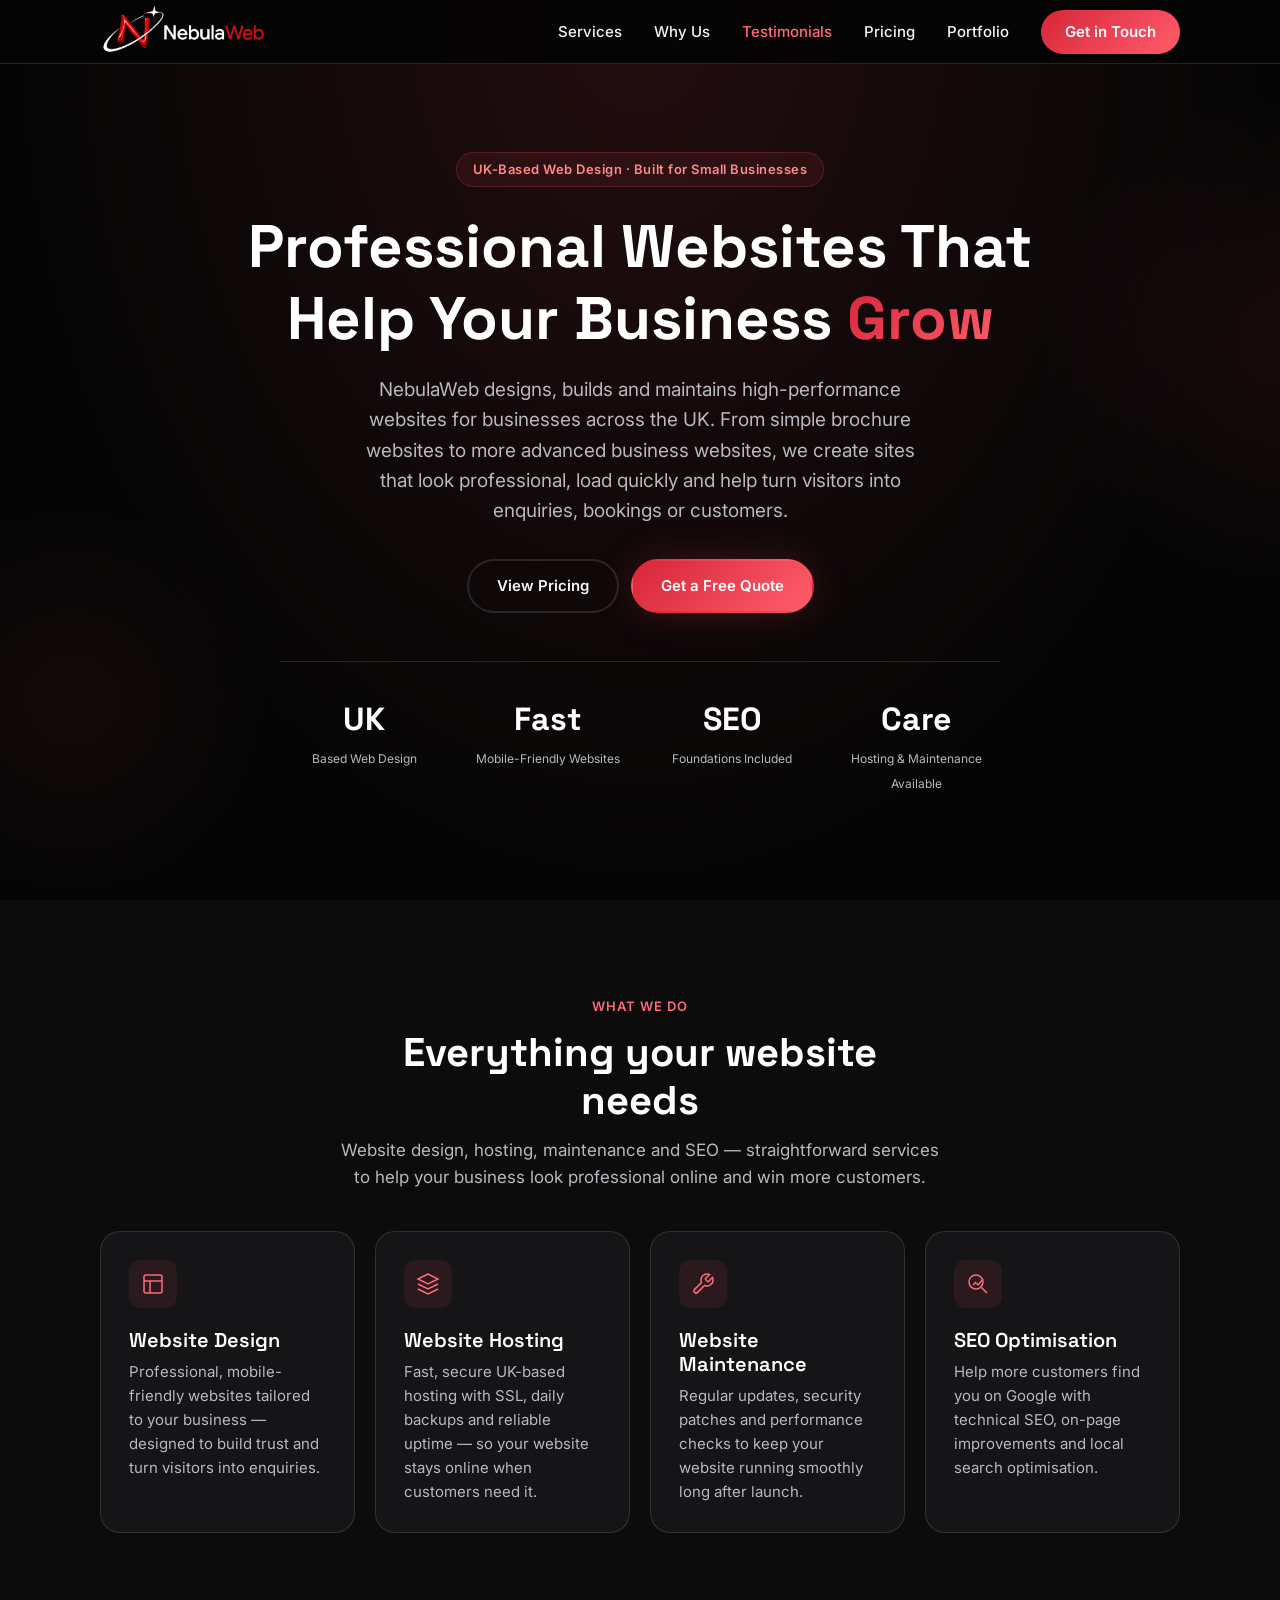
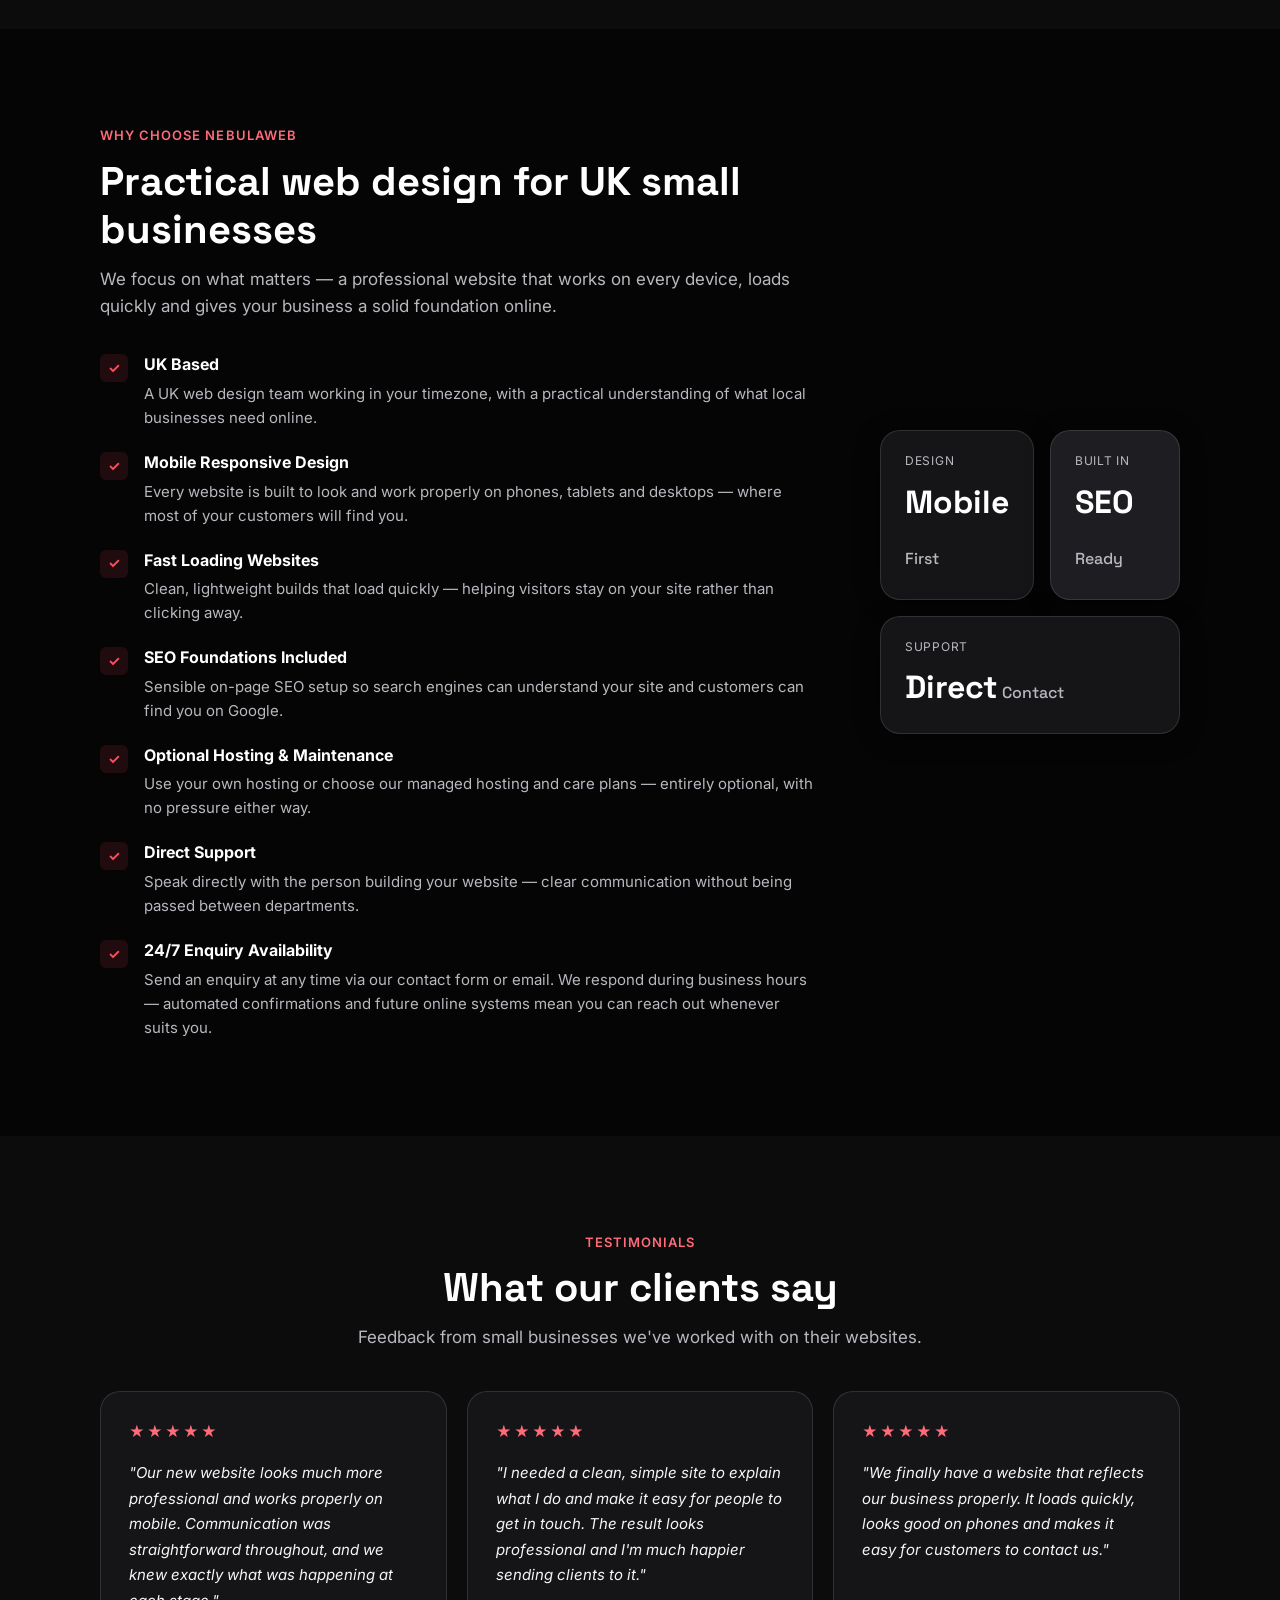
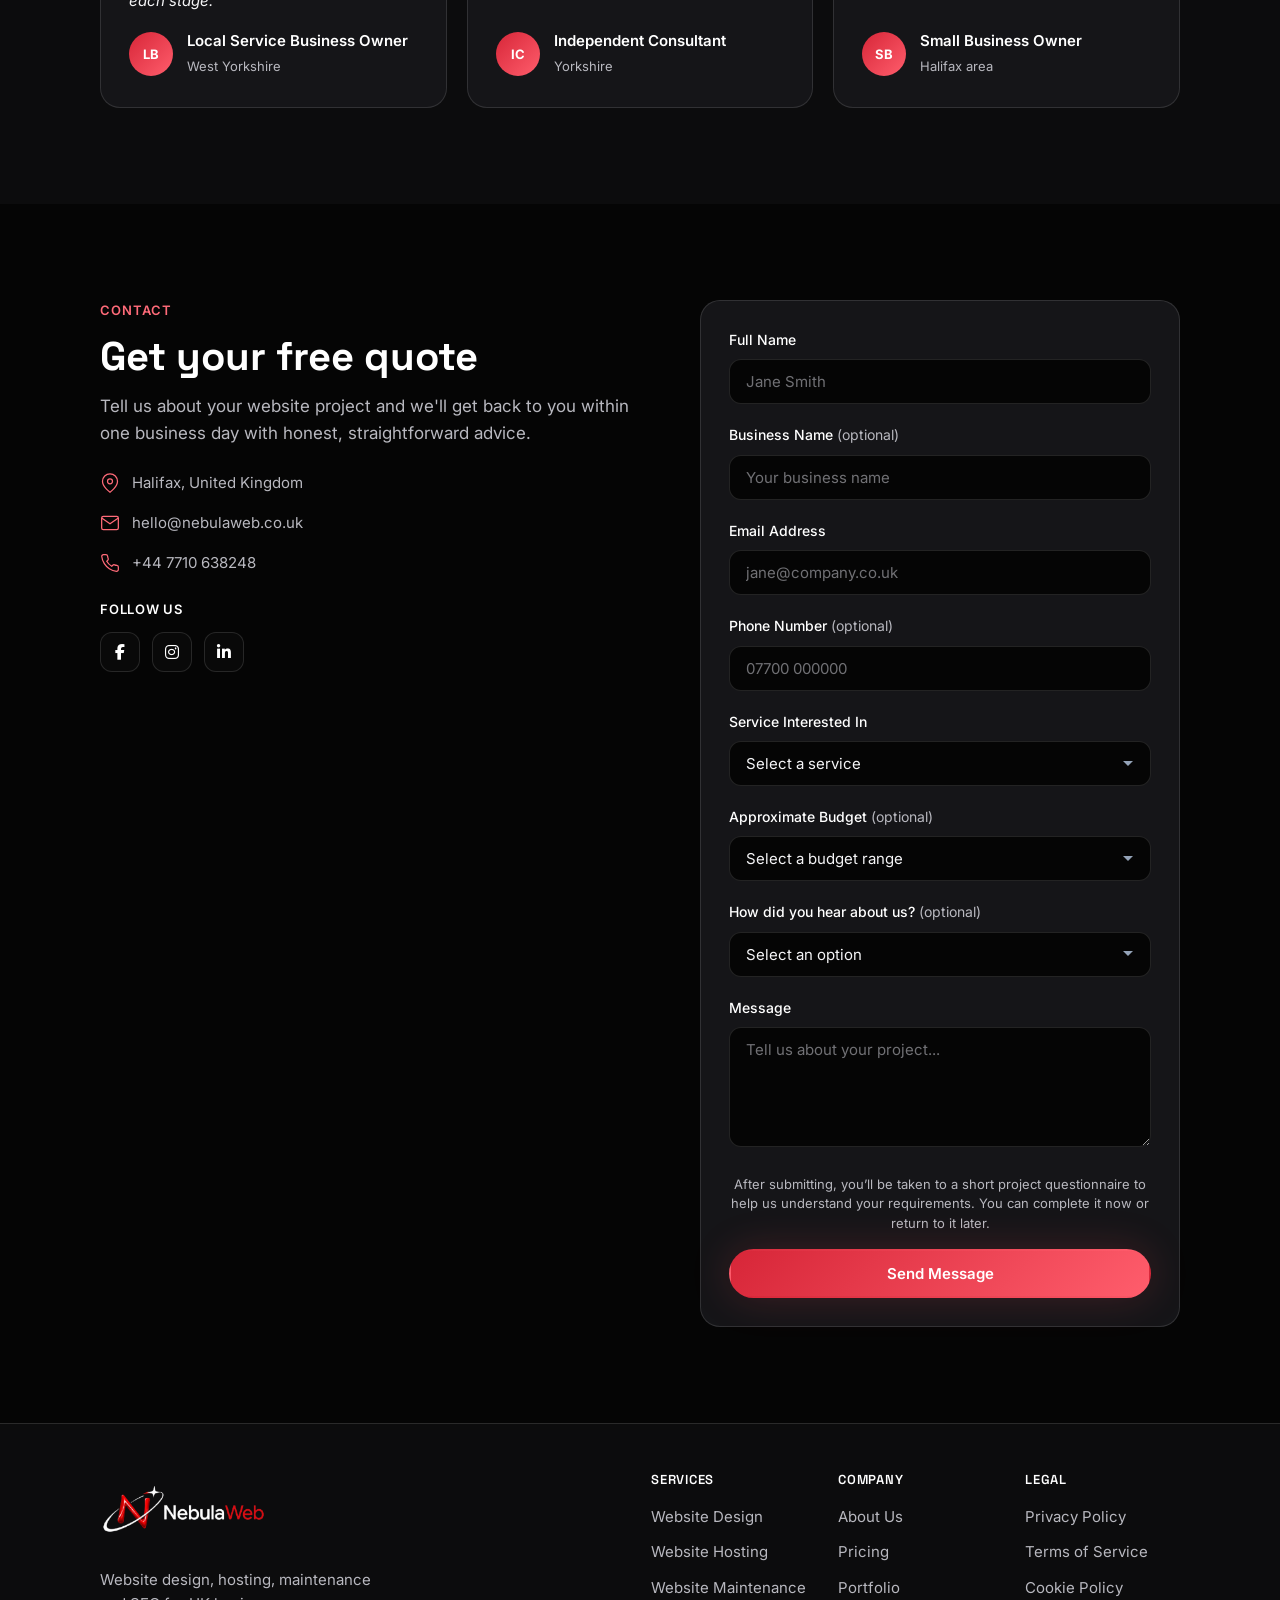
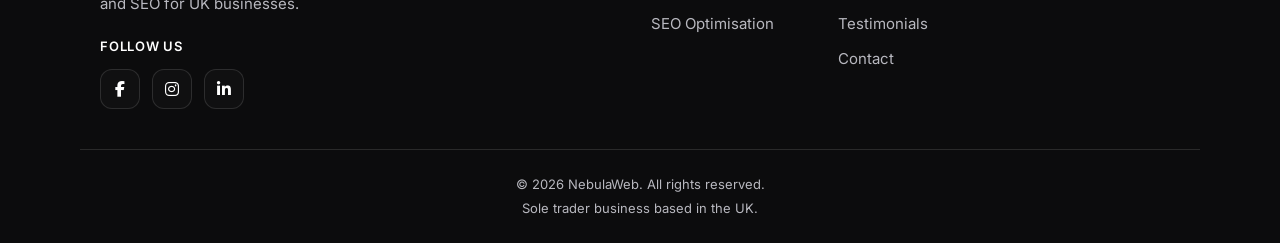
==== index.html @ 8d075ed1 "Added Socials" ====
<!DOCTYPE html>
<html lang="en-GB">
<head>
  <meta charset="UTF-8">
  <meta name="viewport" content="width=device-width, initial-scale=1.0">
  <meta name="description" content="NebulaWeb designs, builds and maintains professional websites for UK businesses, including hosting, maintenance and SEO optimisation.">
  <title>NebulaWeb | Web Design, Hosting & SEO for UK Businesses</title>
  <link rel="icon" type="image/png" sizes="32x32" href="images/favicon-32x32.png">
  <link rel="icon" type="image/png" sizes="16x16" href="images/favicon-16x16.png">
  <link rel="icon" type="image/png" sizes="512x512" href="images/favicon-512x512.png">
  <link rel="icon" type="image/png" href="images/favicon.png">
  <link rel="preconnect" href="https://fonts.googleapis.com">
  <link rel="preconnect" href="https://fonts.gstatic.com" crossorigin>
  <link href="https://fonts.googleapis.com/css2?family=Inter:wght@400;500;600;700&family=Space+Grotesk:wght@500;600;700&display=swap" rel="stylesheet">
  <link rel="stylesheet" href="style.css">
  <link rel="stylesheet" href="https://cdnjs.cloudflare.com/ajax/libs/font-awesome/6.7.2/css/all.min.css" crossorigin="anonymous" referrerpolicy="no-referrer">

  <!-- Google tag (gtag.js) -->
  <script async src="https://www.googletagmanager.com/gtag/js?id=G-Z7PY0EXVFC"></script>
  <script>
    window.dataLayer = window.dataLayer || [];
    function gtag(){dataLayer.push(arguments);}
    gtag('js', new Date());

    gtag('config', 'G-Z7PY0EXVFC');
  </script>
  <meta name="google-site-verification" content="tG1JjbxoIbm_YB-1inh_eYr94Ke8U_bTeLJ-6Kw5o_8" />
</head>
<body>

  <!-- Navigation -->
  <header class="header" id="header">
    <nav class="nav container" aria-label="Main navigation">
      <a href="index.html" class="nav__logo">
        <img src="images/logo.png" alt="NebulaWeb" class="nav__logo-img" height="40">
      </a>

      <button class="nav__toggle" id="nav-toggle" aria-label="Open menu" aria-expanded="false" aria-controls="nav-menu">
        <span class="nav__toggle-bar"></span>
        <span class="nav__toggle-bar"></span>
        <span class="nav__toggle-bar"></span>
      </button>

      <ul class="nav__menu" id="nav-menu">
        <li><a href="#services" class="nav__link">Services</a></li>
        <li><a href="#why-us" class="nav__link">Why Us</a></li>
        <li><a href="#testimonials" class="nav__link">Testimonials</a></li>
        <li><a href="pricing.html" class="nav__link">Pricing</a></li>
        <li><a href="portfolio.html" class="nav__link">Portfolio</a></li>
        <li><a href="#contact" class="nav__link nav__link--cta">Get in Touch</a></li>
      </ul>
    </nav>
  </header>

  <main>

    <!-- Hero -->
    <section class="hero" id="hero">
      <div class="hero__bg" aria-hidden="true"></div>
      <div class="container hero__content">
        <p class="hero__badge">UK-Based Web Design · Built for Small Businesses</p>
        <h1 class="hero__title">
          Professional Websites That Help Your Business <span class="text-gradient">Grow</span>
        </h1>
        <p class="hero__subtitle">
          NebulaWeb designs, builds and maintains high-performance websites for businesses across the UK. From simple brochure websites to more advanced business websites, we create sites that look professional, load quickly and help turn visitors into enquiries, bookings or customers.
        </p>
        <div class="hero__actions">
          <a href="pricing.html" class="btn btn--ghost">View Pricing</a>
          <a href="#contact" class="btn btn--primary">Get a Free Quote</a>
        </div>
        <div class="hero__stats">
          <div class="hero__stat">
            <span class="hero__stat-value">UK</span>
            <span class="hero__stat-label">Based Web Design</span>
          </div>
          <div class="hero__stat">
            <span class="hero__stat-value">Fast</span>
            <span class="hero__stat-label">Mobile-Friendly Websites</span>
          </div>
          <div class="hero__stat">
            <span class="hero__stat-value">SEO</span>
            <span class="hero__stat-label">Foundations Included</span>
          </div>
          <div class="hero__stat">
            <span class="hero__stat-value">Care</span>
            <span class="hero__stat-label">Hosting &amp; Maintenance Available</span>
          </div>
        </div>
      </div>
    </section>

    <!-- Services -->
    <section class="section services" id="services">
      <div class="container">
        <div class="section__header">
          <p class="section__eyebrow">What We Do</p>
          <h2 class="section__title">Everything your website needs</h2>
          <p class="section__desc">Website design, hosting, maintenance and SEO — straightforward services to help your business look professional online and win more customers.</p>
        </div>

        <div class="services__grid">
          <article class="service-card">
            <div class="service-card__icon" aria-hidden="true">
              <svg viewBox="0 0 24 24" fill="none" stroke="currentColor" stroke-width="1.5"><rect x="3" y="3" width="18" height="18" rx="2"/><path d="M3 9h18M9 21V9"/></svg>
            </div>
            <h3 class="service-card__title">Website Design</h3>
            <p class="service-card__text">Professional, mobile-friendly websites tailored to your business — designed to build trust and turn visitors into enquiries.</p>
          </article>

          <article class="service-card">
            <div class="service-card__icon" aria-hidden="true">
              <svg viewBox="0 0 24 24" fill="none" stroke="currentColor" stroke-width="1.5"><path d="M12 2L2 7l10 5 10-5-10-5z"/><path d="M2 17l10 5 10-5M2 12l10 5 10-5"/></svg>
            </div>
            <h3 class="service-card__title">Website Hosting</h3>
            <p class="service-card__text">Fast, secure UK-based hosting with SSL, daily backups and reliable uptime — so your website stays online when customers need it.</p>
          </article>

          <article class="service-card">
            <div class="service-card__icon" aria-hidden="true">
              <svg viewBox="0 0 24 24" fill="none" stroke="currentColor" stroke-width="1.5"><path d="M14.7 6.3a1 1 0 000 1.4l1.6 1.6a1 1 0 001.4 0l3.77-3.77a6 6 0 01-7.94 7.94l-6.91 6.91a2.12 2.12 0 01-3-3l6.91-6.91a6 6 0 017.94-7.94l-3.76 3.76z"/></svg>
            </div>
            <h3 class="service-card__title">Website Maintenance</h3>
            <p class="service-card__text">Regular updates, security patches and performance checks to keep your website running smoothly long after launch.</p>
          </article>

          <article class="service-card">
            <div class="service-card__icon" aria-hidden="true">
              <svg viewBox="0 0 24 24" fill="none" stroke="currentColor" stroke-width="1.5"><circle cx="10" cy="10" r="7"/><path d="M21 21l-5.65-5.65"/><path d="M7 13l2.5-2.5L12 13l5-6"/></svg>
            </div>
            <h3 class="service-card__title">SEO Optimisation</h3>
            <p class="service-card__text">Help more customers find you on Google with technical SEO, on-page improvements and local search optimisation.</p>
          </article>
        </div>
      </div>
    </section>

    <!-- Why Choose Us -->
    <section class="section why-us" id="why-us">
      <div class="container why-us__inner">
        <div class="why-us__content">
          <p class="section__eyebrow">Why Choose NebulaWeb</p>
          <h2 class="section__title">Practical web design for UK small businesses</h2>
          <p class="section__desc">We focus on what matters — a professional website that works on every device, loads quickly and gives your business a solid foundation online.</p>

          <ul class="why-us__list">
            <li class="why-us__item">
              <span class="why-us__check" aria-hidden="true">✓</span>
              <div>
                <strong>UK Based</strong>
                <p>A UK web design team working in your timezone, with a practical understanding of what local businesses need online.</p>
              </div>
            </li>
            <li class="why-us__item">
              <span class="why-us__check" aria-hidden="true">✓</span>
              <div>
                <strong>Mobile Responsive Design</strong>
                <p>Every website is built to look and work properly on phones, tablets and desktops — where most of your customers will find you.</p>
              </div>
            </li>
            <li class="why-us__item">
              <span class="why-us__check" aria-hidden="true">✓</span>
              <div>
                <strong>Fast Loading Websites</strong>
                <p>Clean, lightweight builds that load quickly — helping visitors stay on your site rather than clicking away.</p>
              </div>
            </li>
            <li class="why-us__item">
              <span class="why-us__check" aria-hidden="true">✓</span>
              <div>
                <strong>SEO Foundations Included</strong>
                <p>Sensible on-page SEO setup so search engines can understand your site and customers can find you on Google.</p>
              </div>
            </li>
            <li class="why-us__item">
              <span class="why-us__check" aria-hidden="true">✓</span>
              <div>
                <strong>Optional Hosting &amp; Maintenance</strong>
                <p>Use your own hosting or choose our managed hosting and care plans — entirely optional, with no pressure either way.</p>
              </div>
            </li>
            <li class="why-us__item">
              <span class="why-us__check" aria-hidden="true">✓</span>
              <div>
                <strong>Direct Support</strong>
                <p>Speak directly with the person building your website — clear communication without being passed between departments.</p>
              </div>
            </li>
            <li class="why-us__item">
              <span class="why-us__check" aria-hidden="true">✓</span>
              <div>
                <strong>24/7 Enquiry Availability</strong>
                <p>Send an enquiry at any time via our contact form or email. We respond during business hours — automated confirmations and future online systems mean you can reach out whenever suits you.</p>
              </div>
            </li>
          </ul>
        </div>

        <div class="why-us__visual" aria-hidden="true">
          <div class="why-us__card why-us__card--1">
            <span class="why-us__card-label">Design</span>
            <span class="why-us__card-value">Mobile<span> First</span></span>
          </div>
          <div class="why-us__card why-us__card--2">
            <span class="why-us__card-label">Built In</span>
            <span class="why-us__card-value">SEO<span> Ready</span></span>
          </div>
          <div class="why-us__card why-us__card--3">
            <span class="why-us__card-label">Support</span>
            <span class="why-us__card-value">Direct<span> Contact</span></span>
          </div>
        </div>
      </div>
    </section>

    <!-- Testimonials -->
    <section class="section testimonials" id="testimonials">
      <div class="container">
        <div class="section__header">
          <p class="section__eyebrow">Testimonials</p>
          <h2 class="section__title">What our clients say</h2>
          <p class="section__desc">Feedback from small businesses we've worked with on their websites.</p>
        </div>

        <div class="testimonials__grid">
          <blockquote class="testimonial-card">
            <div class="testimonial-card__stars" aria-label="5 out of 5 stars">★★★★★</div>
            <p class="testimonial-card__text">"Our new website looks much more professional and works properly on mobile. Communication was straightforward throughout, and we knew exactly what was happening at each stage."</p>
            <footer class="testimonial-card__author">
              <div class="testimonial-card__avatar">LB</div>
              <div>
                <cite class="testimonial-card__name">Local Service Business Owner</cite>
                <span class="testimonial-card__role">West Yorkshire</span>
              </div>
            </footer>
          </blockquote>

          <blockquote class="testimonial-card">
            <div class="testimonial-card__stars" aria-label="5 out of 5 stars">★★★★★</div>
            <p class="testimonial-card__text">"I needed a clean, simple site to explain what I do and make it easy for people to get in touch. The result looks professional and I'm much happier sending clients to it."</p>
            <footer class="testimonial-card__author">
              <div class="testimonial-card__avatar">IC</div>
              <div>
                <cite class="testimonial-card__name">Independent Consultant</cite>
                <span class="testimonial-card__role">Yorkshire</span>
              </div>
            </footer>
          </blockquote>

          <blockquote class="testimonial-card">
            <div class="testimonial-card__stars" aria-label="5 out of 5 stars">★★★★★</div>
            <p class="testimonial-card__text">"We finally have a website that reflects our business properly. It loads quickly, looks good on phones and makes it easy for customers to contact us."</p>
            <footer class="testimonial-card__author">
              <div class="testimonial-card__avatar">SB</div>
              <div>
                <cite class="testimonial-card__name">Small Business Owner</cite>
                <span class="testimonial-card__role">Halifax area</span>
              </div>
            </footer>
          </blockquote>
        </div>
      </div>
    </section>

    <!-- Contact -->
    <section class="section contact" id="contact">
      <div class="container contact__inner">
        <div class="contact__info">
          <p class="section__eyebrow">Contact</p>
          <h2 class="section__title">Get your free quote</h2>
          <p class="section__desc">Tell us about your website project and we'll get back to you within one business day with honest, straightforward advice.</p>

          <ul class="contact__details">
            <li>
              <svg viewBox="0 0 24 24" fill="none" stroke="currentColor" stroke-width="1.5" aria-hidden="true"><path d="M21 10c0 7-9 13-9 13s-9-6-9-13a9 9 0 0118 0z"/><circle cx="12" cy="10" r="3"/></svg>
              <span>Halifax, United Kingdom</span>
            </li>
            <li>
              <svg viewBox="0 0 24 24" fill="none" stroke="currentColor" stroke-width="1.5" aria-hidden="true"><path d="M4 4h16c1.1 0 2 .9 2 2v12c0 1.1-.9 2-2 2H4c-1.1 0-2-.9-2-2V6c0-1.1.9-2 2-2z"/><polyline points="22,6 12,13 2,6"/></svg>
              <a href="mailto:hello@nebulaweb.co.uk">hello@nebulaweb.co.uk</a>
            </li>
            <li>
              <svg viewBox="0 0 24 24" fill="none" stroke="currentColor" stroke-width="1.5" aria-hidden="true"><path d="M22 16.92v3a2 2 0 01-2.18 2 19.79 19.79 0 01-8.63-3.07 19.5 19.5 0 01-6-6 19.79 19.79 0 01-3.07-8.67A2 2 0 014.11 2h3a2 2 0 012 1.72c.127.96.361 1.903.7 2.81a2 2 0 01-.45 2.11L8.09 9.91a16 16 0 006 6l1.27-1.27a2 2 0 012.11-.45c.907.339 1.85.573 2.81.7A2 2 0 0122 16.92z"/></svg>
              <a href="tel:+447710638248">+44 7710 638248</a>
            </li>
          </ul>

          <div class="social-links social-links--contact">
            <p class="social-links__label">Follow Us</p>
            <ul class="social-links__list">
              <li>
                <a href="https://www.facebook.com/NebulaWeb" class="social-links__link" target="_blank" rel="noopener noreferrer" aria-label="Follow NebulaWeb on Facebook">
                  <i class="fa-brands fa-facebook-f" aria-hidden="true"></i>
                </a>
              </li>
              <li>
                <a href="https://www.instagram.com/nebulawebuk/" class="social-links__link" target="_blank" rel="noopener noreferrer" aria-label="Follow NebulaWeb on Instagram">
                  <i class="fa-brands fa-instagram" aria-hidden="true"></i>
                </a>
              </li>
              <li>
                <!-- TODO: Replace placeholder with NebulaWeb LinkedIn company page URL once created. -->
                <a href="#" class="social-links__link" aria-label="Follow NebulaWeb on LinkedIn">
                  <i class="fa-brands fa-linkedin-in" aria-hidden="true"></i>
                </a>
              </li>
            </ul>
          </div>
        </div>

        <form
          class="contact__form"
          id="contact-form"
          name="contact"
          method="POST"
          data-netlify="true"
          data-netlify-honeypot="bot-field"
          action="/start-project.html"
        >
          <!--
            Automation (future):
            - Contact form submissions can trigger an email with the questionnaire link
              if the user chooses "Complete This Later" on start-project.html.
            - Connect via Make, Zapier, n8n or similar to Netlify form notifications.
          -->
          <input type="hidden" name="form-name" value="contact">

          <p class="form-group form-group--honeypot" hidden>
            <label for="bot-field">Don't fill this out if you're human</label>
            <input type="text" name="bot-field" id="bot-field" tabindex="-1" autocomplete="off">
          </p>

          <div class="form-group">
            <label for="name">Full Name</label>
            <input type="text" id="name" name="name" placeholder="Jane Smith" required autocomplete="name">
          </div>
          <div class="form-group">
            <label for="business-name">Business Name <span class="form-group__optional">(optional)</span></label>
            <input type="text" id="business-name" name="business-name" placeholder="Your business name" autocomplete="organization">
          </div>
          <div class="form-group">
            <label for="email">Email Address</label>
            <input type="email" id="email" name="email" placeholder="jane@company.co.uk" required autocomplete="email">
          </div>
          <div class="form-group">
            <label for="phone">Phone Number <span class="form-group__optional">(optional)</span></label>
            <input type="tel" id="phone" name="phone" placeholder="07700 000000" autocomplete="tel">
          </div>
          <div class="form-group">
            <label for="service">Service Interested In</label>
            <select id="service" name="service" required>
              <option value="" disabled selected>Select a service</option>
              <option value="Website Design">Website Design</option>
              <option value="Website Hosting">Website Hosting</option>
              <option value="Website Maintenance">Website Maintenance</option>
              <option value="SEO Optimisation">SEO Optimisation</option>
              <option value="Multiple Services">Multiple Services</option>
              <option value="Not Sure">Not Sure</option>
            </select>
          </div>
          <div class="form-group">
            <label for="budget">Approximate Budget <span class="form-group__optional">(optional)</span></label>
            <select id="budget" name="budget">
              <option value="" selected>Select a budget range</option>
              <option value="Under £500">Under £500</option>
              <option value="£500 - £1,000">£500 - £1,000</option>
              <option value="£1,000 - £2,500">£1,000 - £2,500</option>
              <option value="£2,500+">£2,500+</option>
            </select>
          </div>
          <div class="form-group">
            <label for="source">How did you hear about us? <span class="form-group__optional">(optional)</span></label>
            <select id="source" name="source">
              <option value="" selected>Select an option</option>
              <option value="Google Search">Google Search</option>
              <option value="Google Business Profile">Google Business Profile</option>
              <option value="LinkedIn">LinkedIn</option>
              <option value="Facebook">Facebook</option>
              <option value="Recommendation">Recommendation</option>
              <option value="Word of Mouth">Word of Mouth</option>
              <option value="Existing Client">Existing Client</option>
              <option value="Other">Other</option>
            </select>
          </div>
          <div class="form-group">
            <label for="message">Message</label>
            <textarea id="message" name="message" rows="4" placeholder="Tell us about your project..." required></textarea>
          </div>
          <p class="form-follow-up-note">After submitting, you&rsquo;ll be taken to a short project questionnaire to help us understand your requirements. You can complete it now or return to it later.</p>
          <button type="submit" class="btn btn--primary btn--full">Send Message</button>
        </form>
      </div>
    </section>

  </main>

  <!-- Footer -->
  <footer class="footer">
    <div class="container footer__inner">
      <div class="footer__brand">
        <a href="index.html" class="footer__logo">
          <img src="images/logo.png" alt="NebulaWeb" class="footer__logo-img">
        </a>
        <p class="footer__tagline">Website design, hosting, maintenance and SEO for UK businesses.</p>

        <div class="social-links social-links--footer">
          <p class="social-links__label">Follow Us</p>
          <ul class="social-links__list">
            <li>
              <a href="https://www.facebook.com/NebulaWeb" class="social-links__link" target="_blank" rel="noopener noreferrer" aria-label="Follow NebulaWeb on Facebook">
                <i class="fa-brands fa-facebook-f" aria-hidden="true"></i>
              </a>
            </li>
            <li>
              <a href="https://www.instagram.com/nebulawebuk/" class="social-links__link" target="_blank" rel="noopener noreferrer" aria-label="Follow NebulaWeb on Instagram">
                <i class="fa-brands fa-instagram" aria-hidden="true"></i>
              </a>
            </li>
            <li>
              <!-- TODO: Replace placeholder with NebulaWeb LinkedIn company page URL once created. -->
              <a href="#" class="social-links__link" aria-label="Follow NebulaWeb on LinkedIn">
                <i class="fa-brands fa-linkedin-in" aria-hidden="true"></i>
              </a>
            </li>
          </ul>
        </div>
      </div>

      <nav class="footer__nav" aria-label="Footer navigation">
        <div class="footer__col">
          <h3>Services</h3>
          <ul>
            <li><a href="#services">Website Design</a></li>
            <li><a href="#services">Website Hosting</a></li>
            <li><a href="#services">Website Maintenance</a></li>
            <li><a href="#services">SEO Optimisation</a></li>
          </ul>
        </div>
        <div class="footer__col">
          <h3>Company</h3>
          <ul>
            <li><a href="#why-us">About Us</a></li>
            <li><a href="pricing.html">Pricing</a></li>
            <li><a href="portfolio.html">Portfolio</a></li>
            <li><a href="#testimonials">Testimonials</a></li>
            <li><a href="#contact">Contact</a></li>
          </ul>
        </div>
        <div class="footer__col">
          <h3>Legal</h3>
          <ul>
            <li><a href="privacy-policy.html">Privacy Policy</a></li>
            <li><a href="terms-of-service.html">Terms of Service</a></li>
            <li><a href="cookie-policy.html">Cookie Policy</a></li>
          </ul>
        </div>
      </nav>
    </div>

    <div class="footer__bottom container">
      <p>&copy; 2026 NebulaWeb. All rights reserved.</p>
      <p>Sole trader business based in the UK.</p>
    </div>
  </footer>

  <script src="script.js"></script>
</body>
</html>
---- style.css ----
/* ============================================
   NebulaWeb — Mobile-First Stylesheet
   ============================================ */

/* --- Custom Properties --- */
:root {
  --color-bg:        #050505;
  --color-bg-alt:    #0c0c0d;
  --color-surface:   #151518;
  --color-surface-2: #1d1d22;
  --color-border:    rgba(255, 255, 255, 0.12);

  --color-text:      #f5f5f7;
  --color-text-muted:#b8b8bf;
  --color-heading:   #ffffff;

  --color-primary:   #d72638;
  --color-primary-l: #ff6b79;
  --color-accent:    #ff4d5a;
  --color-accent-l:  #ff8a8a;

  --gradient-brand:  linear-gradient(135deg, #d72638 0%, #ff5d6c 100%);
  --gradient-glow:   radial-gradient(ellipse at 50% 0%, rgba(255, 77, 90, 0.12) 0%, transparent 70%);

  --font-body:   'Inter', system-ui, -apple-system, sans-serif;
  --font-display:'Space Grotesk', system-ui, sans-serif;

  --radius-sm:  6px;
  --radius-md:  12px;
  --radius-lg:  20px;
  --radius-full:9999px;

  --shadow-sm:  0 1px 3px rgba(0, 0, 0, 0.35);
  --shadow-md:  0 4px 24px rgba(0, 0, 0, 0.45);
  --shadow-lg:  0 8px 40px rgba(0, 0, 0, 0.55);
  --shadow-glow:0 0 40px rgba(255, 77, 90, 0.18);

  --header-h:   64px;
  --transition: 0.25s ease;
  --container:  1120px;
}

/* --- Reset & Base --- */
*,
*::before,
*::after {
  box-sizing: border-box;
  margin: 0;
  padding: 0;
}

html {
  scroll-behavior: smooth;
  scroll-padding-top: var(--header-h);
}

body {
  font-family: var(--font-body);
  font-size: 1rem;
  line-height: 1.6;
  color: var(--color-text);
  background-color: var(--color-bg);
  -webkit-font-smoothing: antialiased;
  overflow-x: hidden;
}

img, svg {
  display: block;
  max-width: 100%;
}

a {
  color: var(--color-accent-l);
  text-decoration: none;
  transition: color var(--transition);
}

a:hover {
  color: var(--color-accent);
}

ul {
  list-style: none;
}

h1, h2, h3 {
  font-family: var(--font-display);
  color: var(--color-heading);
  line-height: 1.2;
}

/* --- Utilities --- */
.container {
  width: 100%;
  max-width: var(--container);
  margin-inline: auto;
  padding-inline: 1.25rem;
}

.text-gradient {
  background: var(--gradient-brand);
  -webkit-background-clip: text;
  -webkit-text-fill-color: transparent;
  background-clip: text;
}

.section {
  padding-block: 4.5rem;
}

.section__header {
  text-align: center;
  max-width: 600px;
  margin-inline: auto;
  margin-bottom: 2.5rem;
}

.section__eyebrow {
  font-size: 0.8125rem;
  font-weight: 600;
  letter-spacing: 0.08em;
  text-transform: uppercase;
  color: var(--color-primary-l);
  margin-bottom: 0.75rem;
}

.section__title {
  font-size: clamp(1.75rem, 5vw, 2.5rem);
  font-weight: 700;
  margin-bottom: 0.75rem;
}

.section__desc {
  color: var(--color-text-muted);
  font-size: 1.0625rem;
}

/* --- Buttons --- */
.btn {
  display: inline-flex;
  align-items: center;
  justify-content: center;
  gap: 0.5rem;
  padding: 0.8125rem 1.75rem;
  font-family: var(--font-body);
  font-size: 0.9375rem;
  font-weight: 600;
  border-radius: var(--radius-full);
  border: 2px solid transparent;
  cursor: pointer;
  transition: background var(--transition), color var(--transition),
              border-color var(--transition), transform var(--transition),
              box-shadow var(--transition);
  text-decoration: none;
  white-space: nowrap;
}

.btn--primary {
  background: var(--gradient-brand);
  color: #fff;
  box-shadow: var(--shadow-glow);
}

.btn--primary:hover {
  color: #fff;
  transform: translateY(-2px);
  box-shadow: 0 0 60px rgba(255, 77, 90, 0.28);
}

.btn--ghost {
  background: transparent;
  color: var(--color-text);
  border-color: var(--color-border);
}

.btn--ghost:hover {
  color: var(--color-heading);
  border-color: rgba(255, 255, 255, 0.2);
  background: rgba(255, 255, 255, 0.04);
}

.btn--full {
  width: 100%;
}

.btn--disabled,
.btn:disabled {
  opacity: 0.55;
  cursor: not-allowed;
  pointer-events: none;
  transform: none;
  box-shadow: none;
}

.questionnaire-section .btn--disabled {
  margin-top: 0.5rem;
}

/* --- Header / Nav --- */
.header {
  position: fixed;
  top: 0;
  left: 0;
  right: 0;
  z-index: 1000;
  height: var(--header-h);
  background: rgba(5, 5, 5, 0.92);
  backdrop-filter: blur(12px);
  -webkit-backdrop-filter: blur(12px);
  border-bottom: 1px solid var(--color-border);
  transition: background var(--transition), box-shadow var(--transition);
}

.header--scrolled,
.header--menu-open {
  background: rgba(5, 5, 5, 0.98);
  box-shadow: var(--shadow-md);
}

.nav {
  display: flex;
  align-items: center;
  justify-content: space-between;
  height: 100%;
}

.nav__logo {
  display: flex;
  align-items: center;
  gap: 0.5rem;
  font-family: var(--font-display);
  font-size: 1.25rem;
  font-weight: 700;
  color: var(--color-heading);
  text-decoration: none;
}

.nav__logo:hover {
  color: var(--color-heading);
}

.nav__logo-icon {
  color: var(--color-primary-l);
  font-size: 1.1rem;
}

.nav__logo-img {
  display: block;
  height: 80px;
  width: auto;
}

@media (max-width: 768px) {
  .nav__logo-img {
    height: 70px;
  }
}

.nav__toggle {
  display: flex;
  flex-direction: column;
  justify-content: center;
  gap: 5px;
  width: 40px;
  height: 40px;
  background: none;
  border: none;
  cursor: pointer;
  padding: 6px;
  z-index: 1001;
}

.nav__toggle-bar {
  display: block;
  width: 100%;
  height: 2px;
  background: var(--color-heading);
  border-radius: 2px;
  transition: transform var(--transition), opacity var(--transition);
}

.nav__toggle[aria-expanded="true"] .nav__toggle-bar:nth-child(1) {
  transform: translateY(7px) rotate(45deg);
}

.nav__toggle[aria-expanded="true"] .nav__toggle-bar:nth-child(2) {
  opacity: 0;
}

.nav__toggle[aria-expanded="true"] .nav__toggle-bar:nth-child(3) {
  transform: translateY(-7px) rotate(-45deg);
}

.nav__menu {
  position: fixed;
  top: var(--header-h);
  left: 0;
  right: 0;
  z-index: 999;
  display: flex;
  flex-direction: column;
  align-items: stretch;
  gap: 0;
  margin: 0;
  padding: 0;
  max-height: 0;
  opacity: 0;
  visibility: hidden;
  overflow: hidden;
  background: var(--color-bg-alt);
  border-bottom: 1px solid transparent;
  box-shadow: none;
  transition: max-height 0.35s ease, opacity 0.25s ease, visibility 0.35s ease, border-color 0.25s ease, box-shadow 0.25s ease;
}

.nav__menu--open {
  max-height: calc(100vh - var(--header-h));
  opacity: 1;
  visibility: visible;
  border-bottom-color: var(--color-border);
  box-shadow: var(--shadow-md);
}

.nav__menu li {
  width: 100%;
  border-bottom: 1px solid var(--color-border);
}

.nav__menu li:last-child {
  border-bottom: none;
  padding: 0.75rem 1.25rem 1rem;
}

.nav__link {
  display: block;
  width: 100%;
  padding: 0.875rem 1.25rem;
  font-size: 1rem;
  font-weight: 500;
  color: var(--color-text);
  text-decoration: none;
  transition: color var(--transition), background var(--transition);
}

.nav__link:hover {
  color: var(--color-heading);
  background: rgba(255, 255, 255, 0.04);
}

.nav__link--active {
  color: var(--color-primary-l);
}

.nav__link--cta {
  display: block;
  width: 100%;
  padding: 0.75rem 1.5rem;
  text-align: center;
  background: var(--gradient-brand);
  color: #fff !important;
  border-radius: var(--radius-full);
  font-weight: 600;
}

.nav__link--cta:hover {
  color: #fff !important;
  background: var(--gradient-brand);
  box-shadow: var(--shadow-glow);
}

/* --- Hero --- */
.hero {
  position: relative;
  min-height: 100svh;
  display: flex;
  align-items: center;
  padding-block: calc(var(--header-h) + 3rem) 4rem;
  overflow: hidden;
}

.hero__bg {
  position: absolute;
  inset: 0;
  background: var(--gradient-glow);
  pointer-events: none;
}

.hero__bg::before {
  content: '';
  position: absolute;
  top: 10%;
  right: -20%;
  width: 500px;
  height: 500px;
  border-radius: 50%;
  background: radial-gradient(circle, rgba(255, 77, 90, 0.08) 0%, transparent 70%);
}

.hero__bg::after {
  content: '';
  position: absolute;
  bottom: 0;
  left: -10%;
  width: 400px;
  height: 400px;
  border-radius: 50%;
  background: radial-gradient(circle, rgba(255, 77, 90, 0.06) 0%, transparent 70%);
}

.hero__content {
  position: relative;
  z-index: 1;
  text-align: center;
}

.hero__badge {
  display: inline-block;
  font-size: 0.8125rem;
  font-weight: 600;
  letter-spacing: 0.04em;
  color: var(--color-accent-l);
  background: rgba(255, 77, 90, 0.08);
  border: 1px solid rgba(255, 77, 90, 0.22);
  padding: 0.375rem 1rem;
  border-radius: var(--radius-full);
  margin-bottom: 1.5rem;
}

.hero__title {
  font-size: clamp(2.25rem, 7vw, 3.75rem);
  font-weight: 700;
  max-width: 800px;
  margin-inline: auto;
  margin-bottom: 1.25rem;
}

.hero__subtitle {
  font-size: clamp(1rem, 2.5vw, 1.1875rem);
  color: var(--color-text-muted);
  max-width: 580px;
  margin-inline: auto;
  margin-bottom: 2rem;
}

.hero__actions {
  display: flex;
  flex-direction: column;
  align-items: center;
  gap: 0.75rem;
  margin-bottom: 3rem;
}

.hero__stats {
  display: grid;
  grid-template-columns: repeat(2, 1fr);
  gap: 1rem;
  max-width: 560px;
  margin-inline: auto;
  padding-top: 2rem;
  border-top: 1px solid var(--color-border);
}

.hero__stat-value {
  display: block;
  font-family: var(--font-display);
  font-size: clamp(1.5rem, 4vw, 2rem);
  font-weight: 700;
  color: var(--color-heading);
}

.hero__stat-label {
  font-size: 0.75rem;
  color: var(--color-text-muted);
}

/* --- Services --- */
.services {
  background: var(--color-bg-alt);
}

.services__grid {
  display: grid;
  gap: 1.25rem;
}

.service-card {
  background: var(--color-surface);
  border: 1px solid var(--color-border);
  border-radius: var(--radius-lg);
  padding: 1.75rem;
  transition: transform var(--transition), border-color var(--transition),
              box-shadow var(--transition);
}

.service-card:hover {
  transform: translateY(-4px);
  border-color: rgba(255, 77, 90, 0.28);
  box-shadow: var(--shadow-glow);
}

.service-card__icon {
  width: 48px;
  height: 48px;
  display: flex;
  align-items: center;
  justify-content: center;
  background: rgba(255, 77, 90, 0.09);
  border-radius: var(--radius-md);
  color: var(--color-primary-l);
  margin-bottom: 1.25rem;
}

.service-card__icon svg {
  width: 24px;
  height: 24px;
}

.service-card__title {
  font-size: 1.25rem;
  font-weight: 600;
  margin-bottom: 0.5rem;
}

.service-card__text {
  color: var(--color-text-muted);
  font-size: 0.9375rem;
}

/* --- Why Us --- */
.why-us {
  background: var(--color-bg);
}

.why-us__inner {
  display: flex;
  flex-direction: column;
  gap: 3rem;
}

.why-us__list {
  display: flex;
  flex-direction: column;
  gap: 1.25rem;
  margin-top: 2rem;
}

.why-us__item {
  display: flex;
  gap: 1rem;
  align-items: flex-start;
}

.why-us__check {
  flex-shrink: 0;
  width: 28px;
  height: 28px;
  display: flex;
  align-items: center;
  justify-content: center;
  background: rgba(255, 77, 90, 0.11);
  color: var(--color-accent);
  border-radius: var(--radius-sm);
  font-size: 0.875rem;
  font-weight: 700;
  margin-top: 2px;
}

.why-us__item strong {
  display: block;
  color: var(--color-heading);
  font-size: 1rem;
  margin-bottom: 0.25rem;
}

.why-us__item p {
  color: var(--color-text-muted);
  font-size: 0.9375rem;
}

.why-us__visual {
  display: flex;
  flex-direction: column;
  gap: 1rem;
  width: 100%;
}

.why-us__card {
  background: var(--color-surface);
  border: 1px solid var(--color-border);
  border-radius: var(--radius-lg);
  padding: 1.25rem 1.5rem;
  box-shadow: var(--shadow-md);
  width: 100%;
}

.why-us__card--2 {
  background: var(--color-surface-2);
}

.why-us__card-label {
  display: block;
  font-size: 0.75rem;
  color: var(--color-text-muted);
  text-transform: uppercase;
  letter-spacing: 0.06em;
  margin-bottom: 0.375rem;
}

.why-us__card-value {
  font-family: var(--font-display);
  font-size: 2rem;
  font-weight: 700;
  color: var(--color-heading);
}

.why-us__card-value span {
  font-size: 1rem;
  color: var(--color-text-muted);
  font-weight: 500;
}

/* --- Testimonials --- */
.testimonials {
  background: var(--color-bg-alt);
}

.testimonials__grid {
  display: grid;
  gap: 1.25rem;
}

.testimonial-card {
  background: var(--color-surface);
  border: 1px solid var(--color-border);
  border-radius: var(--radius-lg);
  padding: 1.75rem;
  display: flex;
  flex-direction: column;
  gap: 1rem;
}

.testimonial-card__stars {
  color: #ff6b79;
  font-size: 0.9375rem;
  letter-spacing: 2px;
}

.testimonial-card__text {
  color: var(--color-text);
  font-size: 0.9375rem;
  font-style: italic;
  flex: 1;
  line-height: 1.7;
}

.testimonial-card__author {
  display: flex;
  align-items: center;
  gap: 0.875rem;
  margin-top: auto;
}

.testimonial-card__avatar {
  width: 44px;
  height: 44px;
  border-radius: 50%;
  background: var(--gradient-brand);
  display: flex;
  align-items: center;
  justify-content: center;
  font-size: 0.8125rem;
  font-weight: 700;
  color: #fff;
  flex-shrink: 0;
}

.testimonial-card__name {
  display: block;
  font-style: normal;
  font-weight: 600;
  color: var(--color-heading);
  font-size: 0.9375rem;
}

.testimonial-card__role {
  font-size: 0.8125rem;
  color: var(--color-text-muted);
}

/* --- Contact --- */
.contact {
  background: var(--color-bg);
}

.contact__inner {
  display: flex;
  flex-direction: column;
  gap: 2.5rem;
}

.contact__details {
  display: flex;
  flex-direction: column;
  gap: 1rem;
  margin-top: 1.5rem;
}

.contact__details li {
  display: flex;
  align-items: center;
  gap: 0.75rem;
  color: var(--color-text-muted);
  font-size: 0.9375rem;
}

.contact__details svg {
  width: 20px;
  height: 20px;
  flex-shrink: 0;
  color: var(--color-primary-l);
}

.contact__details a {
  color: var(--color-text-muted);
}

.contact__details a:hover {
  color: var(--color-accent-l);
}

.social-links {
  margin-top: 1.25rem;
}

.social-links__label {
  font-size: 0.8125rem;
  font-weight: 600;
  text-transform: uppercase;
  letter-spacing: 0.06em;
  color: var(--color-heading);
  margin-bottom: 0.75rem;
}

.social-links__list {
  display: flex;
  align-items: center;
  gap: 0.75rem;
}

.social-links__link {
  display: inline-flex;
  align-items: center;
  justify-content: center;
  width: 40px;
  height: 40px;
  border: 1px solid var(--color-border);
  border-radius: var(--radius-md);
  color: var(--color-heading);
  background: rgba(255, 255, 255, 0.02);
  text-decoration: none;
  transition: color var(--transition), border-color var(--transition),
              background-color var(--transition);
}

.social-links__link:hover {
  color: var(--color-primary);
  border-color: rgba(255, 77, 90, 0.35);
  background: rgba(255, 77, 90, 0.08);
}

.social-links__link i {
  font-size: 1rem;
  line-height: 1;
}

.social-links--contact {
  margin-top: 1.5rem;
}

.contact__form {
  background: var(--color-surface);
  border: 1px solid var(--color-border);
  border-radius: var(--radius-lg);
  padding: 1.75rem;
}

.form-group {
  margin-bottom: 1.25rem;
}

.form-group label {
  display: block;
  font-size: 0.875rem;
  font-weight: 500;
  color: var(--color-heading);
  margin-bottom: 0.5rem;
}

.form-group__optional {
  font-weight: 400;
  color: var(--color-text-muted);
}

.form-group input,
.form-group select,
.form-group textarea {
  width: 100%;
  padding: 0.75rem 1rem;
  font-family: var(--font-body);
  font-size: 0.9375rem;
  color: var(--color-text);
  background: var(--color-bg);
  border: 1px solid var(--color-border);
  border-radius: var(--radius-md);
  transition: border-color var(--transition), box-shadow var(--transition);
  outline: none;
}

.form-group input::placeholder,
.form-group textarea::placeholder {
  color: var(--color-text-muted);
  opacity: 0.6;
}

.form-group input:focus,
.form-group select:focus,
.form-group textarea:focus {
  border-color: var(--color-primary);
  box-shadow: 0 0 0 3px rgba(255, 77, 90, 0.18);
}

.form-group select {
  appearance: none;
  background-image: url("data:image/svg+xml,%3Csvg xmlns='http://www.w3.org/2000/svg' width='12' height='12' viewBox='0 0 12 12'%3E%3Cpath fill='%2394a3b8' d='M6 8L1 3h10z'/%3E%3C/svg%3E");
  background-repeat: no-repeat;
  background-position: right 1rem center;
  padding-right: 2.5rem;
  cursor: pointer;
}

.form-group textarea {
  resize: vertical;
  min-height: 120px;
}

.form-feedback {
  margin-top: 0.75rem;
  font-size: 0.875rem;
  text-align: center;
  min-height: 1.25rem;
}

.form-feedback--success {
  color: #34d399;
}

.form-feedback--error {
  color: #f87171;
}

.form-follow-up-note {
  font-size: 0.8125rem;
  color: var(--color-text-muted);
  line-height: 1.5;
  margin-bottom: 1rem;
  text-align: center;
}

/* --- Thank You Follow-up --- */
.thank-you-follow-up {
  background: var(--color-bg-alt);
  padding-top: 0;
}

.thank-you-card {
  max-width: 640px;
  margin-inline: auto;
  text-align: center;
  background: var(--color-surface);
  border: 1px solid var(--color-border);
  border-radius: var(--radius-lg);
  padding: 2rem 1.75rem;
  box-shadow: var(--shadow-md);
}

.thank-you-card__title {
  font-family: var(--font-display);
  font-size: clamp(1.375rem, 4vw, 1.75rem);
  font-weight: 700;
  color: var(--color-heading);
  margin-bottom: 0.75rem;
}

.thank-you-card__text {
  font-size: 0.9375rem;
  color: var(--color-text-muted);
  line-height: 1.7;
  margin-bottom: 1.5rem;
}

.thank-you-card__actions {
  display: flex;
  flex-direction: column;
  align-items: center;
  gap: 0.75rem;
}

@media (min-width: 640px) {
  .thank-you-card__actions {
    flex-direction: row;
    justify-content: center;
  }
}

/* --- Footer --- */
.footer {
  background: var(--color-bg-alt);
  border-top: 1px solid var(--color-border);
  padding-top: 3rem;
}

.footer__inner {
  display: flex;
  flex-direction: column;
  gap: 2.5rem;
  padding-bottom: 2.5rem;
}

.footer__logo {
  display: inline-block;
}
  .footer__logo img {
    display: block;
    height: 80px;
    width: auto;
}

.footer__logo:hover {
  color: var(--color-heading);
}

.footer__tagline {
  color: var(--color-text-muted);
  font-size: 0.9375rem;
  margin-top: 0.5rem;
  max-width: 280px;
}

.footer__nav {
  display: grid;
  grid-template-columns: repeat(2, 1fr);
  gap: 2rem;
}

.footer__col h3 {
  font-size: 0.8125rem;
  font-weight: 600;
  text-transform: uppercase;
  letter-spacing: 0.06em;
  color: var(--color-heading);
  margin-bottom: 1rem;
}

.footer__col ul {
  display: flex;
  flex-direction: column;
  gap: 0.625rem;
}

.footer__col a {
  color: var(--color-text-muted);
  font-size: 0.9375rem;
  text-decoration: none;
  transition: color var(--transition);
}

.footer__col a:hover {
  color: var(--color-heading);
}

.footer__bottom {
  border-top: 1px solid var(--color-border);
  padding-block: 1.5rem;
}

.footer__bottom p {
  font-size: 0.8125rem;
  color: var(--color-text-muted);
  text-align: center;
}

.footer__bottom p + p {
  margin-top: 0.25rem;
}

/* --- Scroll Reveal --- */
.reveal {
  opacity: 0;
  transform: translateY(24px);
  transition: opacity 0.6s ease, transform 0.6s ease;
}

.reveal--visible {
  opacity: 1;
  transform: translateY(0);
}

/* --- Page Hero (inner pages) --- */
.page-hero {
  position: relative;
  padding-block: calc(var(--header-h) + 3rem) 3rem;
  overflow: hidden;
}

.page-hero__bg {
  position: absolute;
  inset: 0;
  background: var(--gradient-glow);
  pointer-events: none;
}

.page-hero__content {
  position: relative;
  z-index: 1;
  text-align: center;
  max-width: 720px;
  margin-inline: auto;
}

.page-hero__title {
  font-size: clamp(2rem, 6vw, 3rem);
  font-weight: 700;
  margin-bottom: 1rem;
}

.page-hero__subtitle {
  font-size: clamp(1rem, 2.5vw, 1.125rem);
  color: var(--color-text-muted);
}

.page-hero__content .btn {
  margin-top: 1.5rem;
}

/* --- Legal Pages --- */
.legal-content__inner {
  max-width: 800px;
  margin-inline: auto;
}

.legal-content__meta {
  font-size: 0.9375rem;
  color: var(--color-text-muted);
  margin-bottom: 1.5rem;
}

.legal-content h2 {
  font-size: clamp(1.25rem, 3vw, 1.5rem);
  font-weight: 600;
  margin-top: 2.5rem;
  margin-bottom: 0.75rem;
}

.legal-content p {
  color: var(--color-text-muted);
  margin-bottom: 1rem;
  line-height: 1.7;
}

.legal-content ul {
  list-style: disc;
  padding-left: 1.5rem;
  margin-bottom: 1.25rem;
  color: var(--color-text-muted);
}

.legal-content li {
  margin-bottom: 0.5rem;
  line-height: 1.6;
}

.legal-content li:last-child {
  margin-bottom: 0;
}

.legal-content a {
  color: var(--color-accent-l);
}

.legal-content a:hover {
  color: var(--color-accent);
}

.legal-content strong {
  display: block;
  color: var(--color-heading);
  font-family: var(--font-display);
  margin-top: 1.25rem;
  margin-bottom: 0.5rem;
}

.questionnaire-reassurance {
  font-size: 0.9375rem;
  color: var(--color-text-muted);
  max-width: 520px;
  margin-inline: auto;
  margin-top: 1rem;
  line-height: 1.6;
}

.questionnaire-complete-later {
  display: inline-flex;
  margin-top: 1rem;
}

.questionnaire-complete-later--bottom {
  display: flex;
  justify-content: center;
  margin-top: 1rem;
  font-size: 0.9375rem;
  font-weight: 500;
  color: var(--color-text-muted);
  text-decoration: none;
  transition: color var(--transition);
}

.questionnaire-complete-later--bottom:hover {
  color: var(--color-heading);
}

/* --- Pricing --- */
.pricing-section {
  background: var(--color-bg);
}

.pricing-section--alt {
  background: var(--color-bg-alt);
}

.pricing-note {
  max-width: 640px;
  margin-inline: auto;
}

.pricing-grid {
  display: grid;
  gap: 1.25rem;
  align-items: start;
  padding-top: 0.75rem;
}

.pricing-card {
  position: relative;
  display: flex;
  flex-direction: column;
  background: var(--color-surface);
  border: 1px solid var(--color-border);
  border-radius: var(--radius-lg);
  padding: 1.75rem;
  height: 100%;
}

.pricing-card--featured {
  border-color: rgba(255, 77, 90, 0.45);
  box-shadow: var(--shadow-glow);
}

.pricing-card--compact {
  max-width: 420px;
  margin-inline: auto;
  width: 100%;
}

.pricing-card__badge {
  position: absolute;
  top: -0.75rem;
  left: 50%;
  transform: translateX(-50%);
  font-size: 0.75rem;
  font-weight: 600;
  text-transform: uppercase;
  letter-spacing: 0.06em;
  color: #fff;
  background: var(--gradient-brand);
  padding: 0.375rem 1rem;
  border-radius: var(--radius-full);
  white-space: nowrap;
}

.pricing-card__optional {
  display: inline-block;
  font-size: 0.75rem;
  font-weight: 600;
  text-transform: uppercase;
  letter-spacing: 0.06em;
  color: var(--color-accent-l);
  background: rgba(255, 77, 90, 0.1);
  border: 1px solid rgba(255, 77, 90, 0.25);
  padding: 0.25rem 0.75rem;
  border-radius: var(--radius-full);
  margin-bottom: 0.75rem;
  align-self: flex-start;
}

.pricing-card__name {
  font-size: 1.25rem;
  font-weight: 600;
  margin-bottom: 0.5rem;
}

.pricing-card__price {
  font-family: var(--font-display);
  font-size: 2.5rem;
  font-weight: 700;
  color: var(--color-heading);
  line-height: 1;
  margin-bottom: 0.75rem;
}

.pricing-card__price--monthly {
  font-size: 2.25rem;
}

.pricing-card__currency {
  font-size: 1.25rem;
  font-weight: 600;
  vertical-align: super;
}

.pricing-card__period {
  font-size: 1rem;
  font-weight: 500;
  color: var(--color-text-muted);
}

.pricing-card__tagline {
  font-size: 0.9375rem;
  color: var(--color-text-muted);
  margin-bottom: 1.25rem;
}

.pricing-card__includes-label {
  font-size: 0.875rem;
  font-weight: 600;
  color: var(--color-heading);
  margin-bottom: 0.75rem;
  display: flex;
  align-items: center;
  gap: 0.75rem;
}

.pricing-card__features {
  display: flex;
  flex-direction: column;
  gap: 0.625rem;
  margin-bottom: 1.25rem;
  flex: 1;
  min-height: 280px;
}

.pricing-card__features li {
  display: flex;
  align-items: flex-start;
  gap: 0.625rem;
  font-size: 0.875rem;
  color: var(--color-text);
  line-height: 1.5;
}

.pricing-card__check {
  flex-shrink: 0;
  width: 20px;
  height: 20px;
  display: flex;
  align-items: center;
  justify-content: center;
  background: rgba(255, 77, 90, 0.12);
  color: var(--color-accent);
  border-radius: var(--radius-sm);
  font-size: 0.6875rem;
  font-weight: 700;
  margin-top: 1px;
}

.pricing-card__note {
  font-size: 0.8125rem;
  color: var(--color-text-muted);
  background: var(--color-bg);
  border: 1px solid var(--color-border);
  border-radius: var(--radius-md);
  padding: 0.75rem 1rem;
  margin-bottom: 1.25rem;
  line-height: 1.5;
}

.pricing-card__note strong {
  color: var(--color-text);
  font-weight: 600;
  white-space: nowrap;
}

.pricing-card .btn {
  margin-top: auto;
}

.pricing-hosting {
  max-width: 480px;
  margin-inline: auto;
}

/* --- Care Plans --- */
.care-grid {
  display: grid;
  gap: 1.25rem;
}

.care-card {
  display: flex;
  flex-direction: column;
  background: var(--color-surface);
  border: 1px solid var(--color-border);
  border-radius: var(--radius-lg);
  padding: 1.75rem;
  height: 100%;
}

.care-card__name {
  font-size: 1.125rem;
  font-weight: 600;
  margin-bottom: 0.5rem;
}

.care-card__price {
  font-family: var(--font-display);
  font-size: 2rem;
  font-weight: 700;
  color: var(--color-heading);
  line-height: 1;
  margin-bottom: 1.25rem;
}

.care-card .pricing-card__features {
  flex: 1;
}

.care-card .btn {
  margin-top: auto;
}

/* --- Bundle --- */
.bundle-card {
  display: flex;
  flex-direction: column;
  gap: 1.5rem;
  align-items: flex-start;
  background: var(--color-surface);
  border: 1px solid rgba(255, 77, 90, 0.35);
  border-radius: var(--radius-lg);
  padding: 2rem;
  box-shadow: var(--shadow-glow);
}

.bundle-card__title {
  font-size: clamp(1.5rem, 4vw, 2rem);
  font-weight: 700;
  margin-bottom: 0.5rem;
}

.bundle-card__desc {
  color: var(--color-text-muted);
  font-size: 0.9375rem;
  margin-bottom: 1.25rem;
}

.bundle-card__offer {
  display: flex;
  flex-direction: column;
  gap: 0.375rem;
  margin-bottom: 0.75rem;
}

.bundle-card__package {
  font-weight: 600;
  color: var(--color-heading);
  font-size: 1rem;
}

.bundle-card__price {
  font-family: var(--font-display);
  font-size: 1.75rem;
  font-weight: 700;
  color: var(--color-heading);
}

.bundle-card__price span {
  font-size: 1rem;
  font-weight: 500;
  color: var(--color-text-muted);
}

.bundle-card__saving {
  font-size: 0.875rem;
  color: var(--color-accent-l);
}

/* --- Add-Ons --- */
.addons-grid {
  display: grid;
  gap: 0.625rem;
}

.addon-item {
  display: flex;
  justify-content: space-between;
  align-items: center;
  gap: 1rem;
  background: var(--color-surface);
  border: 1px solid var(--color-border);
  border-radius: var(--radius-md);
  padding: 0.875rem 1.125rem;
}

.addon-item__name {
  font-size: 0.875rem;
  color: var(--color-text);
}

.addon-item__price {
  font-family: var(--font-display);
  font-size: 0.9375rem;
  font-weight: 600;
  color: var(--color-heading);
  white-space: nowrap;
}

/* --- Pricing CTA --- */
.pricing-cta {
  background: var(--color-bg-alt);
  padding-block: 4rem;
}

.pricing-cta__inner {
  text-align: center;
  max-width: 560px;
  margin-inline: auto;
}

.pricing-cta__title {
  font-size: clamp(1.5rem, 4vw, 2rem);
  font-weight: 700;
  margin-bottom: 0.75rem;
}

.pricing-cta__text {
  color: var(--color-text-muted);
  font-size: 1.0625rem;
  margin-bottom: 1.5rem;
}

/* --- Portfolio --- */
.portfolio-section {
  background: var(--color-bg);
}

.portfolio-grid {
  display: grid;
  gap: 1.25rem;
}

.portfolio-card {
  display: flex;
  flex-direction: column;
  background: var(--color-surface);
  border: 1px solid var(--color-border);
  border-radius: var(--radius-lg);
  overflow: hidden;
  height: 100%;
  transition: transform var(--transition), border-color var(--transition),
              box-shadow var(--transition);
}

.portfolio-card__body {
  display: flex;
  flex-direction: column;
  flex: 1;
  padding: 1.75rem;
}

.portfolio-project__image {
  position: relative;
  width: 100%;
  aspect-ratio: 16 / 10;
  background: var(--color-bg);
  border-bottom: 1px solid var(--color-border);
  overflow: hidden;
}

.portfolio-project__image img {
  width: 100%;
  height: 100%;
  object-fit: cover;
  object-position: top center;
  display: block;
  transition: transform 0.45s ease, filter 0.45s ease;
}

.portfolio-project__image::after {
  content: "";
  position: absolute;
  inset: 0;
  background: linear-gradient(
    180deg,
    transparent 55%,
    rgba(5, 5, 5, 0.35) 100%
  );
  opacity: 0;
  transition: opacity var(--transition);
  pointer-events: none;
}

.portfolio-card:hover .portfolio-project__image img {
  transform: scale(1.04);
  filter: brightness(1.05);
}

.portfolio-card:hover .portfolio-project__image::after {
  opacity: 1;
}

.portfolio-project__placeholder {
  display: flex;
  flex-direction: column;
  align-items: center;
  justify-content: center;
  gap: 0.875rem;
  width: 100%;
  height: 100%;
  padding: 1.5rem;
  text-align: center;
  background:
    radial-gradient(ellipse at 50% 0%, rgba(255, 77, 90, 0.08) 0%, transparent 65%),
    var(--color-bg-alt);
  box-shadow: inset 0 0 0 1px rgba(255, 255, 255, 0.04);
}

.portfolio-project__placeholder-icon {
  display: flex;
  align-items: center;
  justify-content: center;
  width: 56px;
  height: 56px;
  background: rgba(255, 77, 90, 0.09);
  border: 1px solid rgba(255, 77, 90, 0.22);
  border-radius: var(--radius-md);
  color: var(--color-primary-l);
  box-shadow: var(--shadow-sm);
}

.portfolio-project__placeholder-icon svg {
  width: 28px;
  height: 28px;
}

.portfolio-project__placeholder-text {
  font-size: 0.875rem;
  font-weight: 600;
  color: var(--color-heading);
  max-width: 220px;
  line-height: 1.4;
}

.portfolio-project__placeholder-note {
  font-size: 0.75rem;
  color: var(--color-text-muted);
  max-width: 260px;
  line-height: 1.5;
}

.portfolio-project__placeholder--private {
  gap: 0.625rem;
}

.portfolio-card:hover {
  transform: translateY(-4px);
  border-color: rgba(255, 77, 90, 0.28);
  box-shadow: var(--shadow-glow);
}

.portfolio-card__header {
  margin-bottom: 1rem;
}

.portfolio-card__type {
  display: inline-block;
  font-size: 0.75rem;
  font-weight: 600;
  text-transform: uppercase;
  letter-spacing: 0.06em;
  color: var(--color-accent-l);
  background: rgba(255, 77, 90, 0.1);
  border: 1px solid rgba(255, 77, 90, 0.25);
  padding: 0.25rem 0.75rem;
  border-radius: var(--radius-full);
  margin-bottom: 0.75rem;
}

.portfolio-card__title {
  font-size: 1.375rem;
  font-weight: 600;
}

.portfolio-card__desc {
  color: var(--color-text-muted);
  font-size: 0.9375rem;
  margin-bottom: 1.25rem;
  line-height: 1.7;
}

.portfolio-card__features {
  display: flex;
  flex-direction: column;
  gap: 0.625rem;
  margin-bottom: 1.5rem;
  flex: 1;
}

.portfolio-card__features li {
  display: flex;
  align-items: flex-start;
  gap: 0.625rem;
  font-size: 0.875rem;
  color: var(--color-text);
  line-height: 1.5;
}

.portfolio-card__private {
  font-size: 0.875rem;
  font-weight: 500;
  color: var(--color-text-muted);
  text-align: center;
  background: var(--color-bg);
  border: 1px solid var(--color-border);
  border-radius: var(--radius-md);
  padding: 0.875rem 1rem;
  margin-top: auto;
}

.portfolio-card .btn {
  margin-top: auto;
}

/* --- Questionnaire --- */
.questionnaire-page {
  background: var(--color-bg-alt);
}

.questionnaire-intro {
  max-width: 640px;
  margin-inline: auto;
  margin-bottom: 2rem;
  text-align: center;
}

.questionnaire-note {
  font-size: 0.9375rem;
  color: var(--color-text-muted);
  background: var(--color-surface);
  border: 1px solid var(--color-border);
  border-radius: var(--radius-md);
  padding: 1rem 1.25rem;
  line-height: 1.6;
}

.questionnaire-guidance {
  max-width: 720px;
  margin-inline: auto;
  margin-bottom: 1.25rem;
  font-size: 0.9375rem;
  color: var(--color-accent-l);
  background: rgba(255, 77, 90, 0.08);
  border: 1px solid rgba(255, 77, 90, 0.22);
  border-radius: var(--radius-md);
  padding: 1rem 1.25rem;
  line-height: 1.6;
}

.questionnaire-form {
  max-width: 720px;
  margin-inline: auto;
}

.questionnaire-section {
  background: var(--color-surface);
  border: 1px solid var(--color-border);
  border-radius: var(--radius-lg);
  padding: 1.75rem;
  margin-bottom: 1.25rem;
}

.questionnaire-section__title {
  font-family: var(--font-display);
  font-size: 1.25rem;
  font-weight: 600;
  color: var(--color-heading);
  margin-bottom: 0.5rem;
}

.questionnaire-section__desc {
  font-size: 0.9375rem;
  color: var(--color-text-muted);
  margin-bottom: 1.25rem;
  line-height: 1.6;
}

.questionnaire-section__notice {
  font-size: 0.875rem;
  color: var(--color-text-muted);
  margin-top: 0.75rem;
  line-height: 1.5;
}

.form-fieldset {
  border: none;
  padding: 0;
  margin: 0 0 1.25rem;
}

.form-fieldset:last-child {
  margin-bottom: 0;
}

.form-fieldset > legend {
  display: block;
  font-size: 0.875rem;
  font-weight: 500;
  color: var(--color-heading);
  margin-bottom: 0.625rem;
  padding: 0;
}

.form-options {
  display: flex;
  flex-direction: column;
  gap: 0.5rem;
}

.form-option {
  display: flex;
  align-items: flex-start;
  gap: 0.625rem;
  font-size: 0.9375rem;
  color: var(--color-text);
  line-height: 1.4;
  cursor: pointer;
}

.form-option input {
  flex-shrink: 0;
  width: 1rem;
  height: 1rem;
  margin-top: 0.2rem;
  accent-color: var(--color-primary);
  cursor: pointer;
}

.visually-hidden {
  position: absolute;
  width: 1px;
  height: 1px;
  padding: 0;
  margin: -1px;
  overflow: hidden;
  clip: rect(0, 0, 0, 0);
  white-space: nowrap;
  border: 0;
}

.questionnaire-form .form-group:last-child {
  margin-bottom: 0;
}

.questionnaire-form .btn {
  margin-top: 0.5rem;
}

/* Hide irrelevant sections once JS is active and a single service is chosen */
.questionnaire-js .questionnaire-section[data-questionnaire-section][hidden] {
  display: none;
}

/* ============================================
   Tablet (≥ 640px)
   ============================================ */
@media (min-width: 640px) {
  .hero__actions {
    flex-direction: row;
    justify-content: center;
  }

  .hero__stats {
    grid-template-columns: repeat(2, 1fr);
    max-width: 560px;
  }

  .portfolio-grid {
    grid-template-columns: repeat(2, 1fr);
  }

  .services__grid {
    grid-template-columns: repeat(2, 1fr);
  }

  .testimonials__grid {
    grid-template-columns: repeat(2, 1fr);
  }

  .testimonials__grid .testimonial-card:last-child {
    grid-column: 1 / -1;
    max-width: 50%;
    margin-inline: auto;
    width: 100%;
  }

  .footer__nav {
    grid-template-columns: repeat(3, 1fr);
  }

  .pricing-grid {
    grid-template-columns: repeat(2, 1fr);
  }

  .pricing-grid .pricing-card--featured {
    grid-column: 1 / -1;
    max-width: 520px;
    margin-inline: auto;
    width: 100%;
  }

  .care-grid {
    grid-template-columns: repeat(2, 1fr);
  }

  .care-grid .care-card:last-child {
    grid-column: 1 / -1;
    max-width: 50%;
    margin-inline: auto;
    width: 100%;
  }

  .addons-grid {
    grid-template-columns: repeat(2, 1fr);
  }

  .bundle-card {
    flex-direction: row;
    align-items: center;
    justify-content: space-between;
  }
}

/* ============================================
   Desktop (≥ 768px)
   ============================================ */
@media (min-width: 768px) {
  .nav__toggle {
    display: none;
  }

  .hero__stats {
    grid-template-columns: repeat(4, 1fr);
    max-width: 720px;
  }

  .nav__menu {
    position: static;
    flex-direction: row;
    align-items: center;
    gap: 2rem;
    max-height: none;
    opacity: 1;
    visibility: visible;
    overflow: visible;
    background: none;
    border-bottom: none;
    box-shadow: none;
  }

  .nav__menu li {
    width: auto;
    border-bottom: none;
  }

  .nav__menu li:last-child {
    padding: 0;
  }

  .nav__link {
    display: inline;
    width: auto;
    padding: 0;
    font-size: 0.9375rem;
  }

  .nav__link:hover {
    color: var(--color-heading);
    background: none;
  }

  .nav__link--cta {
    display: inline-flex;
    width: auto;
    padding: 0.625rem 1.5rem;
    text-align: center;
  }

  .nav__link--cta:hover {
    background: var(--gradient-brand);
  }

  .why-us__inner {
    flex-direction: row;
    align-items: center;
    gap: 4rem;
  }

  .why-us__content {
    flex: 1;
  }

  .why-us__visual {
    flex: 0 0 300px;
    align-self: center;
    display: grid;
    grid-template-columns: 1fr 1fr;
    gap: 1rem;
  }

  .why-us__card--3 {
    grid-column: 1 / -1;
  }

  .contact__inner {
    flex-direction: row;
    align-items: flex-start;
    gap: 4rem;
  }

  .contact__info {
    flex: 1;
  }

  .contact__form {
    flex: 1;
    max-width: 480px;
  }

  .footer__inner {
    flex-direction: row;
    justify-content: space-between;
    align-items: flex-start;
  }
}

/* ============================================
   Large Desktop (≥ 1024px)
   ============================================ */
@media (min-width: 1024px) {
  .section {
    padding-block: 6rem;
  }

  .services__grid {
    grid-template-columns: repeat(4, 1fr);
  }

  .testimonials__grid {
    grid-template-columns: repeat(3, 1fr);
  }

  .testimonials__grid .testimonial-card:last-child {
    grid-column: auto;
    max-width: none;
    margin-inline: 0;
  }

  .pricing-grid {
    grid-template-columns: repeat(3, 1fr);
  }

  .pricing-grid .pricing-card--featured {
    grid-column: auto;
    max-width: none;
    margin-inline: 0;
    transform: none;
  }

  .care-grid {
    grid-template-columns: repeat(3, 1fr);
  }

  .care-grid .care-card:last-child {
    grid-column: auto;
    max-width: none;
    margin-inline: 0;
  }

  .addons-grid {
    grid-template-columns: repeat(3, 1fr);
  }
}
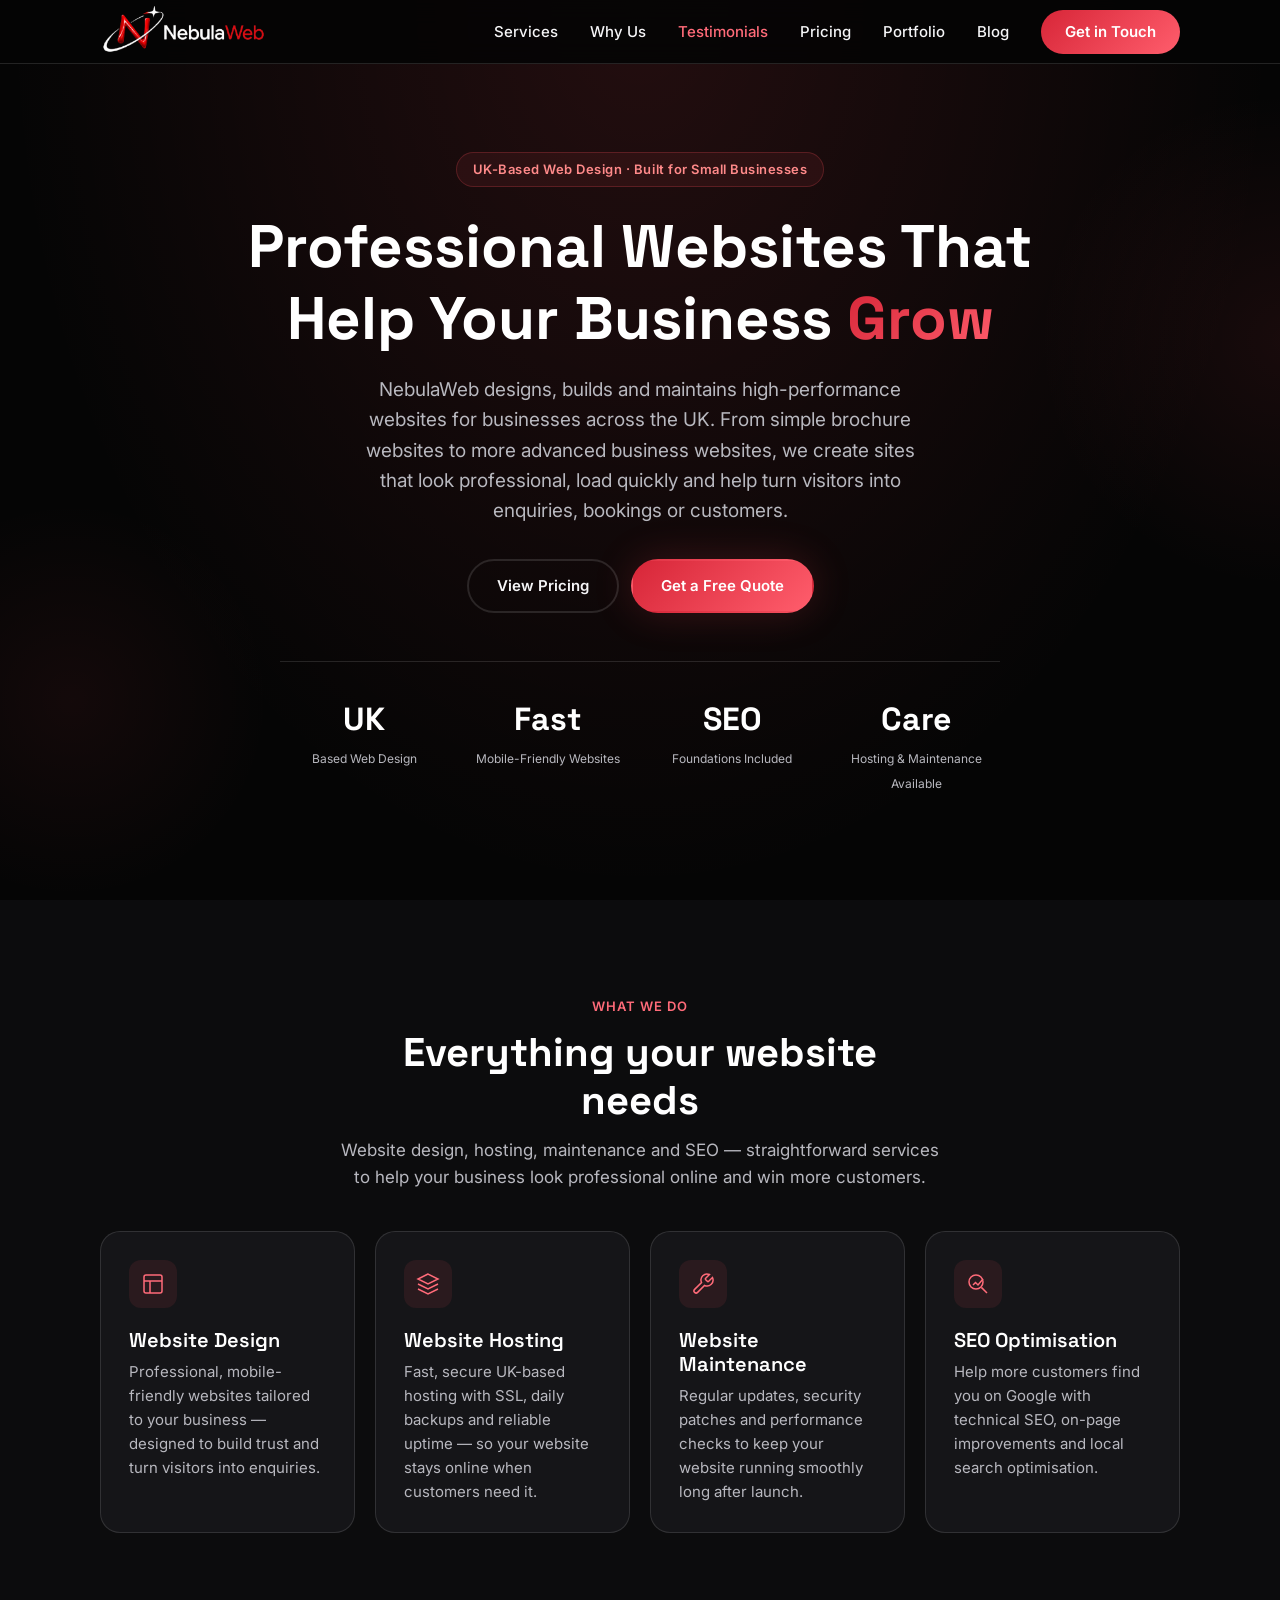
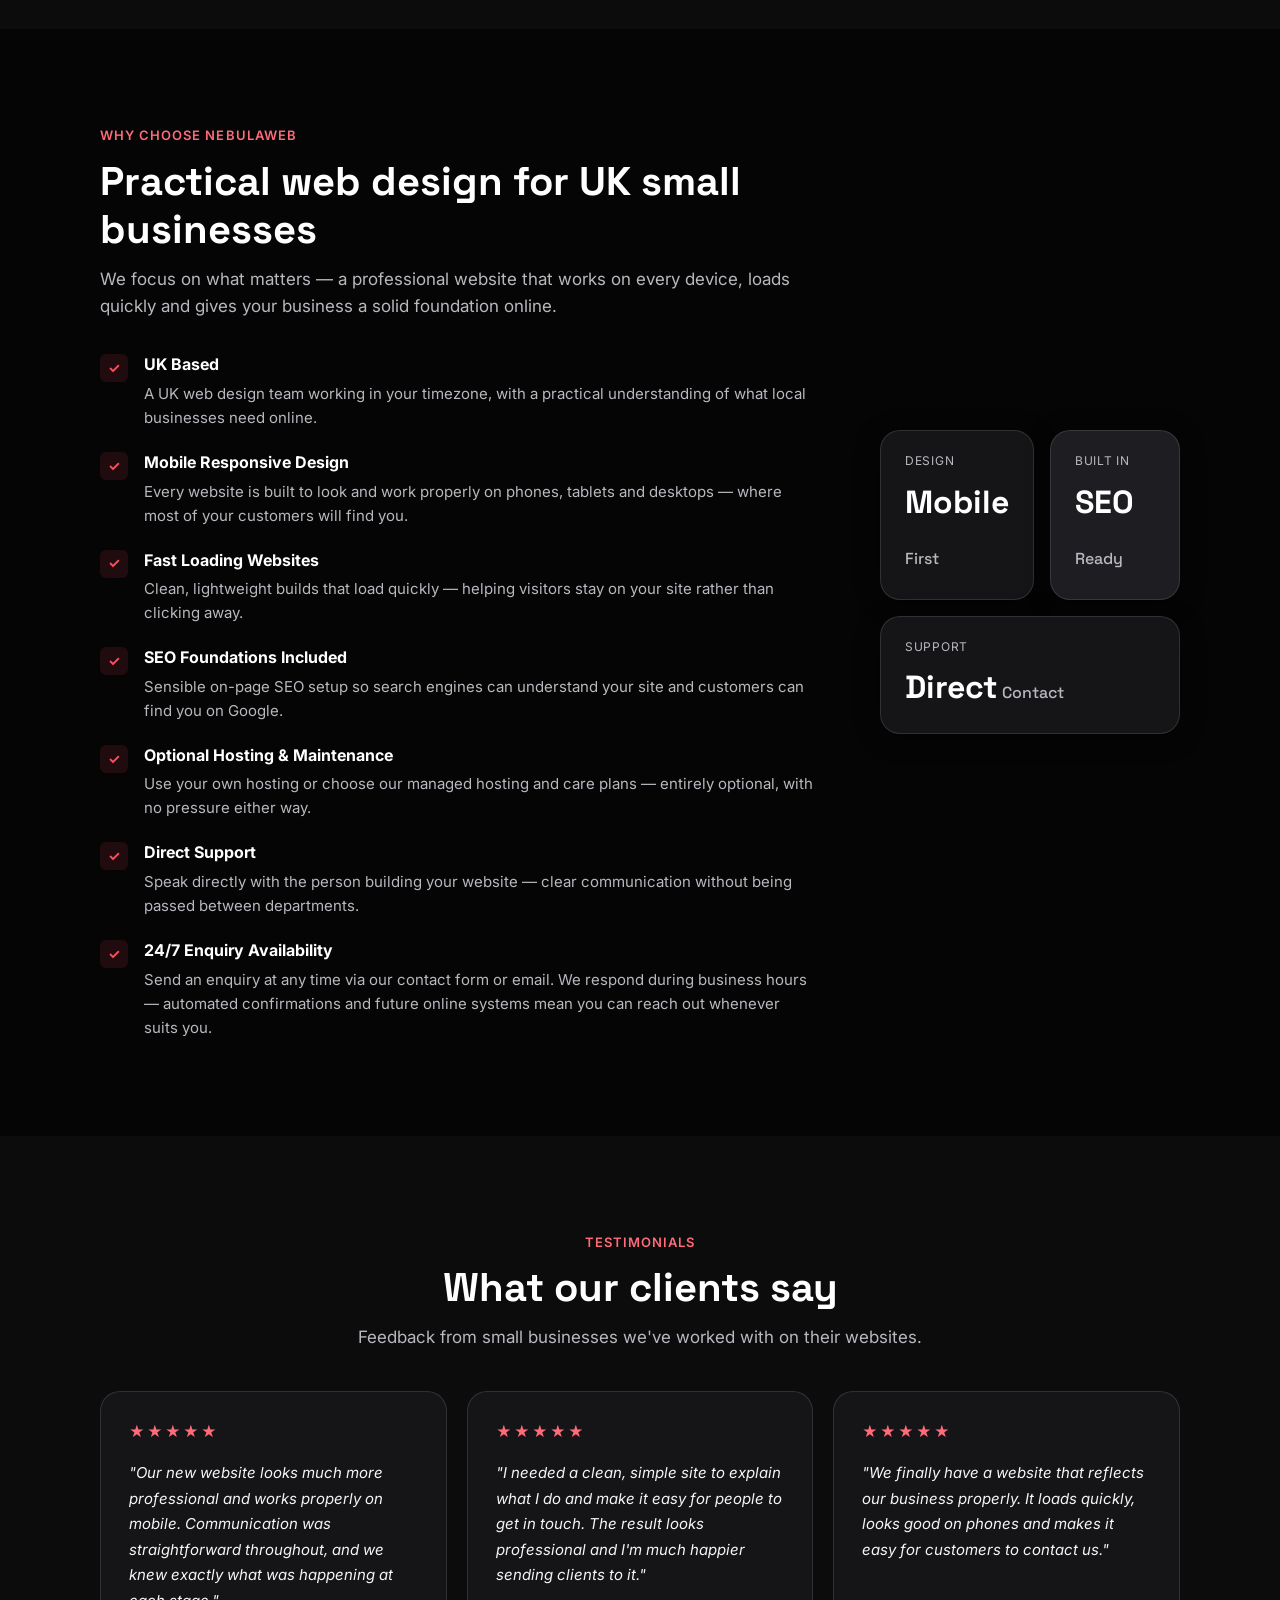
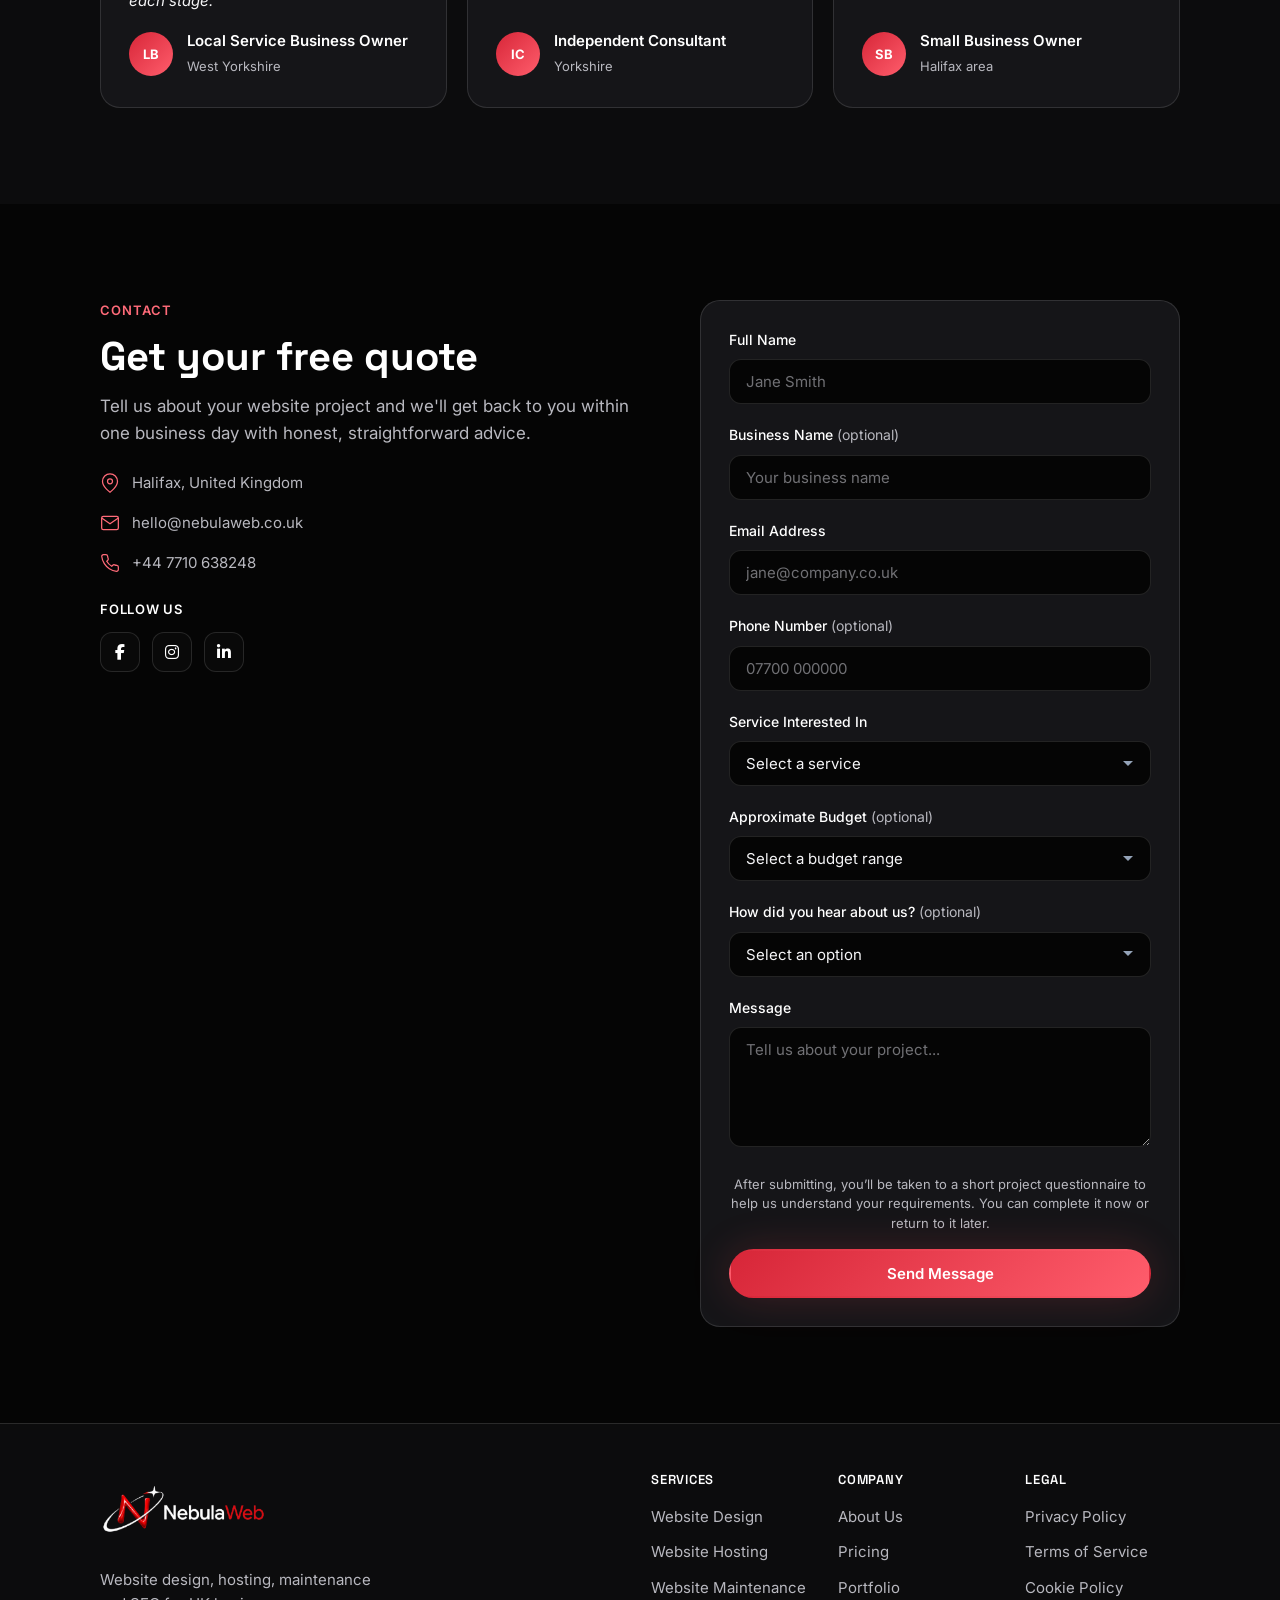
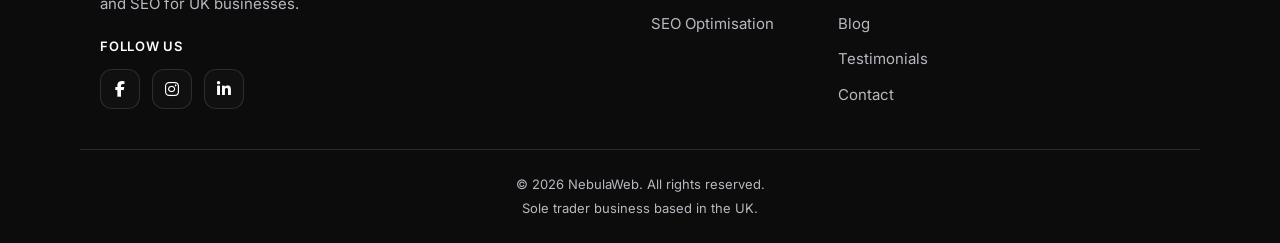
==== commit 162fa316: "Add Blog Page" ====
--- a/index.html
+++ b/index.html
@@ -3,8 +3,20 @@
 <head>
   <meta charset="UTF-8">
   <meta name="viewport" content="width=device-width, initial-scale=1.0">
-  <meta name="description" content="NebulaWeb designs, builds and maintains professional websites for UK businesses, including hosting, maintenance and SEO optimisation.">
+  <meta name="description" content="NebulaWeb designs, builds and maintains professional websites for UK businesses. Explore website design, hosting, maintenance and SEO services. Get your free quote today.">
   <title>NebulaWeb | Web Design, Hosting & SEO for UK Businesses</title>
+  <link rel="canonical" href="https://nebulaweb.co.uk/">
+  <meta property="og:type" content="website">
+  <meta property="og:site_name" content="NebulaWeb">
+  <meta property="og:title" content="NebulaWeb | Web Design, Hosting & SEO for UK Businesses">
+  <meta property="og:description" content="NebulaWeb designs, builds and maintains professional websites for UK businesses. Explore website design, hosting, maintenance and SEO services. Get your free quote today.">
+  <meta property="og:url" content="https://nebulaweb.co.uk/">
+  <meta property="og:image" content="https://nebulaweb.co.uk/images/favicon-512x512.png">
+  <meta property="og:locale" content="en_GB">
+  <meta name="twitter:card" content="summary">
+  <meta name="twitter:title" content="NebulaWeb | Web Design, Hosting & SEO for UK Businesses">
+  <meta name="twitter:description" content="NebulaWeb designs, builds and maintains professional websites for UK businesses. Explore website design, hosting, maintenance and SEO services. Get your free quote today.">
+  <meta name="twitter:image" content="https://nebulaweb.co.uk/images/favicon-512x512.png">
   <link rel="icon" type="image/png" sizes="32x32" href="images/favicon-32x32.png">
   <link rel="icon" type="image/png" sizes="16x16" href="images/favicon-16x16.png">
   <link rel="icon" type="image/png" sizes="512x512" href="images/favicon-512x512.png">
@@ -25,6 +37,85 @@
     gtag('config', 'G-Z7PY0EXVFC');
   </script>
   <meta name="google-site-verification" content="tG1JjbxoIbm_YB-1inh_eYr94Ke8U_bTeLJ-6Kw5o_8" />
+
+  <script type="application/ld+json">
+  {
+    "@context": "https://schema.org",
+    "@type": ["LocalBusiness", "ProfessionalService"],
+    "@id": "https://nebulaweb.co.uk/#localbusiness",
+    "name": "NebulaWeb",
+    "description": "NebulaWeb designs, builds and maintains professional websites for UK businesses, including website design, hosting, maintenance and SEO optimisation.",
+    "url": "https://nebulaweb.co.uk",
+    "email": "hello@nebulaweb.co.uk",
+    "telephone": "+447710638248",
+    "image": "https://nebulaweb.co.uk/images/logo.png",
+    "logo": "https://nebulaweb.co.uk/images/logo.png",
+    "address": {
+      "@type": "PostalAddress",
+      "addressLocality": "Halifax",
+      "addressRegion": "West Yorkshire",
+      "addressCountry": "GB"
+    },
+    "areaServed": {
+      "@type": "Country",
+      "name": "United Kingdom"
+    },
+    "sameAs": [
+      "https://www.facebook.com/NebulaWeb",
+      "https://www.instagram.com/nebulawebuk/",
+      "https://www.linkedin.com/company/nebulawebuk/"
+    ],
+    "contactPoint": {
+      "@type": "ContactPoint",
+      "telephone": "+447710638248",
+      "email": "hello@nebulaweb.co.uk",
+      "contactType": "customer service",
+      "areaServed": {
+        "@type": "Country",
+        "name": "United Kingdom"
+      },
+      "availableLanguage": "en-GB"
+    },
+    "hasOfferCatalog": {
+      "@type": "OfferCatalog",
+      "name": "NebulaWeb Services",
+      "itemListElement": [
+        {
+          "@type": "Offer",
+          "itemOffered": {
+            "@type": "Service",
+            "name": "Website Design",
+            "description": "Professional, mobile-friendly website design tailored to UK businesses."
+          }
+        },
+        {
+          "@type": "Offer",
+          "itemOffered": {
+            "@type": "Service",
+            "name": "Website Hosting",
+            "description": "Fast, secure UK-based website hosting with SSL and reliable uptime."
+          }
+        },
+        {
+          "@type": "Offer",
+          "itemOffered": {
+            "@type": "Service",
+            "name": "Website Maintenance",
+            "description": "Ongoing website updates, security patches and performance checks."
+          }
+        },
+        {
+          "@type": "Offer",
+          "itemOffered": {
+            "@type": "Service",
+            "name": "SEO Optimisation",
+            "description": "Technical SEO, on-page improvements and local search optimisation."
+          }
+        }
+      ]
+    }
+  }
+  </script>
 </head>
 <body>
 
@@ -47,6 +138,7 @@
         <li><a href="#testimonials" class="nav__link">Testimonials</a></li>
         <li><a href="pricing.html" class="nav__link">Pricing</a></li>
         <li><a href="portfolio.html" class="nav__link">Portfolio</a></li>
+        <li><a href="blog.html" class="nav__link">Blog</a></li>
         <li><a href="#contact" class="nav__link nav__link--cta">Get in Touch</a></li>
       </ul>
     </nav>
@@ -299,8 +391,7 @@
                 </a>
               </li>
               <li>
-                <!-- TODO: Replace placeholder with NebulaWeb LinkedIn company page URL once created. -->
-                <a href="#" class="social-links__link" aria-label="Follow NebulaWeb on LinkedIn">
+                <a href="https://www.linkedin.com/company/nebulawebuk/" class="social-links__link" target="_blank" rel="noopener noreferrer" aria-label="Follow NebulaWeb on LinkedIn">
                   <i class="fa-brands fa-linkedin-in" aria-hidden="true"></i>
                 </a>
               </li>
@@ -417,8 +508,7 @@
               </a>
             </li>
             <li>
-              <!-- TODO: Replace placeholder with NebulaWeb LinkedIn company page URL once created. -->
-              <a href="#" class="social-links__link" aria-label="Follow NebulaWeb on LinkedIn">
+              <a href="https://www.linkedin.com/company/nebulawebuk/" class="social-links__link" target="_blank" rel="noopener noreferrer" aria-label="Follow NebulaWeb on LinkedIn">
                 <i class="fa-brands fa-linkedin-in" aria-hidden="true"></i>
               </a>
             </li>
@@ -442,6 +532,7 @@
             <li><a href="#why-us">About Us</a></li>
             <li><a href="pricing.html">Pricing</a></li>
             <li><a href="portfolio.html">Portfolio</a></li>
+            <li><a href="blog.html">Blog</a></li>
             <li><a href="#testimonials">Testimonials</a></li>
             <li><a href="#contact">Contact</a></li>
           </ul>
--- a/style.css
+++ b/style.css
@@ -1649,6 +1649,136 @@
   margin-top: auto;
 }
 
+/* --- Blog --- */
+.blog-section {
+  background: var(--color-bg);
+}
+
+.blog-intro {
+  max-width: 720px;
+  margin-inline: auto;
+  margin-bottom: 2.5rem;
+  text-align: center;
+}
+
+.blog-intro p {
+  color: var(--color-text-muted);
+  font-size: 1.0625rem;
+  line-height: 1.7;
+}
+
+.blog-grid {
+  display: grid;
+  gap: 1.25rem;
+}
+
+.blog-card {
+  display: flex;
+  flex-direction: column;
+  background: var(--color-surface);
+  border: 1px solid var(--color-border);
+  border-radius: var(--radius-lg);
+  overflow: hidden;
+  height: 100%;
+  transition: transform var(--transition), border-color var(--transition),
+              box-shadow var(--transition);
+}
+
+.blog-card:hover {
+  transform: translateY(-4px);
+  border-color: rgba(255, 77, 90, 0.28);
+  box-shadow: var(--shadow-glow);
+}
+
+.blog-card__image {
+  position: relative;
+  width: 100%;
+  aspect-ratio: 16 / 10;
+  background: var(--color-bg);
+  border-bottom: 1px solid var(--color-border);
+  overflow: hidden;
+}
+
+.blog-card__image img {
+  width: 100%;
+  height: 100%;
+  object-fit: cover;
+  object-position: top center;
+  display: block;
+  transition: transform 0.45s ease, filter 0.45s ease;
+}
+
+.blog-card:hover .blog-card__image img {
+  transform: scale(1.04);
+  filter: brightness(1.05);
+}
+
+.blog-card__body {
+  display: flex;
+  flex-direction: column;
+  flex: 1;
+  padding: 1.75rem;
+}
+
+.blog-card__date {
+  font-size: 0.8125rem;
+  font-weight: 500;
+  color: var(--color-primary-l);
+  margin-bottom: 0.75rem;
+}
+
+.blog-card__title {
+  font-size: 1.375rem;
+  font-weight: 600;
+  margin-bottom: 0.75rem;
+  line-height: 1.3;
+}
+
+.blog-card__title a {
+  color: var(--color-heading);
+  text-decoration: none;
+  transition: color var(--transition);
+}
+
+.blog-card__title a:hover {
+  color: var(--color-accent-l);
+}
+
+.blog-card__excerpt {
+  color: var(--color-text-muted);
+  font-size: 0.9375rem;
+  line-height: 1.7;
+  margin-bottom: 1.5rem;
+  flex: 1;
+}
+
+.blog-card .btn {
+  margin-top: auto;
+  align-self: flex-start;
+}
+
+.blog-article__meta {
+  font-size: 0.9375rem;
+  color: var(--color-primary-l);
+  margin-bottom: 1rem;
+}
+
+.blog-article__back {
+  display: inline-flex;
+  align-items: center;
+  gap: 0.5rem;
+  font-size: 0.875rem;
+  font-weight: 500;
+  color: var(--color-text-muted);
+  text-decoration: none;
+  margin-bottom: 1.5rem;
+  transition: color var(--transition);
+}
+
+.blog-article__back:hover {
+  color: var(--color-accent-l);
+}
+
 /* --- Questionnaire --- */
 .questionnaire-page {
   background: var(--color-bg-alt);
@@ -1803,6 +1933,10 @@
   }
 
   .portfolio-grid {
+    grid-template-columns: repeat(2, 1fr);
+  }
+
+  .blog-grid {
     grid-template-columns: repeat(2, 1fr);
   }
 
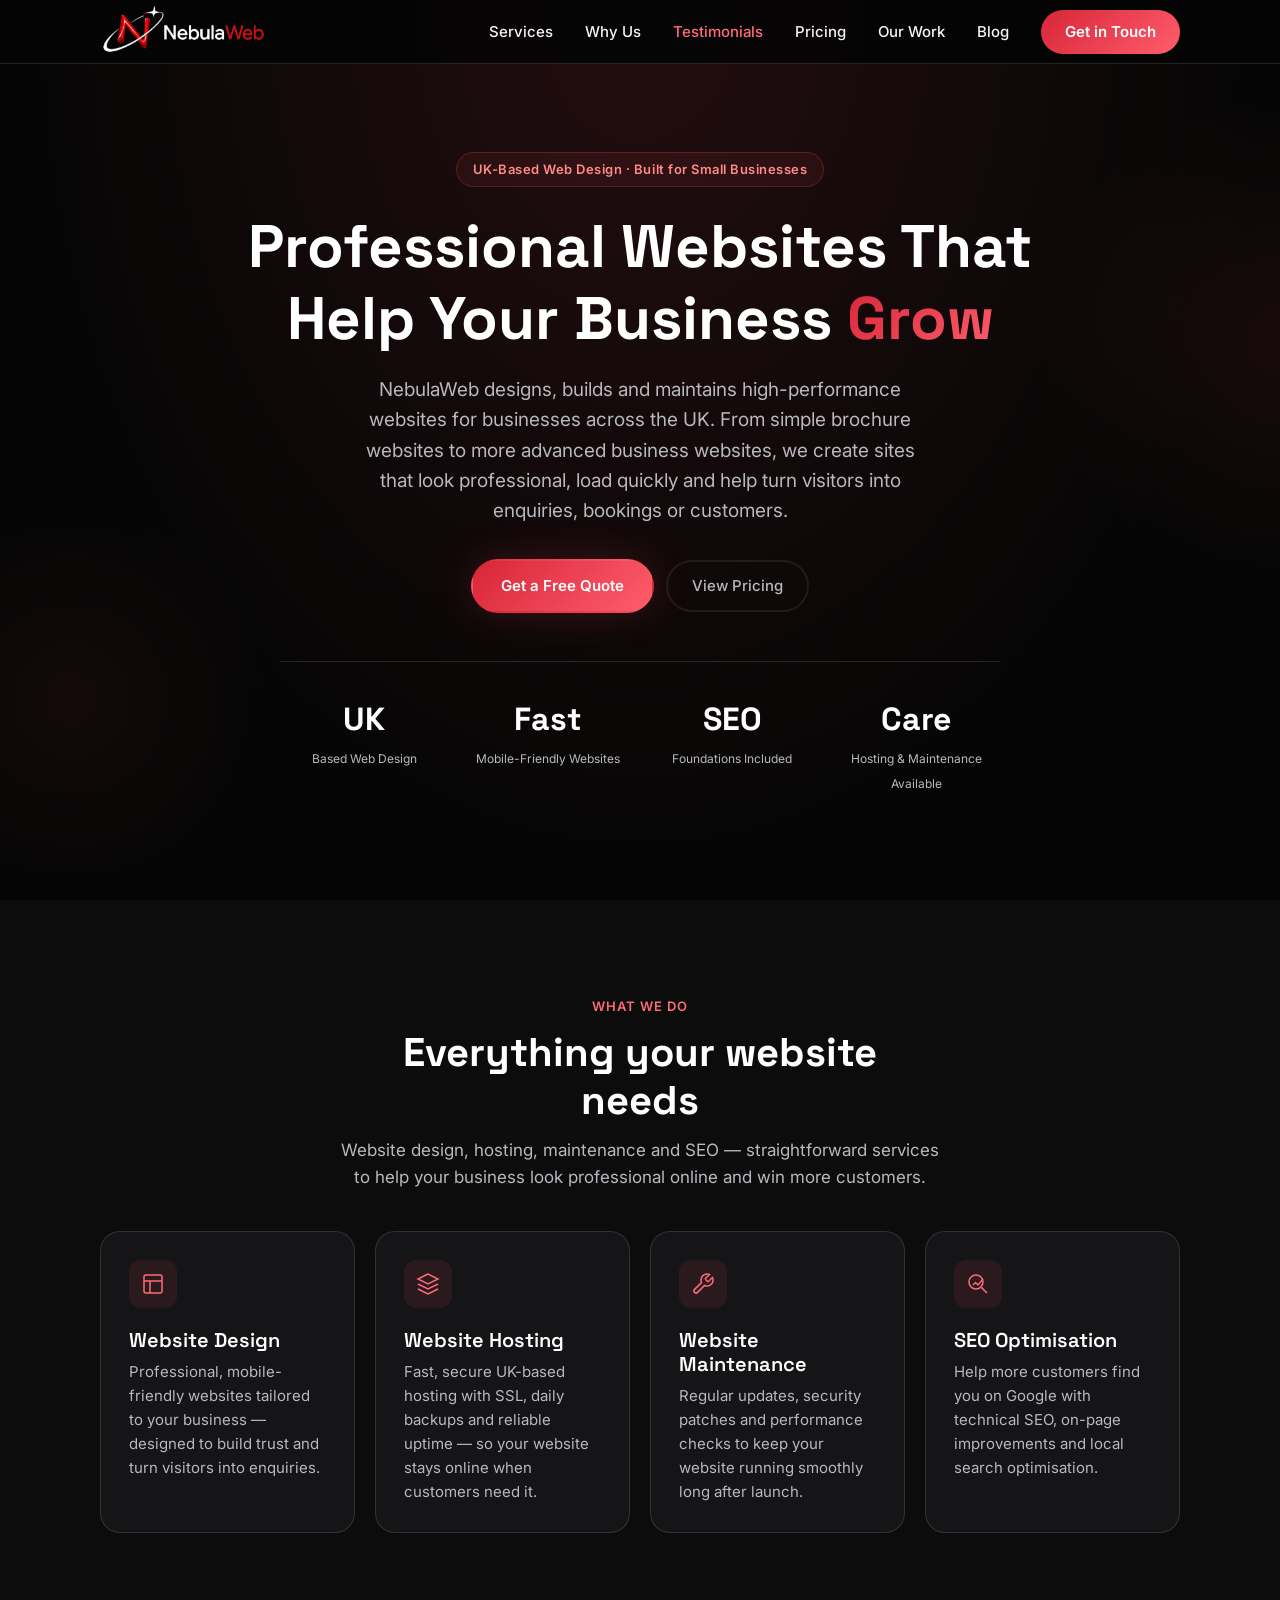
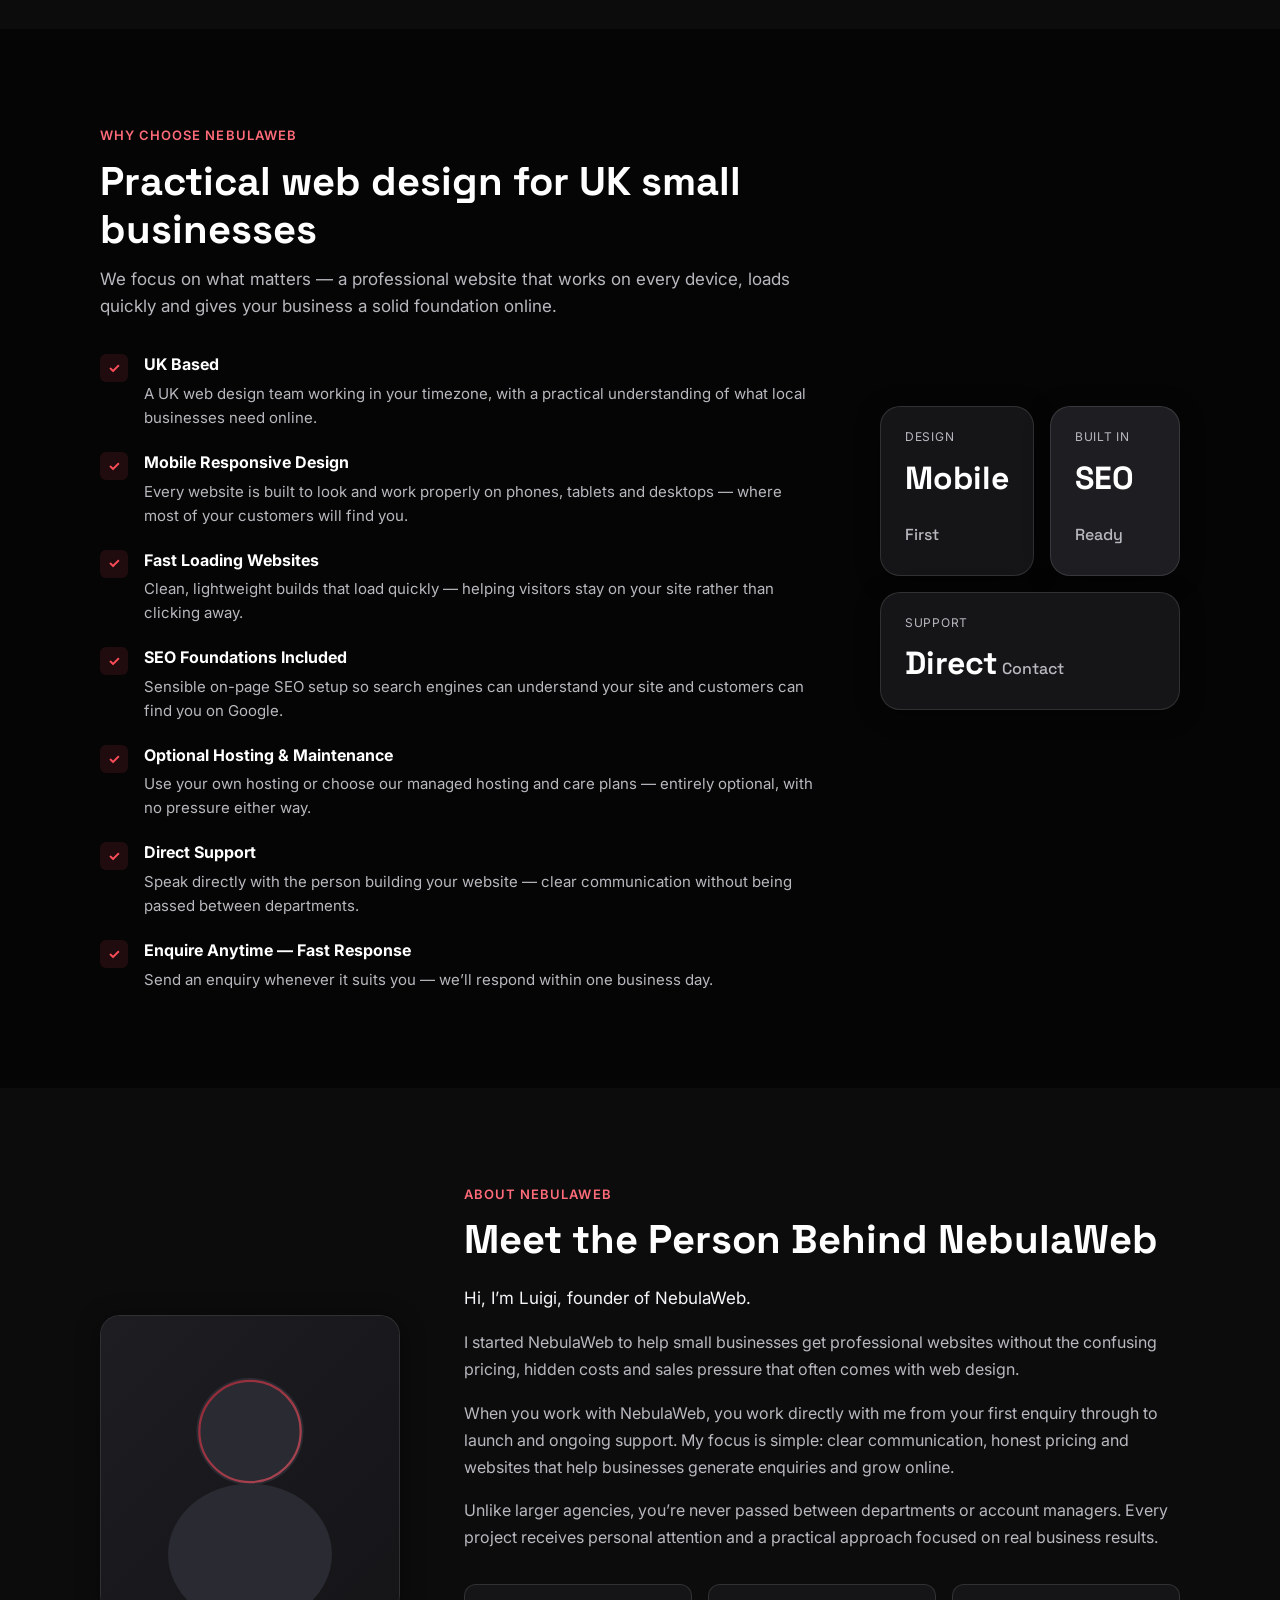
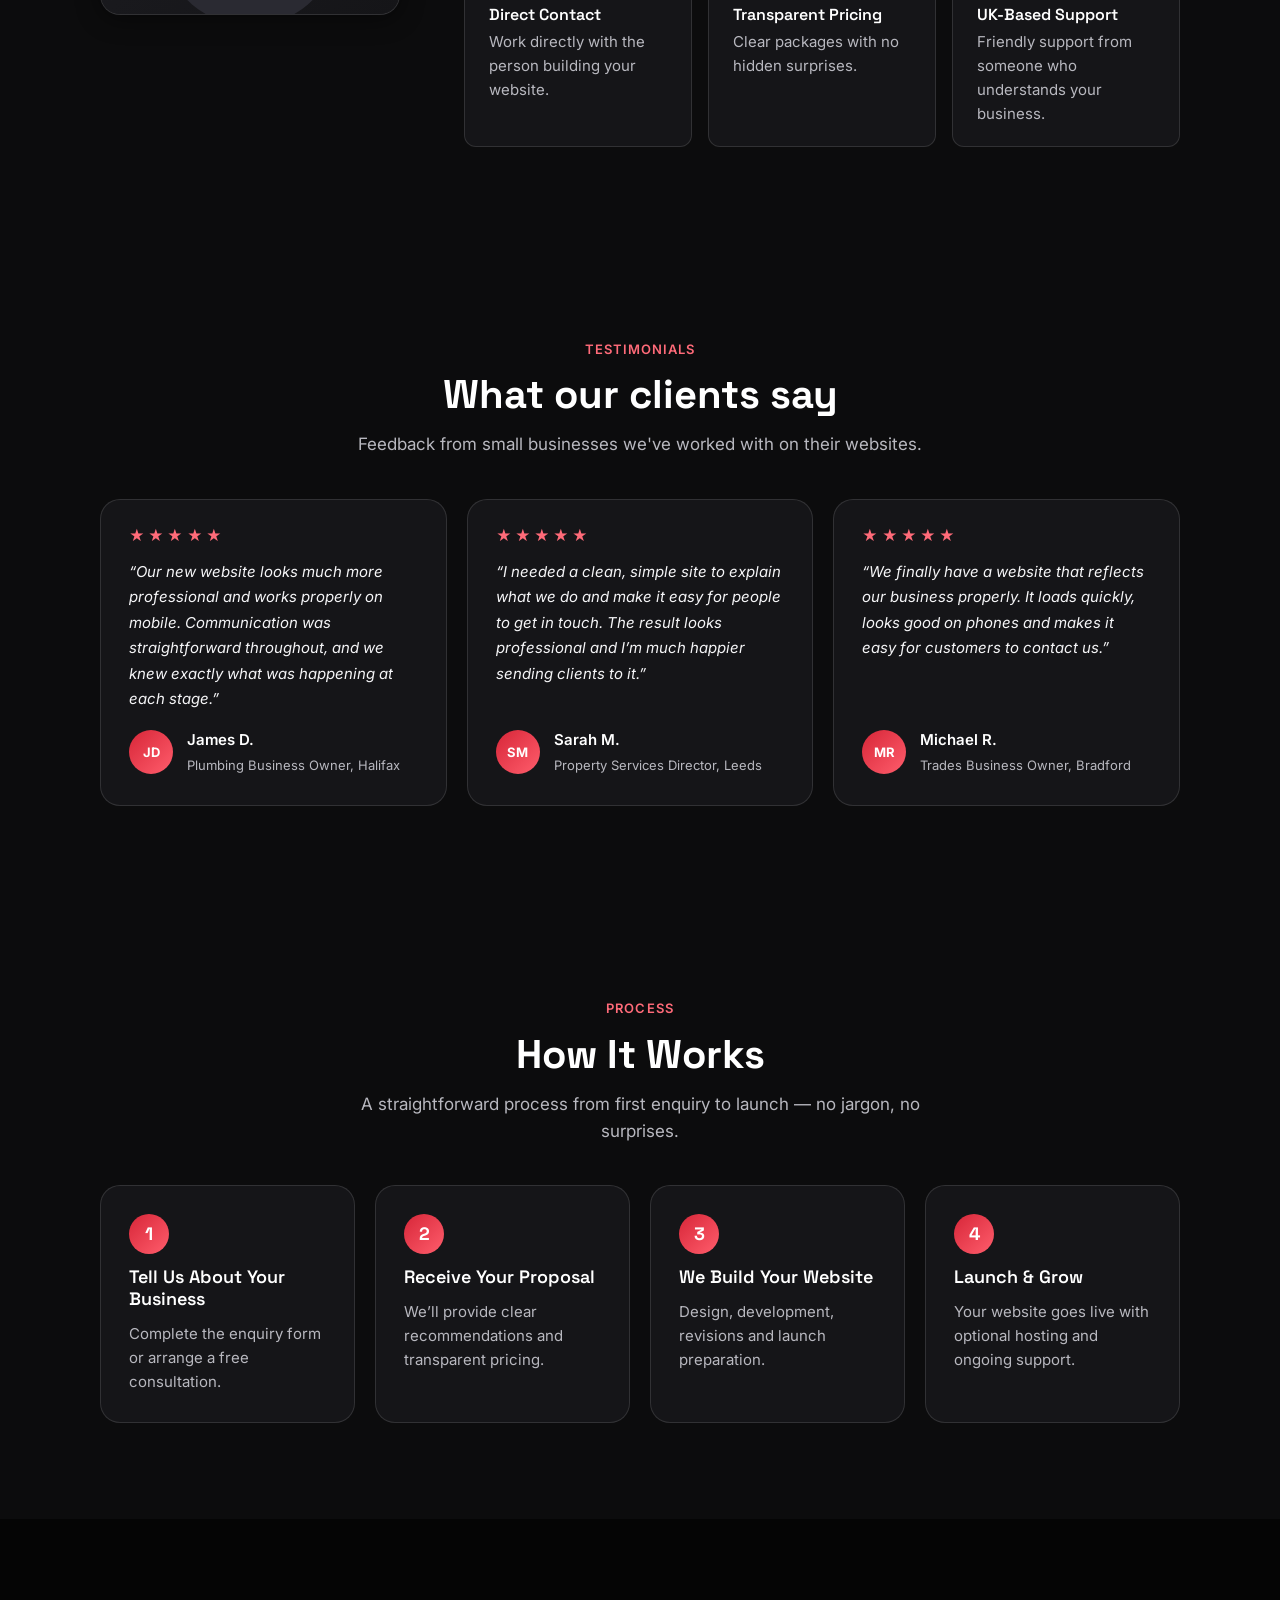
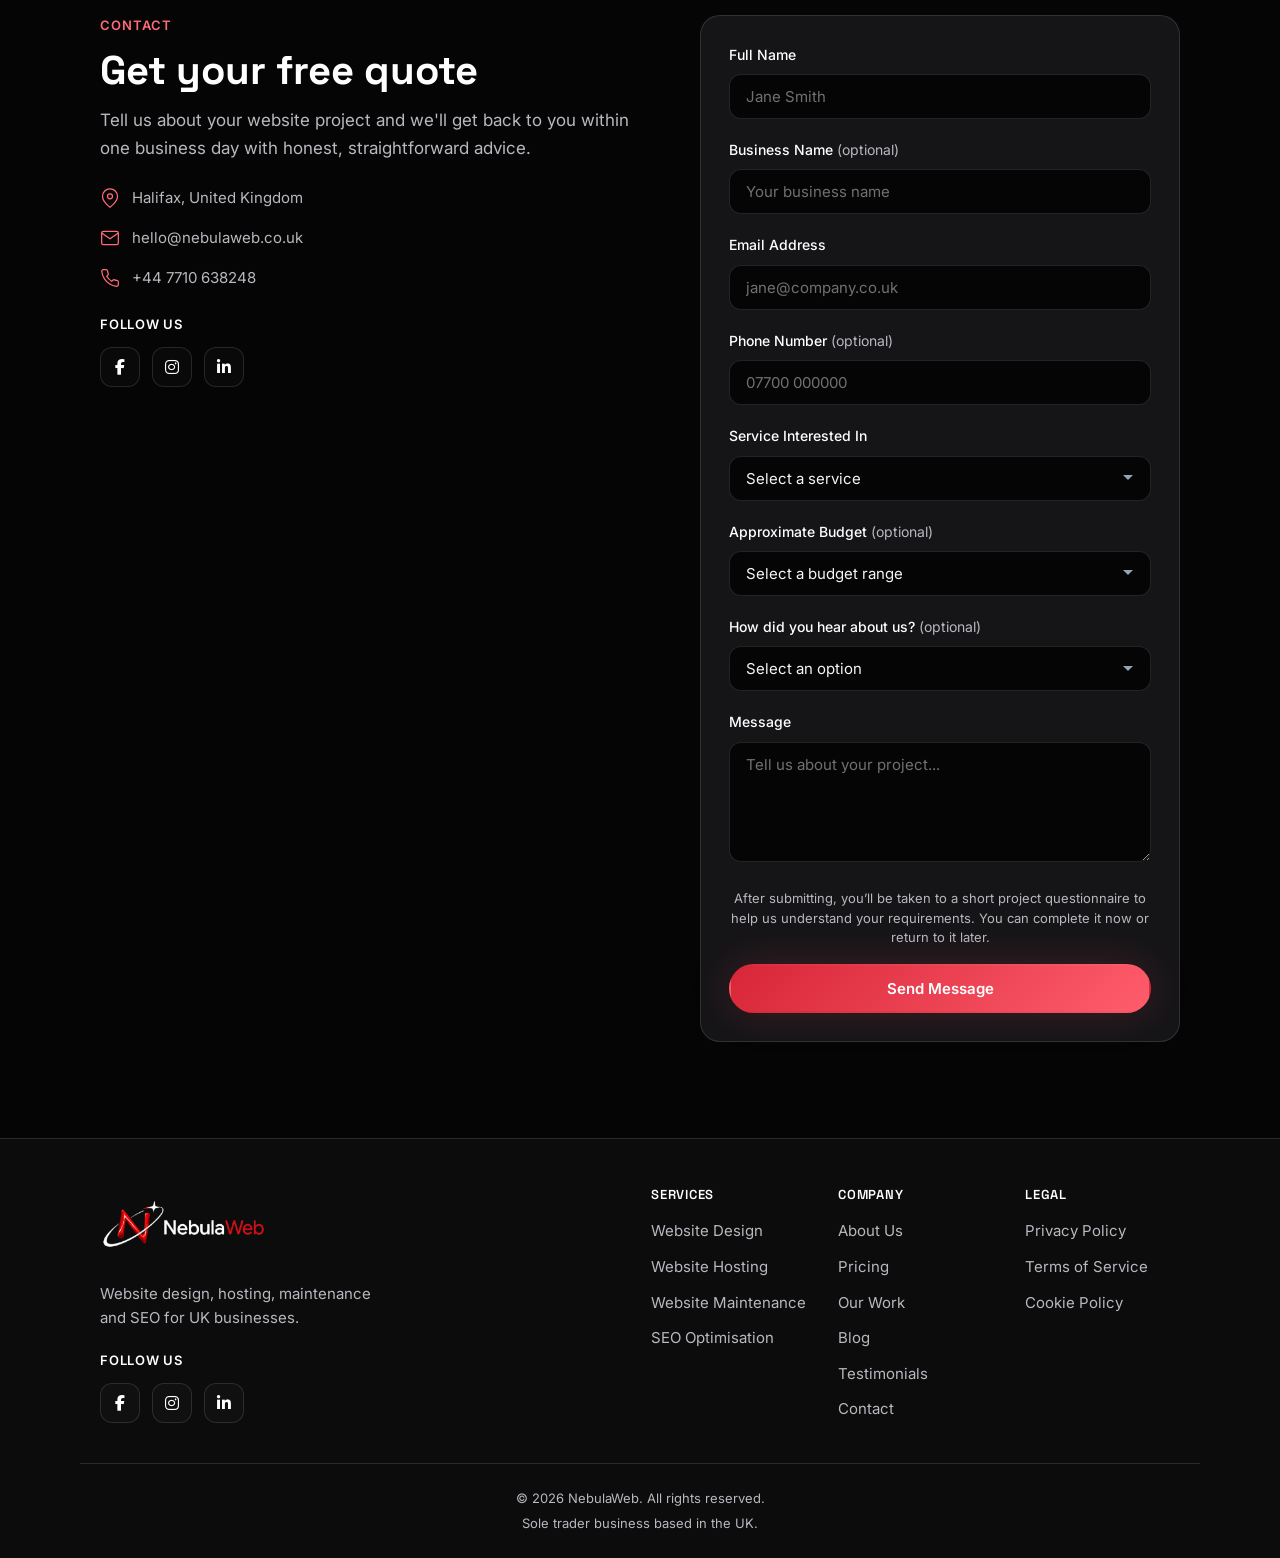
==== commit ade86e83: "Update Blog Pages 2" ====
--- a/index.html
+++ b/index.html
@@ -137,7 +137,7 @@
         <li><a href="#why-us" class="nav__link">Why Us</a></li>
         <li><a href="#testimonials" class="nav__link">Testimonials</a></li>
         <li><a href="pricing.html" class="nav__link">Pricing</a></li>
-        <li><a href="portfolio.html" class="nav__link">Portfolio</a></li>
+        <li><a href="portfolio.html" class="nav__link">Our Work</a></li>
         <li><a href="blog.html" class="nav__link">Blog</a></li>
         <li><a href="#contact" class="nav__link nav__link--cta">Get in Touch</a></li>
       </ul>
@@ -158,8 +158,8 @@
           NebulaWeb designs, builds and maintains high-performance websites for businesses across the UK. From simple brochure websites to more advanced business websites, we create sites that look professional, load quickly and help turn visitors into enquiries, bookings or customers.
         </p>
         <div class="hero__actions">
-          <a href="pricing.html" class="btn btn--ghost">View Pricing</a>
           <a href="#contact" class="btn btn--primary">Get a Free Quote</a>
+          <a href="pricing.html" class="btn btn--secondary">View Pricing</a>
         </div>
         <div class="hero__stats">
           <div class="hero__stat">
@@ -281,8 +281,8 @@
             <li class="why-us__item">
               <span class="why-us__check" aria-hidden="true">✓</span>
               <div>
-                <strong>24/7 Enquiry Availability</strong>
-                <p>Send an enquiry at any time via our contact form or email. We respond during business hours — automated confirmations and future online systems mean you can reach out whenever suits you.</p>
+                <strong>Enquire Anytime — Fast Response</strong>
+                <p>Send an enquiry whenever it suits you — we&rsquo;ll respond within one business day.</p>
               </div>
             </li>
           </ul>
@@ -300,6 +300,52 @@
           <div class="why-us__card why-us__card--3">
             <span class="why-us__card-label">Support</span>
             <span class="why-us__card-value">Direct<span> Contact</span></span>
+          </div>
+        </div>
+      </div>
+    </section>
+
+    <!-- About -->
+    <section class="section about" id="about">
+      <div class="container about__inner">
+        <div class="about__profile">
+          <div class="about__image-wrap">
+            <img
+              src="images/assets/about/luigi-avatar.svg"
+              alt="Luigi, founder of NebulaWeb"
+              class="about__image"
+              width="400"
+              height="400"
+              loading="lazy"
+              decoding="async"
+            >
+          </div>
+        </div>
+
+        <div class="about__content">
+          <p class="section__eyebrow">About NebulaWeb</p>
+          <h2 class="section__title">Meet the Person Behind NebulaWeb</h2>
+
+          <div class="about__text">
+            <p>Hi, I&rsquo;m Luigi, founder of NebulaWeb.</p>
+            <p>I started NebulaWeb to help small businesses get professional websites without the confusing pricing, hidden costs and sales pressure that often comes with web design.</p>
+            <p>When you work with NebulaWeb, you work directly with me from your first enquiry through to launch and ongoing support. My focus is simple: clear communication, honest pricing and websites that help businesses generate enquiries and grow online.</p>
+            <p>Unlike larger agencies, you&rsquo;re never passed between departments or account managers. Every project receives personal attention and a practical approach focused on real business results.</p>
+          </div>
+
+          <div class="about__highlights">
+            <article class="about__highlight">
+              <h3 class="about__highlight-title">Direct Contact</h3>
+              <p class="about__highlight-text">Work directly with the person building your website.</p>
+            </article>
+            <article class="about__highlight">
+              <h3 class="about__highlight-title">Transparent Pricing</h3>
+              <p class="about__highlight-text">Clear packages with no hidden surprises.</p>
+            </article>
+            <article class="about__highlight">
+              <h3 class="about__highlight-title">UK-Based Support</h3>
+              <p class="about__highlight-text">Friendly support from someone who understands your business.</p>
+            </article>
           </div>
         </div>
       </div>
@@ -316,41 +362,93 @@
 
         <div class="testimonials__grid">
           <blockquote class="testimonial-card">
-            <div class="testimonial-card__stars" aria-label="5 out of 5 stars">★★★★★</div>
-            <p class="testimonial-card__text">"Our new website looks much more professional and works properly on mobile. Communication was straightforward throughout, and we knew exactly what was happening at each stage."</p>
+            <div class="testimonial-card__stars" aria-label="5 out of 5 stars">
+              <span class="testimonial-card__star" aria-hidden="true">★</span>
+              <span class="testimonial-card__star" aria-hidden="true">★</span>
+              <span class="testimonial-card__star" aria-hidden="true">★</span>
+              <span class="testimonial-card__star" aria-hidden="true">★</span>
+              <span class="testimonial-card__star" aria-hidden="true">★</span>
+            </div>
+            <p class="testimonial-card__text">&ldquo;Our new website looks much more professional and works properly on mobile. Communication was straightforward throughout, and we knew exactly what was happening at each stage.&rdquo;</p>
             <footer class="testimonial-card__author">
-              <div class="testimonial-card__avatar">LB</div>
-              <div>
-                <cite class="testimonial-card__name">Local Service Business Owner</cite>
-                <span class="testimonial-card__role">West Yorkshire</span>
+              <div class="testimonial-card__avatar">JD</div>
+              <div>
+                <cite class="testimonial-card__name">James D.</cite>
+                <span class="testimonial-card__role">Plumbing Business Owner, Halifax</span>
               </div>
             </footer>
           </blockquote>
 
           <blockquote class="testimonial-card">
-            <div class="testimonial-card__stars" aria-label="5 out of 5 stars">★★★★★</div>
-            <p class="testimonial-card__text">"I needed a clean, simple site to explain what I do and make it easy for people to get in touch. The result looks professional and I'm much happier sending clients to it."</p>
+            <div class="testimonial-card__stars" aria-label="5 out of 5 stars">
+              <span class="testimonial-card__star" aria-hidden="true">★</span>
+              <span class="testimonial-card__star" aria-hidden="true">★</span>
+              <span class="testimonial-card__star" aria-hidden="true">★</span>
+              <span class="testimonial-card__star" aria-hidden="true">★</span>
+              <span class="testimonial-card__star" aria-hidden="true">★</span>
+            </div>
+            <p class="testimonial-card__text">&ldquo;I needed a clean, simple site to explain what we do and make it easy for people to get in touch. The result looks professional and I&rsquo;m much happier sending clients to it.&rdquo;</p>
             <footer class="testimonial-card__author">
-              <div class="testimonial-card__avatar">IC</div>
-              <div>
-                <cite class="testimonial-card__name">Independent Consultant</cite>
-                <span class="testimonial-card__role">Yorkshire</span>
+              <div class="testimonial-card__avatar">SM</div>
+              <div>
+                <cite class="testimonial-card__name">Sarah M.</cite>
+                <span class="testimonial-card__role">Property Services Director, Leeds</span>
               </div>
             </footer>
           </blockquote>
 
           <blockquote class="testimonial-card">
-            <div class="testimonial-card__stars" aria-label="5 out of 5 stars">★★★★★</div>
-            <p class="testimonial-card__text">"We finally have a website that reflects our business properly. It loads quickly, looks good on phones and makes it easy for customers to contact us."</p>
+            <div class="testimonial-card__stars" aria-label="5 out of 5 stars">
+              <span class="testimonial-card__star" aria-hidden="true">★</span>
+              <span class="testimonial-card__star" aria-hidden="true">★</span>
+              <span class="testimonial-card__star" aria-hidden="true">★</span>
+              <span class="testimonial-card__star" aria-hidden="true">★</span>
+              <span class="testimonial-card__star" aria-hidden="true">★</span>
+            </div>
+            <p class="testimonial-card__text">&ldquo;We finally have a website that reflects our business properly. It loads quickly, looks good on phones and makes it easy for customers to contact us.&rdquo;</p>
             <footer class="testimonial-card__author">
-              <div class="testimonial-card__avatar">SB</div>
-              <div>
-                <cite class="testimonial-card__name">Small Business Owner</cite>
-                <span class="testimonial-card__role">Halifax area</span>
+              <div class="testimonial-card__avatar">MR</div>
+              <div>
+                <cite class="testimonial-card__name">Michael R.</cite>
+                <span class="testimonial-card__role">Trades Business Owner, Bradford</span>
               </div>
             </footer>
           </blockquote>
         </div>
+      </div>
+    </section>
+
+    <!-- How It Works -->
+    <section class="section how-it-works" id="how-it-works">
+      <div class="container">
+        <div class="section__header">
+          <p class="section__eyebrow">Process</p>
+          <h2 class="section__title">How It Works</h2>
+          <p class="section__desc">A straightforward process from first enquiry to launch — no jargon, no surprises.</p>
+        </div>
+
+        <ol class="how-it-works__grid">
+          <li class="how-it-works__step">
+            <span class="how-it-works__number" aria-hidden="true">1</span>
+            <h3 class="how-it-works__title">Tell Us About Your Business</h3>
+            <p class="how-it-works__text">Complete the enquiry form or arrange a free consultation.</p>
+          </li>
+          <li class="how-it-works__step">
+            <span class="how-it-works__number" aria-hidden="true">2</span>
+            <h3 class="how-it-works__title">Receive Your Proposal</h3>
+            <p class="how-it-works__text">We&rsquo;ll provide clear recommendations and transparent pricing.</p>
+          </li>
+          <li class="how-it-works__step">
+            <span class="how-it-works__number" aria-hidden="true">3</span>
+            <h3 class="how-it-works__title">We Build Your Website</h3>
+            <p class="how-it-works__text">Design, development, revisions and launch preparation.</p>
+          </li>
+          <li class="how-it-works__step">
+            <span class="how-it-works__number" aria-hidden="true">4</span>
+            <h3 class="how-it-works__title">Launch &amp; Grow</h3>
+            <p class="how-it-works__text">Your website goes live with optional hosting and ongoing support.</p>
+          </li>
+        </ol>
       </div>
     </section>
 
@@ -529,9 +627,9 @@
         <div class="footer__col">
           <h3>Company</h3>
           <ul>
-            <li><a href="#why-us">About Us</a></li>
+            <li><a href="#about">About Us</a></li>
             <li><a href="pricing.html">Pricing</a></li>
-            <li><a href="portfolio.html">Portfolio</a></li>
+            <li><a href="portfolio.html">Our Work</a></li>
             <li><a href="blog.html">Blog</a></li>
             <li><a href="#testimonials">Testimonials</a></li>
             <li><a href="#contact">Contact</a></li>
--- a/style.css
+++ b/style.css
@@ -177,6 +177,23 @@
   color: var(--color-heading);
   border-color: rgba(255, 255, 255, 0.2);
   background: rgba(255, 255, 255, 0.04);
+}
+
+.btn--secondary {
+  background: transparent;
+  color: var(--color-text-muted);
+  border-color: rgba(255, 255, 255, 0.08);
+  font-weight: 500;
+  padding: 0.75rem 1.5rem;
+  box-shadow: none;
+}
+
+.btn--secondary:hover {
+  color: var(--color-text);
+  border-color: rgba(255, 255, 255, 0.16);
+  background: rgba(255, 255, 255, 0.03);
+  transform: none;
+  box-shadow: none;
 }
 
 .btn--full {
@@ -619,6 +636,137 @@
   font-weight: 500;
 }
 
+/* --- About --- */
+.about {
+  background: var(--color-bg-alt);
+}
+
+.about__inner {
+  display: flex;
+  flex-direction: column;
+  gap: 2.5rem;
+}
+
+.about__image-wrap {
+  max-width: 280px;
+  margin-inline: auto;
+  border-radius: var(--radius-lg);
+  overflow: hidden;
+  border: 1px solid var(--color-border);
+  box-shadow: var(--shadow-md);
+  background: var(--color-surface);
+}
+
+.about__image {
+  width: 100%;
+  height: auto;
+  aspect-ratio: 1;
+  object-fit: cover;
+}
+
+.about__content .section__title {
+  text-align: left;
+}
+
+.about__content .section__eyebrow {
+  text-align: left;
+}
+
+.about__text {
+  display: flex;
+  flex-direction: column;
+  gap: 1rem;
+  margin-top: 1.25rem;
+  color: var(--color-text-muted);
+  font-size: 1rem;
+  line-height: 1.7;
+}
+
+.about__text p:first-child {
+  color: var(--color-text);
+  font-size: 1.0625rem;
+}
+
+.about__highlights {
+  display: grid;
+  gap: 1rem;
+  margin-top: 2rem;
+}
+
+.about__highlight {
+  background: var(--color-surface);
+  border: 1px solid var(--color-border);
+  border-radius: var(--radius-md);
+  padding: 1.25rem 1.5rem;
+  transition: border-color var(--transition);
+}
+
+.about__highlight:hover {
+  border-color: rgba(255, 77, 90, 0.22);
+}
+
+.about__highlight-title {
+  font-size: 1rem;
+  font-weight: 600;
+  margin-bottom: 0.375rem;
+}
+
+.about__highlight-text {
+  color: var(--color-text-muted);
+  font-size: 0.9375rem;
+}
+
+/* --- How It Works --- */
+.how-it-works {
+  background: var(--color-bg-alt);
+}
+
+.how-it-works__grid {
+  display: grid;
+  gap: 1.25rem;
+  counter-reset: step;
+  list-style: none;
+  padding: 0;
+  margin: 0;
+}
+
+.how-it-works__step {
+  background: var(--color-surface);
+  border: 1px solid var(--color-border);
+  border-radius: var(--radius-lg);
+  padding: 1.75rem;
+  display: flex;
+  flex-direction: column;
+  gap: 0.75rem;
+  position: relative;
+}
+
+.how-it-works__number {
+  display: flex;
+  align-items: center;
+  justify-content: center;
+  width: 40px;
+  height: 40px;
+  border-radius: 50%;
+  background: var(--gradient-brand);
+  color: #fff;
+  font-family: var(--font-display);
+  font-size: 1.125rem;
+  font-weight: 700;
+  flex-shrink: 0;
+}
+
+.how-it-works__title {
+  font-size: 1.125rem;
+  font-weight: 600;
+}
+
+.how-it-works__text {
+  color: var(--color-text-muted);
+  font-size: 0.9375rem;
+  line-height: 1.6;
+}
+
 /* --- Testimonials --- */
 .testimonials {
   background: var(--color-bg-alt);
@@ -640,9 +788,14 @@
 }
 
 .testimonial-card__stars {
+  display: flex;
+  gap: 0.2rem;
   color: #ff6b79;
   font-size: 0.9375rem;
-  letter-spacing: 2px;
+}
+
+.testimonial-card__star {
+  line-height: 1;
 }
 
 .testimonial-card__text {
@@ -685,6 +838,12 @@
 .testimonial-card__role {
   font-size: 0.8125rem;
   color: var(--color-text-muted);
+}
+
+.testimonial-card--compact {
+  max-width: 480px;
+  margin-inline: auto;
+  text-align: left;
 }
 
 /* --- Contact --- */
@@ -1336,6 +1495,13 @@
   font-weight: 700;
   color: var(--color-heading);
   line-height: 1;
+  margin-bottom: 0.75rem;
+}
+
+.care-card__tagline {
+  color: var(--color-text-muted);
+  font-size: 0.875rem;
+  line-height: 1.5;
   margin-bottom: 1.25rem;
 }
 
@@ -1441,7 +1607,7 @@
 
 .pricing-cta__inner {
   text-align: center;
-  max-width: 560px;
+  max-width: 640px;
   margin-inline: auto;
 }
 
@@ -1455,6 +1621,68 @@
   color: var(--color-text-muted);
   font-size: 1.0625rem;
   margin-bottom: 1.5rem;
+}
+
+/* --- FAQ --- */
+.faq-list {
+  display: flex;
+  flex-direction: column;
+  gap: 0.75rem;
+  max-width: 720px;
+  margin-inline: auto;
+}
+
+.faq-item {
+  background: var(--color-surface);
+  border: 1px solid var(--color-border);
+  border-radius: var(--radius-md);
+  overflow: hidden;
+  transition: border-color var(--transition);
+}
+
+.faq-item[open] {
+  border-color: rgba(255, 77, 90, 0.28);
+}
+
+.faq-item__question {
+  display: flex;
+  align-items: center;
+  justify-content: space-between;
+  gap: 1rem;
+  padding: 1.125rem 1.25rem;
+  font-family: var(--font-display);
+  font-size: 1rem;
+  font-weight: 600;
+  color: var(--color-heading);
+  cursor: pointer;
+  list-style: none;
+}
+
+.faq-item__question::-webkit-details-marker {
+  display: none;
+}
+
+.faq-item__question::after {
+  content: '+';
+  flex-shrink: 0;
+  font-size: 1.25rem;
+  font-weight: 400;
+  color: var(--color-primary-l);
+  transition: transform var(--transition);
+}
+
+.faq-item[open] .faq-item__question::after {
+  content: '−';
+}
+
+.faq-item__answer {
+  padding: 0 1.25rem 1.125rem;
+}
+
+.faq-item__answer p {
+  color: var(--color-text-muted);
+  font-size: 0.9375rem;
+  line-height: 1.6;
 }
 
 /* --- Portfolio --- */
@@ -1649,6 +1877,75 @@
   margin-top: auto;
 }
 
+/* --- Case Study --- */
+.case-study {
+  display: flex;
+  flex-direction: column;
+  gap: 1.25rem;
+  margin-block: 1.25rem;
+  padding: 1.25rem;
+  background: var(--color-bg);
+  border: 1px solid var(--color-border);
+  border-radius: var(--radius-md);
+}
+
+.case-study__heading {
+  font-size: 0.9375rem;
+  font-weight: 600;
+  color: var(--color-primary-l);
+  margin-bottom: 0.5rem;
+  text-transform: uppercase;
+  letter-spacing: 0.04em;
+}
+
+.case-study__text {
+  color: var(--color-text-muted);
+  font-size: 0.9375rem;
+  line-height: 1.6;
+}
+
+.case-study__list {
+  margin-top: 0.75rem;
+}
+
+.portfolio-coming-soon {
+  background: var(--color-bg-alt);
+}
+
+.portfolio-coming-soon__inner {
+  text-align: center;
+  max-width: 640px;
+  margin-inline: auto;
+  padding: 2rem;
+  background: var(--color-surface);
+  border: 1px dashed rgba(255, 255, 255, 0.14);
+  border-radius: var(--radius-lg);
+}
+
+.portfolio-cta-testimonial {
+  width: 100%;
+  max-width: 520px;
+  margin-inline: auto;
+  margin-bottom: 1.75rem;
+}
+
+.portfolio-cta-testimonial__intro {
+  color: var(--color-text-muted);
+  font-size: 0.9375rem;
+  margin-bottom: 1rem;
+}
+
+.portfolio-cta-testimonial__link {
+  display: inline-block;
+  margin-top: 1rem;
+  font-size: 0.9375rem;
+  font-weight: 600;
+}
+
+.pricing-cta__inner .portfolio-cta-testimonial + .btn {
+  margin-top: 0.25rem;
+}
+
 /* --- Blog --- */
 .blog-section {
   background: var(--color-bg);
@@ -1777,6 +2074,58 @@
 
 .blog-article__back:hover {
   color: var(--color-accent-l);
+}
+
+.blog-article__featured {
+  margin-bottom: 2rem;
+  border-radius: var(--radius-lg);
+  overflow: hidden;
+  border: 1px solid var(--color-border);
+  background: var(--color-bg);
+}
+
+.blog-article__featured img {
+  width: 100%;
+  height: auto;
+  display: block;
+  aspect-ratio: 16 / 9;
+  object-fit: cover;
+}
+
+.blog-related {
+  margin-top: 3rem;
+  padding-top: 2rem;
+  border-top: 1px solid var(--color-border);
+}
+
+.blog-related__title {
+  font-size: 1.25rem;
+  font-weight: 600;
+  margin-bottom: 1rem;
+}
+
+.blog-related__list {
+  display: flex;
+  flex-direction: column;
+  gap: 0.75rem;
+}
+
+.blog-related__list a {
+  color: var(--color-accent-l);
+  font-size: 0.9375rem;
+  text-decoration: none;
+  transition: color var(--transition);
+}
+
+.blog-related__list a:hover {
+  color: var(--color-accent);
+}
+
+.legal-content h3 {
+  font-size: clamp(1.125rem, 2.5vw, 1.25rem);
+  font-weight: 600;
+  margin-top: 2rem;
+  margin-bottom: 0.75rem;
 }
 
 /* --- Questionnaire --- */
@@ -2073,6 +2422,33 @@
     grid-column: 1 / -1;
   }
 
+  .about__inner {
+    flex-direction: row;
+    align-items: center;
+    gap: 4rem;
+  }
+
+  .about__profile {
+    flex: 0 0 300px;
+  }
+
+  .about__image-wrap {
+    margin-inline: 0;
+    max-width: none;
+  }
+
+  .about__content {
+    flex: 1;
+  }
+
+  .about__highlights {
+    grid-template-columns: repeat(3, 1fr);
+  }
+
+  .how-it-works__grid {
+    grid-template-columns: repeat(2, 1fr);
+  }
+
   .contact__inner {
     flex-direction: row;
     align-items: flex-start;
@@ -2141,4 +2517,8 @@
   .addons-grid {
     grid-template-columns: repeat(3, 1fr);
   }
-}
+
+  .how-it-works__grid {
+    grid-template-columns: repeat(4, 1fr);
+  }
+}
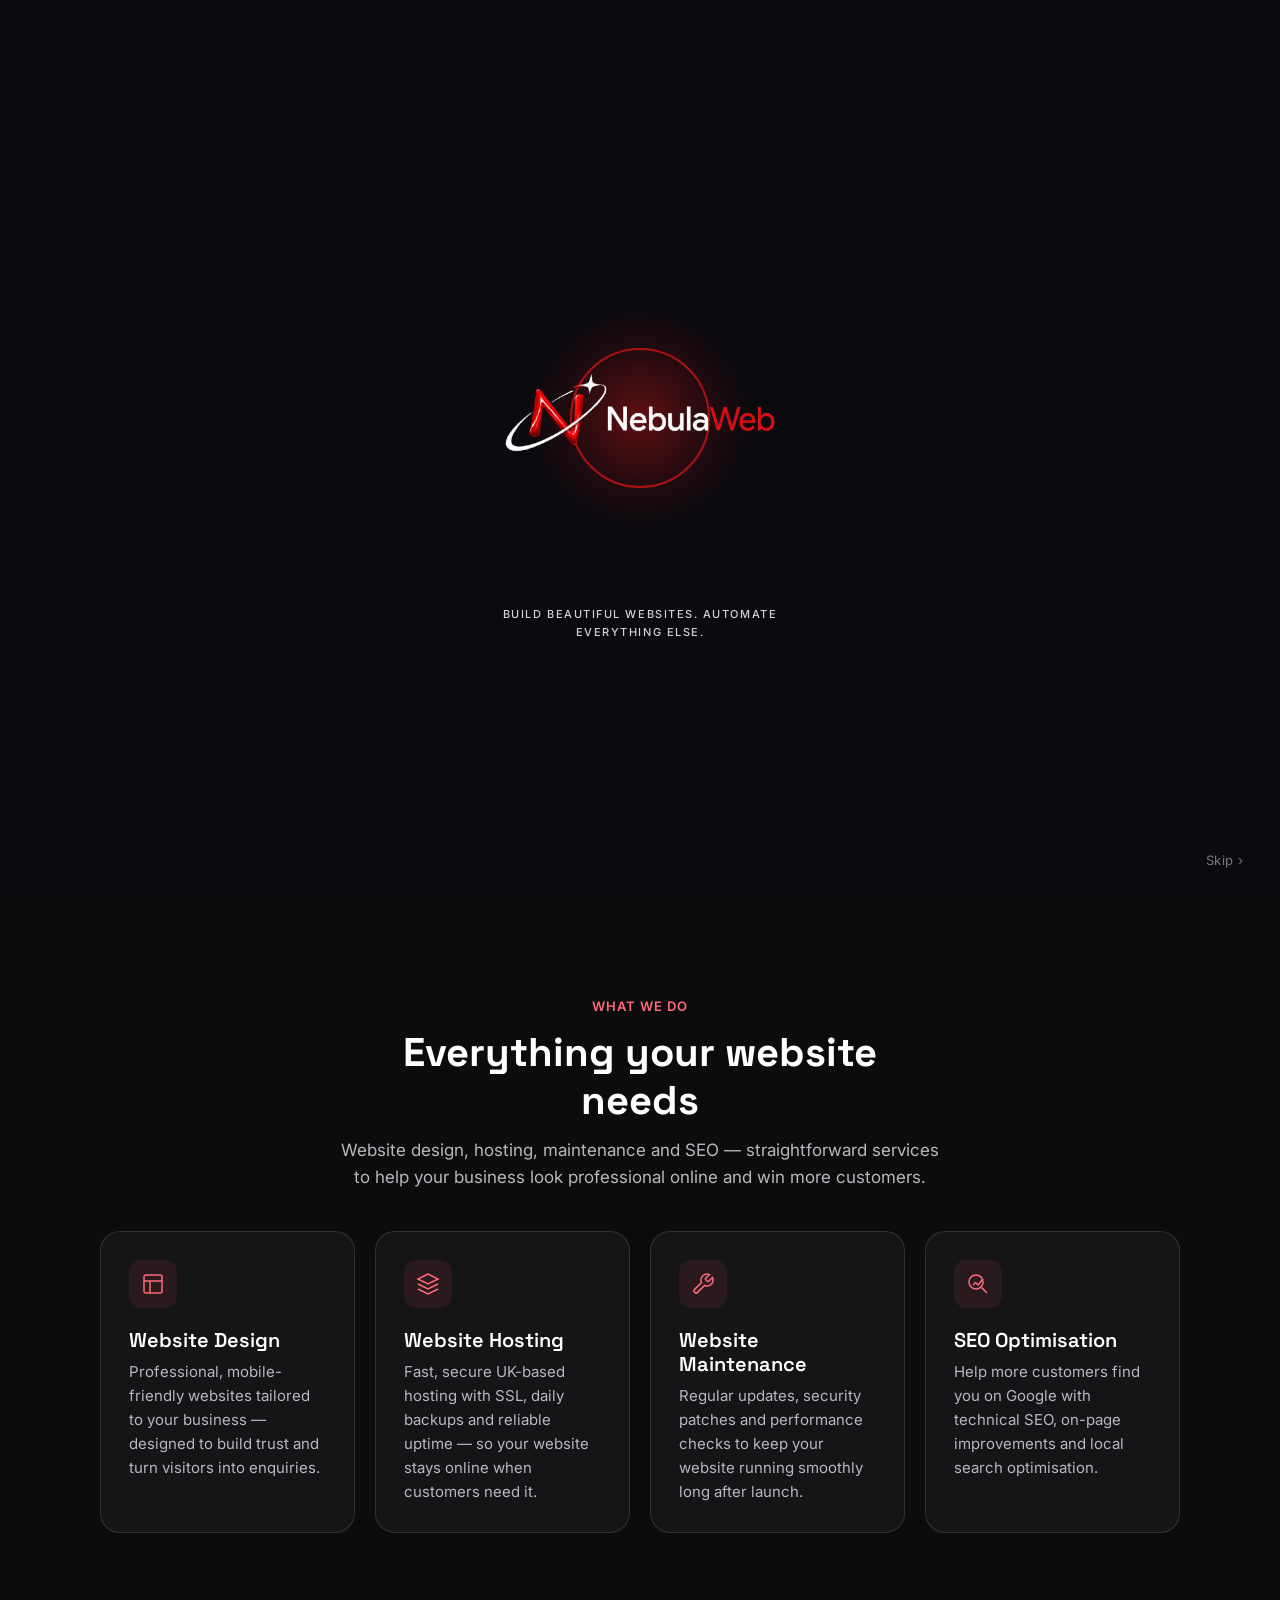
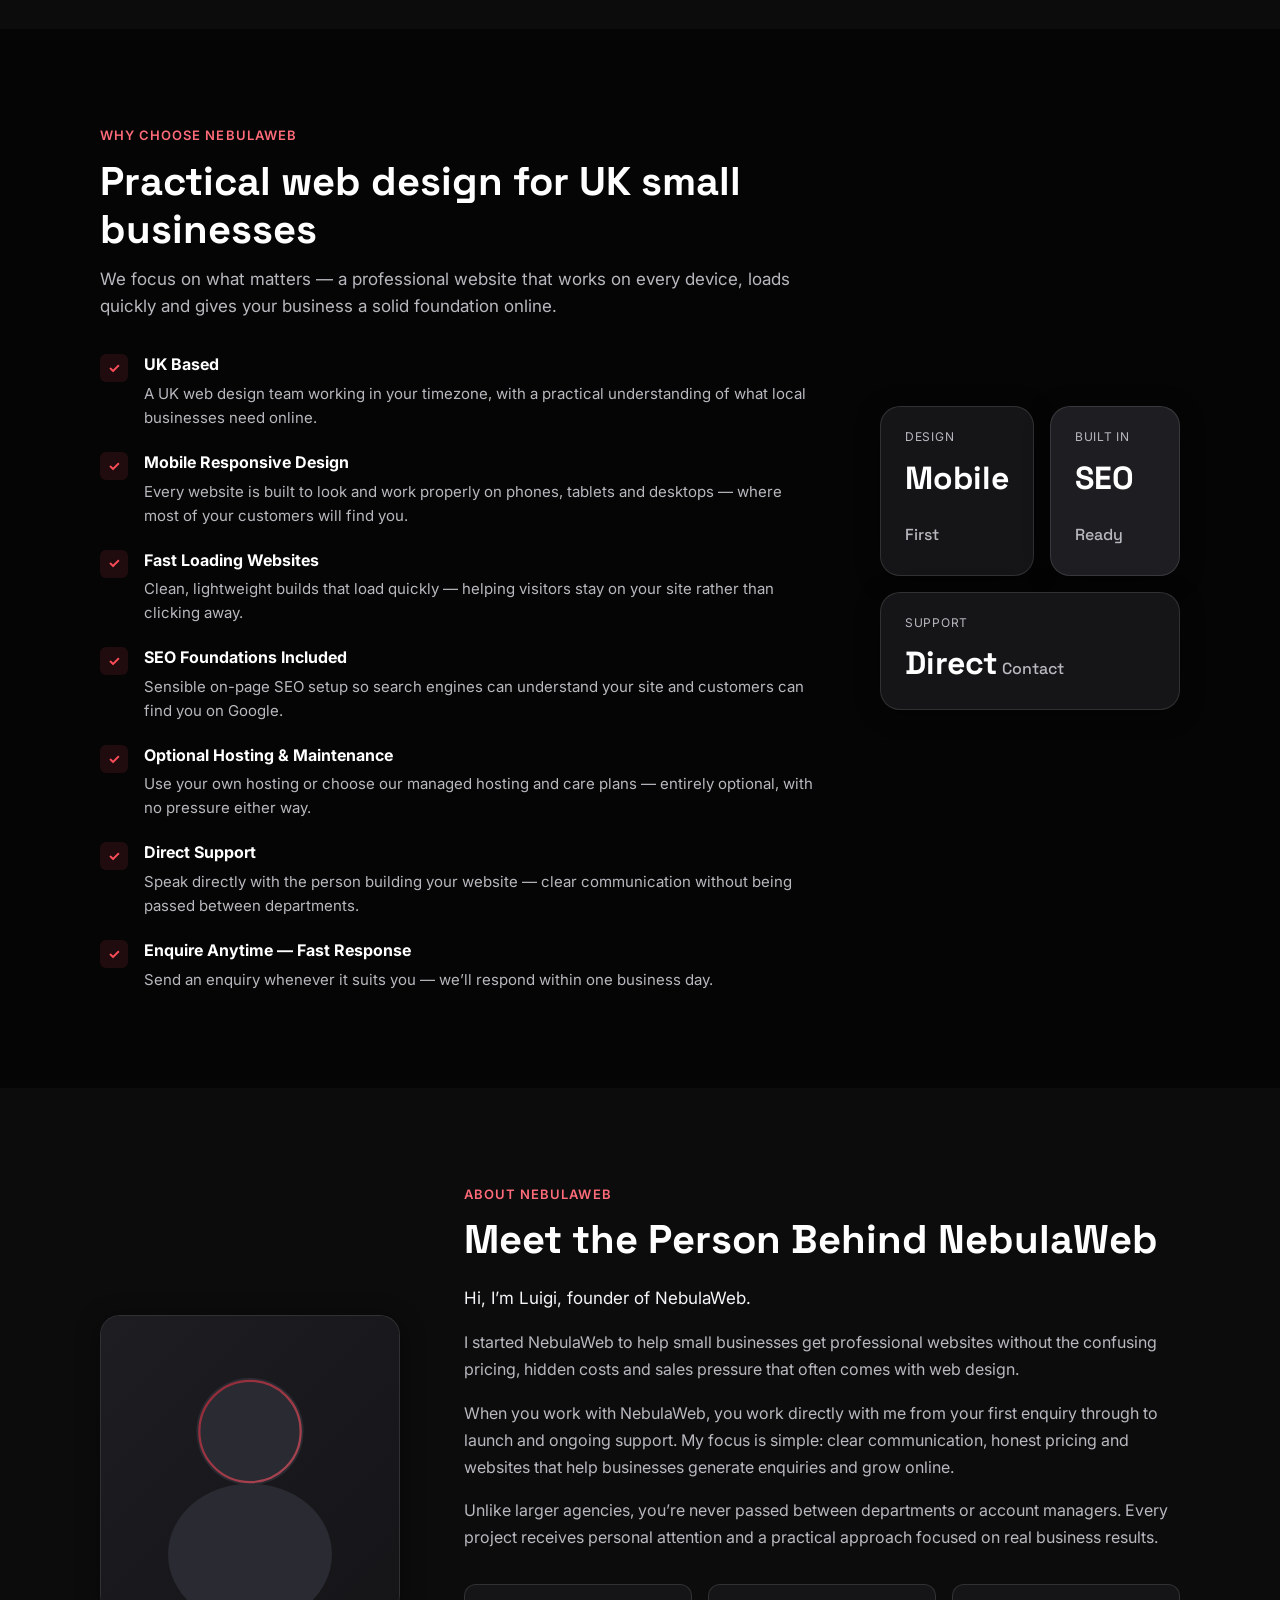
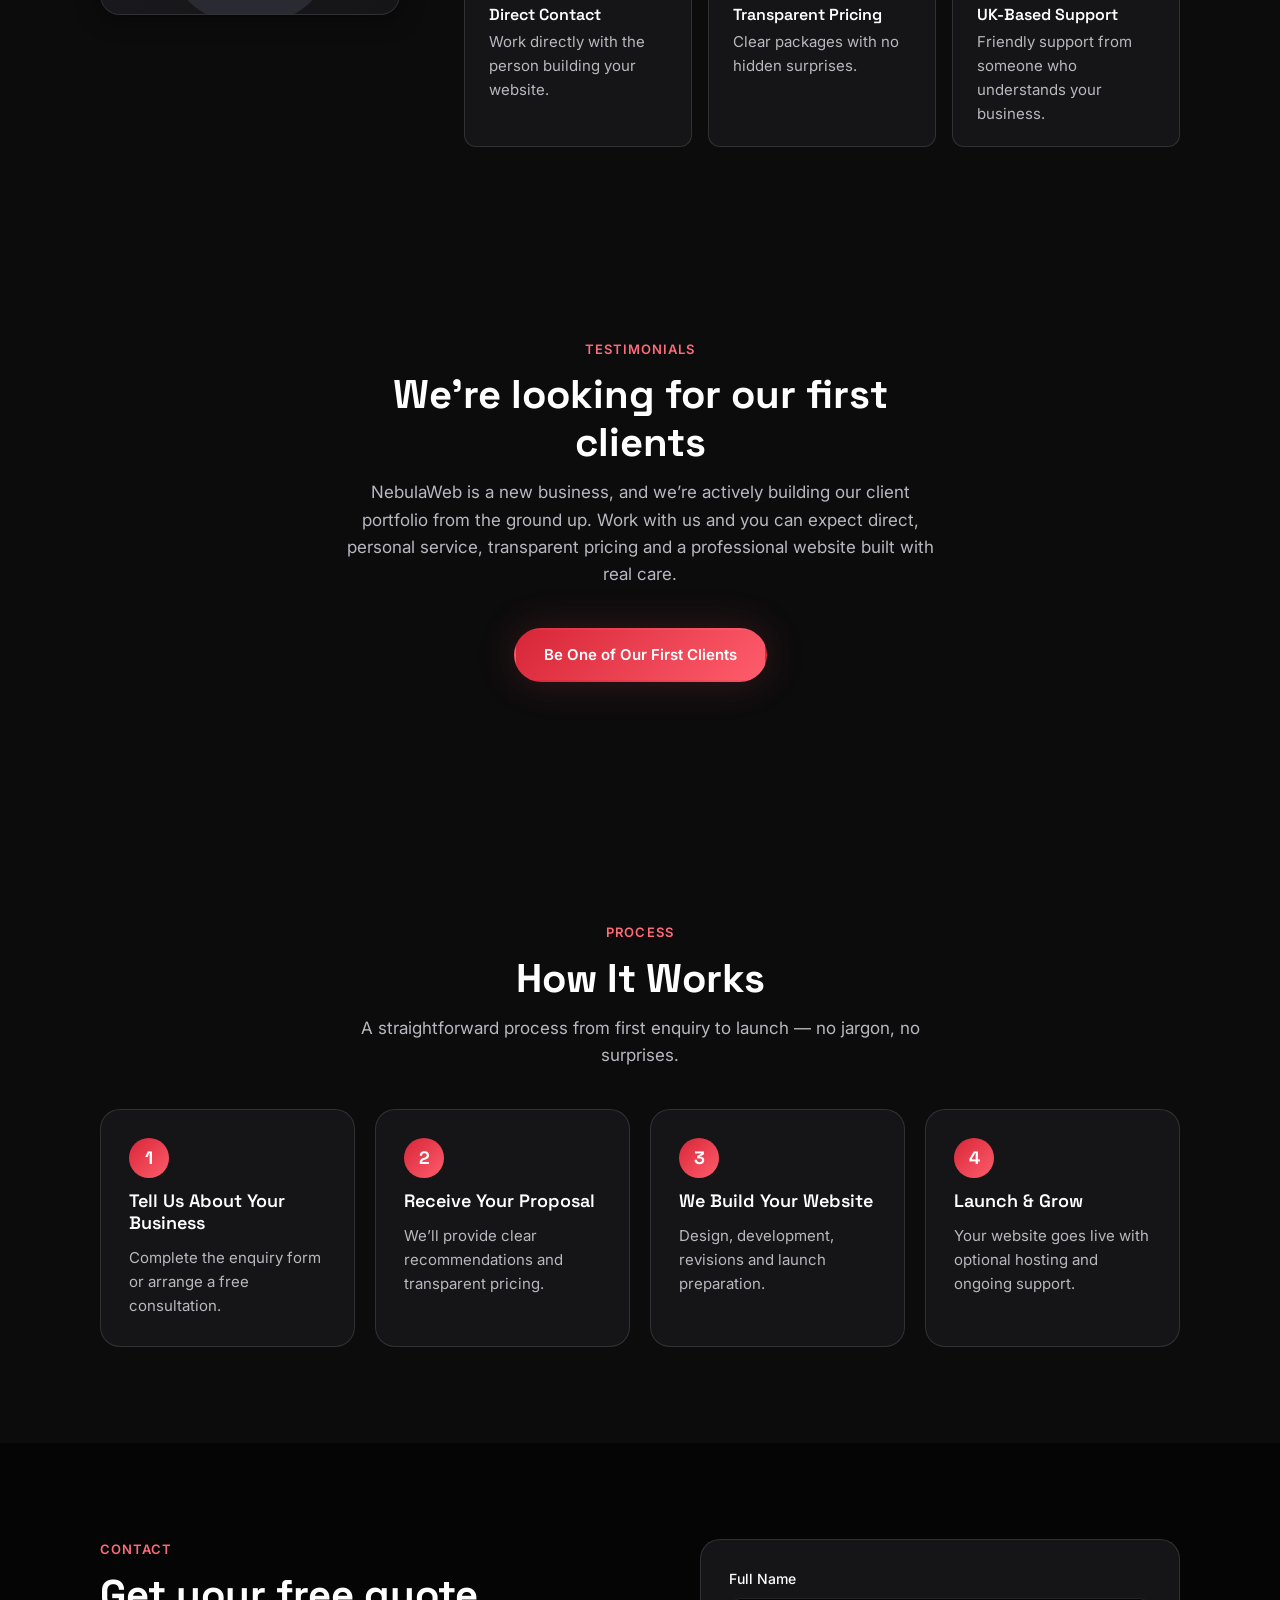
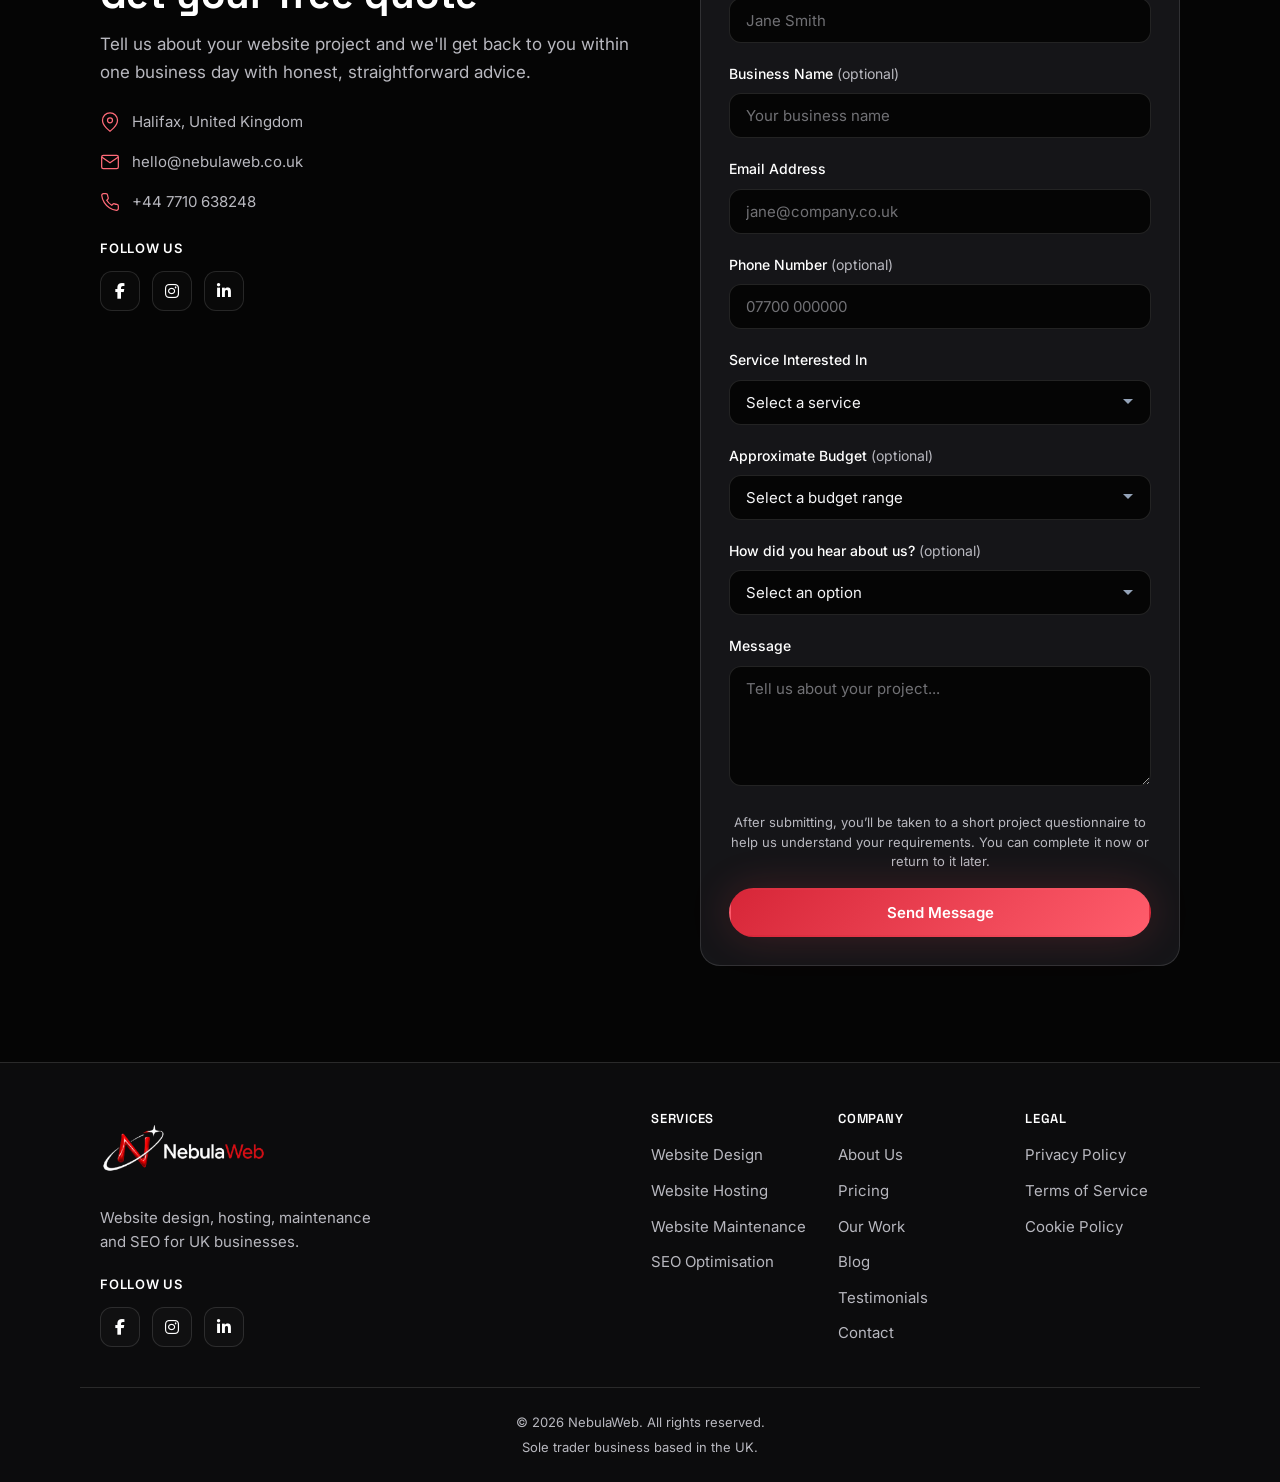
==== commit 3f609ce3: "Intro splash screen and updated testimonials" ====
--- a/index.html
+++ b/index.html
@@ -35,6 +35,15 @@
     gtag('js', new Date());
 
     gtag('config', 'G-Z7PY0EXVFC');
+  </script>
+
+  <!-- Microsoft Clarity -->
+  <script type="text/javascript">
+    (function(c,l,a,r,i,t,y){
+        c[a]=c[a]||function(){(c[a].q=c[a].q||[]).push(arguments)};
+        t=l.createElement(r);t.async=1;t.src="https://www.clarity.ms/tag/"+i;
+        y=l.getElementsByTagName(r)[0];y.parentNode.insertBefore(t,y);
+    })(window, document, "clarity", "script", "x73lurkutm");
   </script>
   <meta name="google-site-verification" content="tG1JjbxoIbm_YB-1inh_eYr94Ke8U_bTeLJ-6Kw5o_8" />
 
@@ -116,8 +125,186 @@
     }
   }
   </script>
+
+  <style>
+    body.splash-active,
+    body:has(#splash:not(.splash--dismissed):not(.splash--removed)) {
+      overflow: hidden;
+    }
+
+    .splash {
+      position: fixed;
+      inset: 0;
+      z-index: 9999;
+      display: flex;
+      align-items: center;
+      justify-content: center;
+      background: #0a0a0f;
+      opacity: 1;
+      transition: opacity 0.55s ease;
+    }
+
+    .splash.splash--dismissed {
+      opacity: 0;
+      pointer-events: none;
+    }
+
+    .splash.splash--removed {
+      display: none;
+    }
+
+    .splash__content {
+      display: flex;
+      flex-direction: column;
+      align-items: center;
+      text-align: center;
+      padding: 0 1.5rem;
+    }
+
+    .splash__logo-wrap {
+      position: relative;
+      display: flex;
+      align-items: center;
+      justify-content: center;
+      width: min(320px, 78vw);
+      height: min(320px, 78vw);
+    }
+
+    .splash__glow {
+      position: absolute;
+      width: 220px;
+      height: 220px;
+      border-radius: 50%;
+      background: radial-gradient(circle, rgba(200, 20, 20, 0.45) 0%, rgba(200, 20, 20, 0.12) 45%, transparent 72%);
+      pointer-events: none;
+    }
+
+    .splash__ring {
+      position: absolute;
+      width: 140px;
+      height: 140px;
+      border: 2px solid rgba(200, 20, 20, 0.55);
+      border-radius: 50%;
+      pointer-events: none;
+      animation: splash-pulse 2.4s ease-out infinite;
+    }
+
+    .splash__ring--2 {
+      animation-delay: 1.2s;
+    }
+
+    .splash__logo-float {
+      position: relative;
+      z-index: 2;
+      animation: splash-float 4.2s ease-in-out 0.95s infinite;
+    }
+
+    .splash__logo {
+      display: block;
+      width: min(280px, 68vw);
+      height: auto;
+      animation: splash-scale-in 0.95s cubic-bezier(0.22, 1, 0.36, 1) forwards;
+    }
+
+    .splash__tagline {
+      margin: 1.75rem 0 0;
+      max-width: 22rem;
+      font-family: 'Inter', sans-serif;
+      font-size: 0.6875rem;
+      font-weight: 500;
+      letter-spacing: 0.14em;
+      line-height: 1.6;
+      text-transform: uppercase;
+      color: #fff;
+      opacity: 0;
+      animation: splash-tagline-in 0.75s ease 0.65s forwards;
+    }
+
+    .splash__skip {
+      position: fixed;
+      right: 1.5rem;
+      bottom: 1.5rem;
+      z-index: 10000;
+      padding: 0.5rem 0.75rem;
+      border: none;
+      background: transparent;
+      color: rgba(255, 255, 255, 0.45);
+      font-family: 'Inter', sans-serif;
+      font-size: 0.8125rem;
+      letter-spacing: 0.04em;
+      cursor: pointer;
+      transition: color 0.2s ease;
+    }
+
+    .splash__skip:hover,
+    .splash__skip:focus-visible {
+      color: #fff;
+      outline: none;
+    }
+
+    @keyframes splash-scale-in {
+      0% {
+        transform: scale(0.72);
+        filter: brightness(2.2);
+      }
+      45% {
+        filter: brightness(1.35);
+      }
+      100% {
+        transform: scale(1);
+        filter: brightness(1);
+      }
+    }
+
+    @keyframes splash-float {
+      0%, 100% {
+        transform: translateY(0);
+      }
+      50% {
+        transform: translateY(-12px);
+      }
+    }
+
+    @keyframes splash-pulse {
+      0% {
+        transform: scale(0.75);
+        opacity: 0.75;
+      }
+      100% {
+        transform: scale(2.6);
+        opacity: 0;
+      }
+    }
+
+    @keyframes splash-tagline-in {
+      to {
+        opacity: 0.82;
+      }
+    }
+
+    @media (prefers-reduced-motion: reduce) {
+      .splash {
+        display: none !important;
+      }
+    }
+  </style>
 </head>
 <body>
+
+  <div id="splash" class="splash" role="dialog" aria-label="Welcome to NebulaWeb" aria-modal="true">
+    <div class="splash__content">
+      <div class="splash__logo-wrap">
+        <div class="splash__glow" aria-hidden="true"></div>
+        <span class="splash__ring splash__ring--1" aria-hidden="true"></span>
+        <span class="splash__ring splash__ring--2" aria-hidden="true"></span>
+        <div class="splash__logo-float">
+          <img src="images/logo.png" alt="NebulaWeb" class="splash__logo" width="280">
+        </div>
+      </div>
+      <p class="splash__tagline">Build beautiful websites. Automate everything else.</p>
+    </div>
+    <button type="button" class="splash__skip" id="splash-skip">Skip ›</button>
+  </div>
 
   <!-- Navigation -->
   <header class="header" id="header">
@@ -356,64 +543,12 @@
       <div class="container">
         <div class="section__header">
           <p class="section__eyebrow">Testimonials</p>
-          <h2 class="section__title">What our clients say</h2>
-          <p class="section__desc">Feedback from small businesses we've worked with on their websites.</p>
-        </div>
-
-        <div class="testimonials__grid">
-          <blockquote class="testimonial-card">
-            <div class="testimonial-card__stars" aria-label="5 out of 5 stars">
-              <span class="testimonial-card__star" aria-hidden="true">★</span>
-              <span class="testimonial-card__star" aria-hidden="true">★</span>
-              <span class="testimonial-card__star" aria-hidden="true">★</span>
-              <span class="testimonial-card__star" aria-hidden="true">★</span>
-              <span class="testimonial-card__star" aria-hidden="true">★</span>
-            </div>
-            <p class="testimonial-card__text">&ldquo;Our new website looks much more professional and works properly on mobile. Communication was straightforward throughout, and we knew exactly what was happening at each stage.&rdquo;</p>
-            <footer class="testimonial-card__author">
-              <div class="testimonial-card__avatar">JD</div>
-              <div>
-                <cite class="testimonial-card__name">James D.</cite>
-                <span class="testimonial-card__role">Plumbing Business Owner, Halifax</span>
-              </div>
-            </footer>
-          </blockquote>
-
-          <blockquote class="testimonial-card">
-            <div class="testimonial-card__stars" aria-label="5 out of 5 stars">
-              <span class="testimonial-card__star" aria-hidden="true">★</span>
-              <span class="testimonial-card__star" aria-hidden="true">★</span>
-              <span class="testimonial-card__star" aria-hidden="true">★</span>
-              <span class="testimonial-card__star" aria-hidden="true">★</span>
-              <span class="testimonial-card__star" aria-hidden="true">★</span>
-            </div>
-            <p class="testimonial-card__text">&ldquo;I needed a clean, simple site to explain what we do and make it easy for people to get in touch. The result looks professional and I&rsquo;m much happier sending clients to it.&rdquo;</p>
-            <footer class="testimonial-card__author">
-              <div class="testimonial-card__avatar">SM</div>
-              <div>
-                <cite class="testimonial-card__name">Sarah M.</cite>
-                <span class="testimonial-card__role">Property Services Director, Leeds</span>
-              </div>
-            </footer>
-          </blockquote>
-
-          <blockquote class="testimonial-card">
-            <div class="testimonial-card__stars" aria-label="5 out of 5 stars">
-              <span class="testimonial-card__star" aria-hidden="true">★</span>
-              <span class="testimonial-card__star" aria-hidden="true">★</span>
-              <span class="testimonial-card__star" aria-hidden="true">★</span>
-              <span class="testimonial-card__star" aria-hidden="true">★</span>
-              <span class="testimonial-card__star" aria-hidden="true">★</span>
-            </div>
-            <p class="testimonial-card__text">&ldquo;We finally have a website that reflects our business properly. It loads quickly, looks good on phones and makes it easy for customers to contact us.&rdquo;</p>
-            <footer class="testimonial-card__author">
-              <div class="testimonial-card__avatar">MR</div>
-              <div>
-                <cite class="testimonial-card__name">Michael R.</cite>
-                <span class="testimonial-card__role">Trades Business Owner, Bradford</span>
-              </div>
-            </footer>
-          </blockquote>
+          <h2 class="section__title">We&rsquo;re looking for our first clients</h2>
+          <p class="section__desc">NebulaWeb is a new business, and we&rsquo;re actively building our client portfolio from the ground up. Work with us and you can expect direct, personal service, transparent pricing and a professional website built with real care.</p>
+        </div>
+
+        <div class="hero__actions">
+          <a href="#contact" class="btn btn--primary">Be One of Our First Clients</a>
         </div>
       </div>
     </section>
@@ -652,6 +787,51 @@
     </div>
   </footer>
 
+  <script>
+    (function () {
+      var SPLASH_KEY = 'nebulaweb-splash-seen';
+      var AUTO_DISMISS_MS = 3500;
+      var FADE_MS = 550;
+
+      var splash = document.getElementById('splash');
+      var skipBtn = document.getElementById('splash-skip');
+      if (!splash) return;
+
+      var prefersReducedMotion = window.matchMedia('(prefers-reduced-motion: reduce)').matches;
+      var alreadySeen = sessionStorage.getItem(SPLASH_KEY) === '1';
+
+      if (prefersReducedMotion || alreadySeen) {
+        splash.remove();
+        return;
+      }
+
+      document.body.classList.add('splash-active');
+      sessionStorage.setItem(SPLASH_KEY, '1');
+
+      var dismissed = false;
+      var autoTimer;
+
+      function dismissSplash() {
+        if (dismissed) return;
+        dismissed = true;
+
+        if (autoTimer) {
+          clearTimeout(autoTimer);
+        }
+
+        splash.classList.add('splash--dismissed');
+        document.body.classList.remove('splash-active');
+
+        window.setTimeout(function () {
+          splash.classList.add('splash--removed');
+          splash.remove();
+        }, FADE_MS);
+      }
+
+      skipBtn.addEventListener('click', dismissSplash);
+      autoTimer = window.setTimeout(dismissSplash, AUTO_DISMISS_MS);
+    })();
+  </script>
   <script src="script.js"></script>
 </body>
 </html>
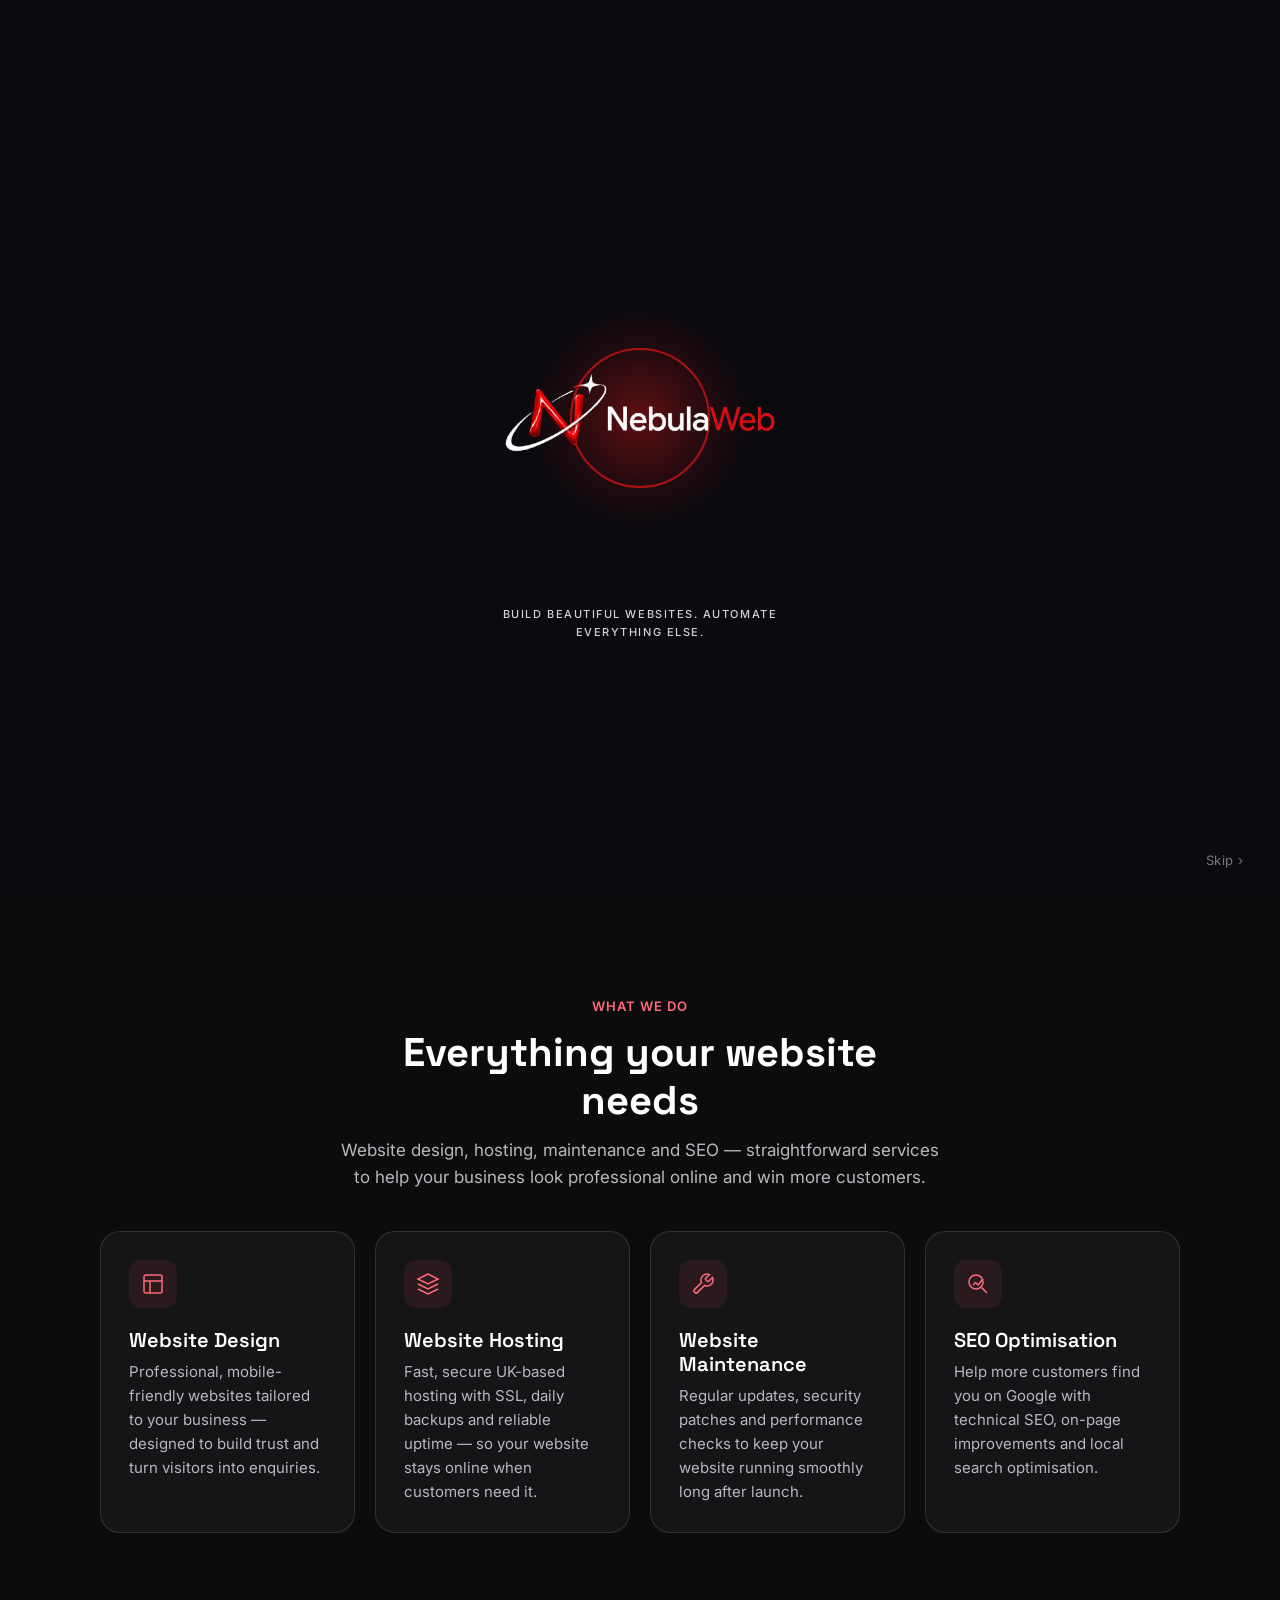
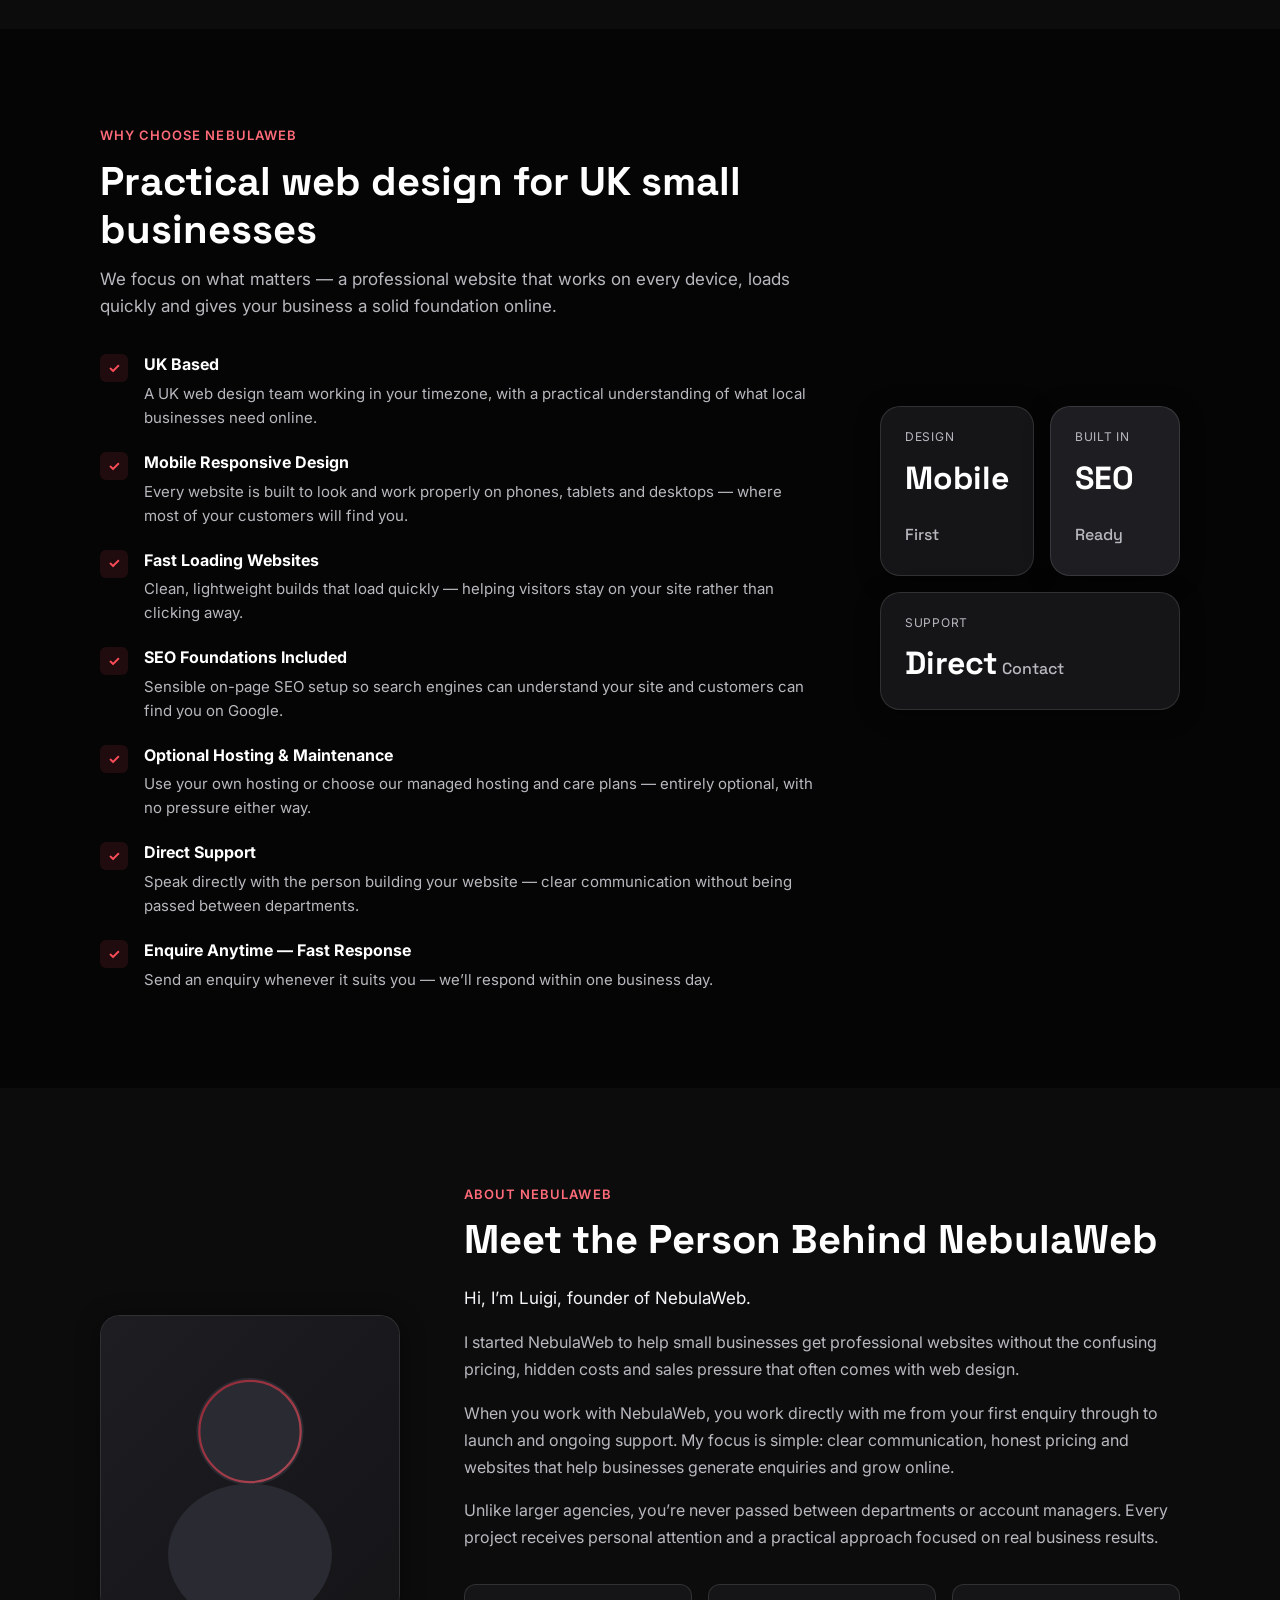
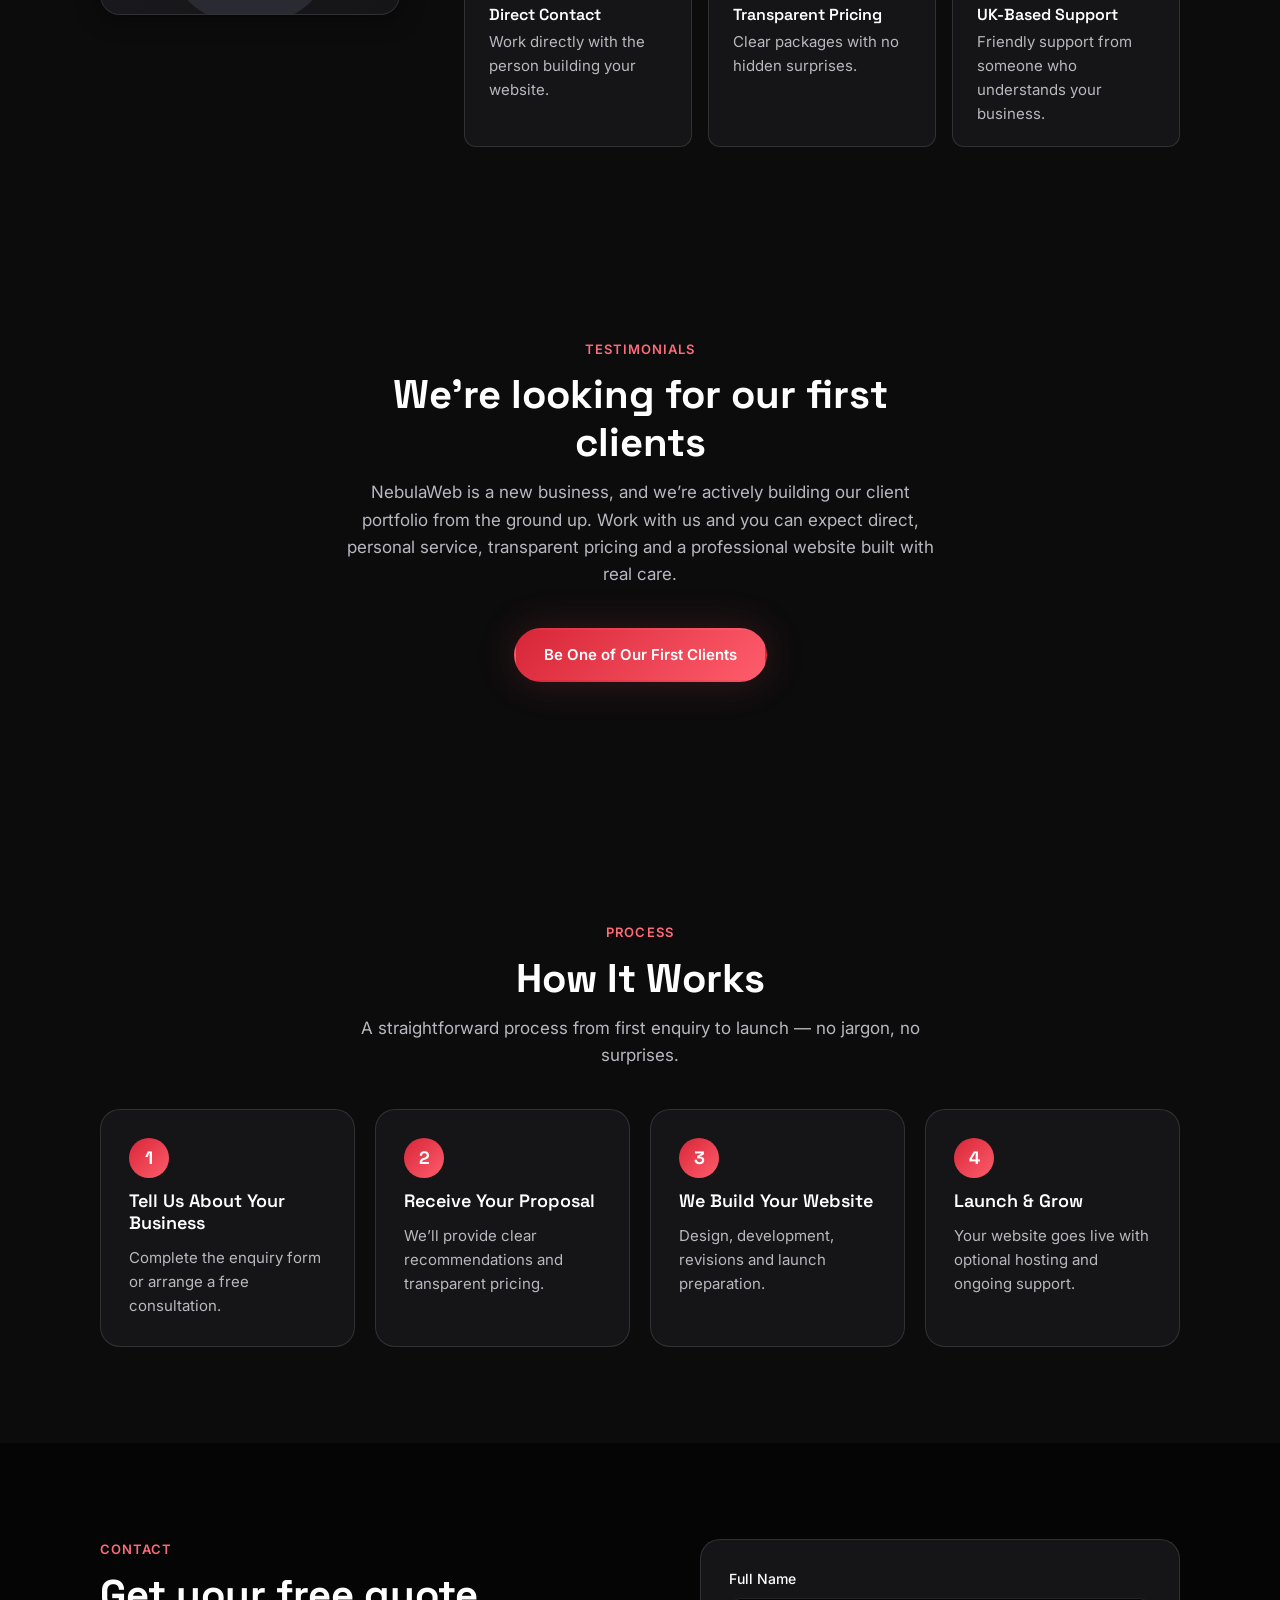
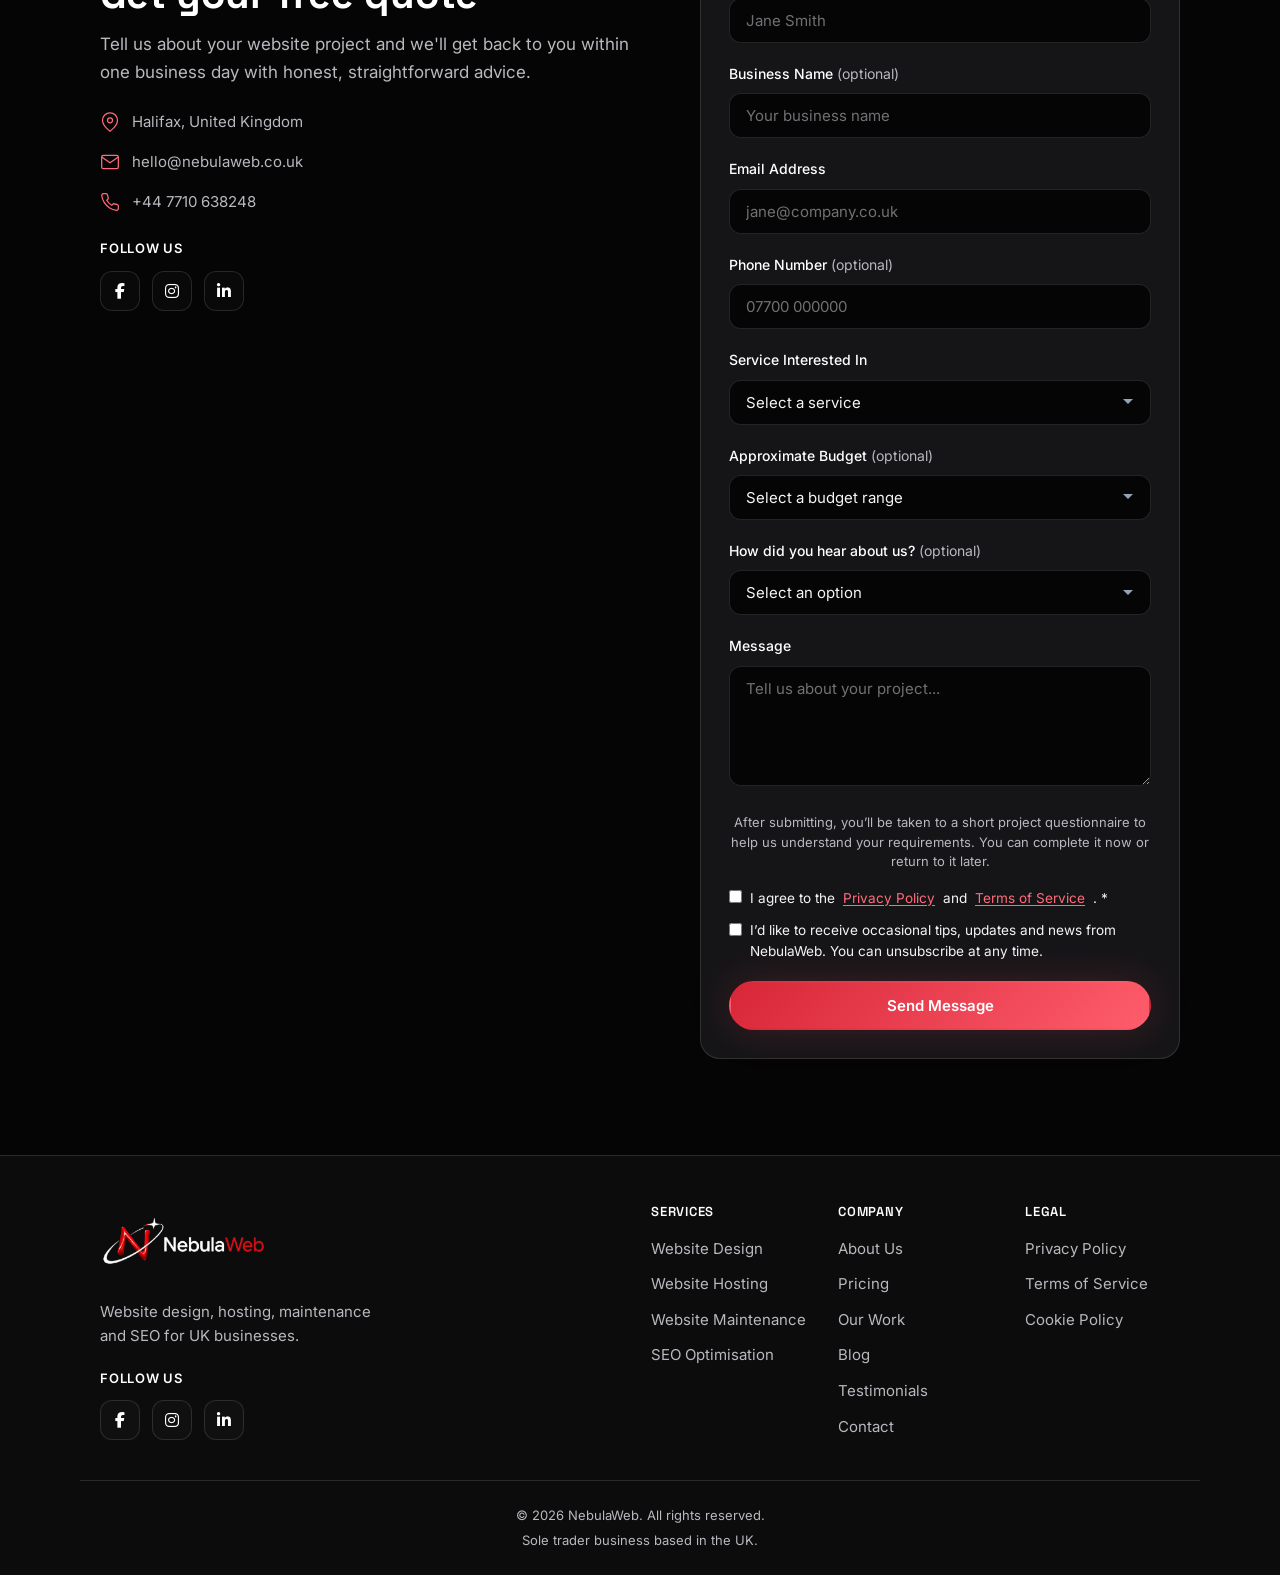
==== commit 724a11fd: "Intro splash screen and updated testimonials" ====
--- a/index.html
+++ b/index.html
@@ -668,7 +668,7 @@
           </div>
           <div class="form-group">
             <label for="phone">Phone Number <span class="form-group__optional">(optional)</span></label>
-            <input type="tel" id="phone" name="phone" placeholder="07700 000000" autocomplete="tel">
+            <input type="tel" id="phone" name="phone" placeholder="07700 000000" autocomplete="tel" pattern="^(\+44\s?|0)[0-9]{2,4}(\s?[0-9]{3,4}){1,2}$" title="Please enter a valid UK phone number (e.g. 07700 000000 or 01422 123456)">
           </div>
           <div class="form-group">
             <label for="service">Service Interested In</label>
@@ -686,10 +686,11 @@
             <label for="budget">Approximate Budget <span class="form-group__optional">(optional)</span></label>
             <select id="budget" name="budget">
               <option value="" selected>Select a budget range</option>
-              <option value="Under £500">Under £500</option>
               <option value="£500 - £1,000">£500 - £1,000</option>
               <option value="£1,000 - £2,500">£1,000 - £2,500</option>
-              <option value="£2,500+">£2,500+</option>
+              <option value="£2,500 - £5,000">£2,500 - £5,000</option>
+              <option value="£5,000+">£5,000+</option>
+              <option value="Not sure">Not sure / To be discussed</option>
             </select>
           </div>
           <div class="form-group">
@@ -711,6 +712,20 @@
             <textarea id="message" name="message" rows="4" placeholder="Tell us about your project..." required></textarea>
           </div>
           <p class="form-follow-up-note">After submitting, you&rsquo;ll be taken to a short project questionnaire to help us understand your requirements. You can complete it now or return to it later.</p>
+
+          <div class="consent-checkboxes">
+            <label for="privacy-consent">
+              <input type="checkbox" id="privacy-consent" name="privacy-consent" required>
+              I agree to the <a href="/privacy-policy" target="_blank" style="white-space:nowrap;">Privacy Policy</a> and <a href="/terms-of-service" target="_blank" style="white-space:nowrap;">Terms of Service</a>. *
+            </label>
+            <label for="marketing-consent">
+              <input type="checkbox" id="marketing-consent" name="marketing-consent">
+              I&rsquo;d like to receive occasional tips, updates and news from NebulaWeb. You can unsubscribe at any time.
+            </label>
+            <input type="hidden" name="privacy_consent" id="privacy-consent-value" value="false">
+            <input type="hidden" name="marketing_consent" id="marketing-consent-value" value="false">
+          </div>
+
           <button type="submit" class="btn btn--primary btn--full">Send Message</button>
         </form>
       </div>
--- a/style.css
+++ b/style.css
@@ -1002,6 +1002,66 @@
   min-height: 120px;
 }
 
+.consent-checkboxes {
+  display: flex;
+  flex-direction: column;
+  gap: 0.75rem;
+  margin-bottom: 1.25rem;
+}
+
+.consent-checkboxes label {
+  display: flex;
+  align-items: flex-start;
+  gap: 0.5rem;
+  font-size: 0.85rem;
+  line-height: 1.5;
+  color: var(--color-text);
+  cursor: pointer;
+}
+
+.consent-checkboxes label[for="privacy-consent"] a {
+  white-space: nowrap;
+}
+
+.consent-checkboxes input[type="checkbox"] {
+  width: auto;
+  margin-top: 0.15rem;
+  flex-shrink: 0;
+  accent-color: var(--color-primary);
+  cursor: pointer;
+}
+
+.consent-checkboxes a {
+  color: var(--color-primary-l);
+  text-decoration: underline;
+  text-underline-offset: 2px;
+}
+
+.consent-checkboxes a:hover {
+  color: var(--color-accent-l);
+}
+
+.form-field-error {
+  margin-top: 0.375rem;
+  font-size: 0.8125rem;
+  color: #e05a5a;
+}
+
+.contact__form.was-validated .form-group input:invalid,
+.contact__form.was-validated .form-group textarea:invalid,
+.contact__form.was-validated .form-group select:invalid,
+.questionnaire-form.was-validated .form-group input:invalid,
+.questionnaire-form.was-validated .form-group textarea:invalid,
+.questionnaire-form.was-validated .form-group select:invalid,
+.contact__form .form-group input:user-invalid,
+.contact__form .form-group textarea:user-invalid,
+.contact__form .form-group select:user-invalid,
+.questionnaire-form .form-group input:user-invalid,
+.questionnaire-form .form-group textarea:user-invalid,
+.questionnaire-form .form-group select:user-invalid {
+  border-color: #e05a5a;
+}
+
 .form-feedback {
   margin-top: 0.75rem;
   font-size: 0.875rem;
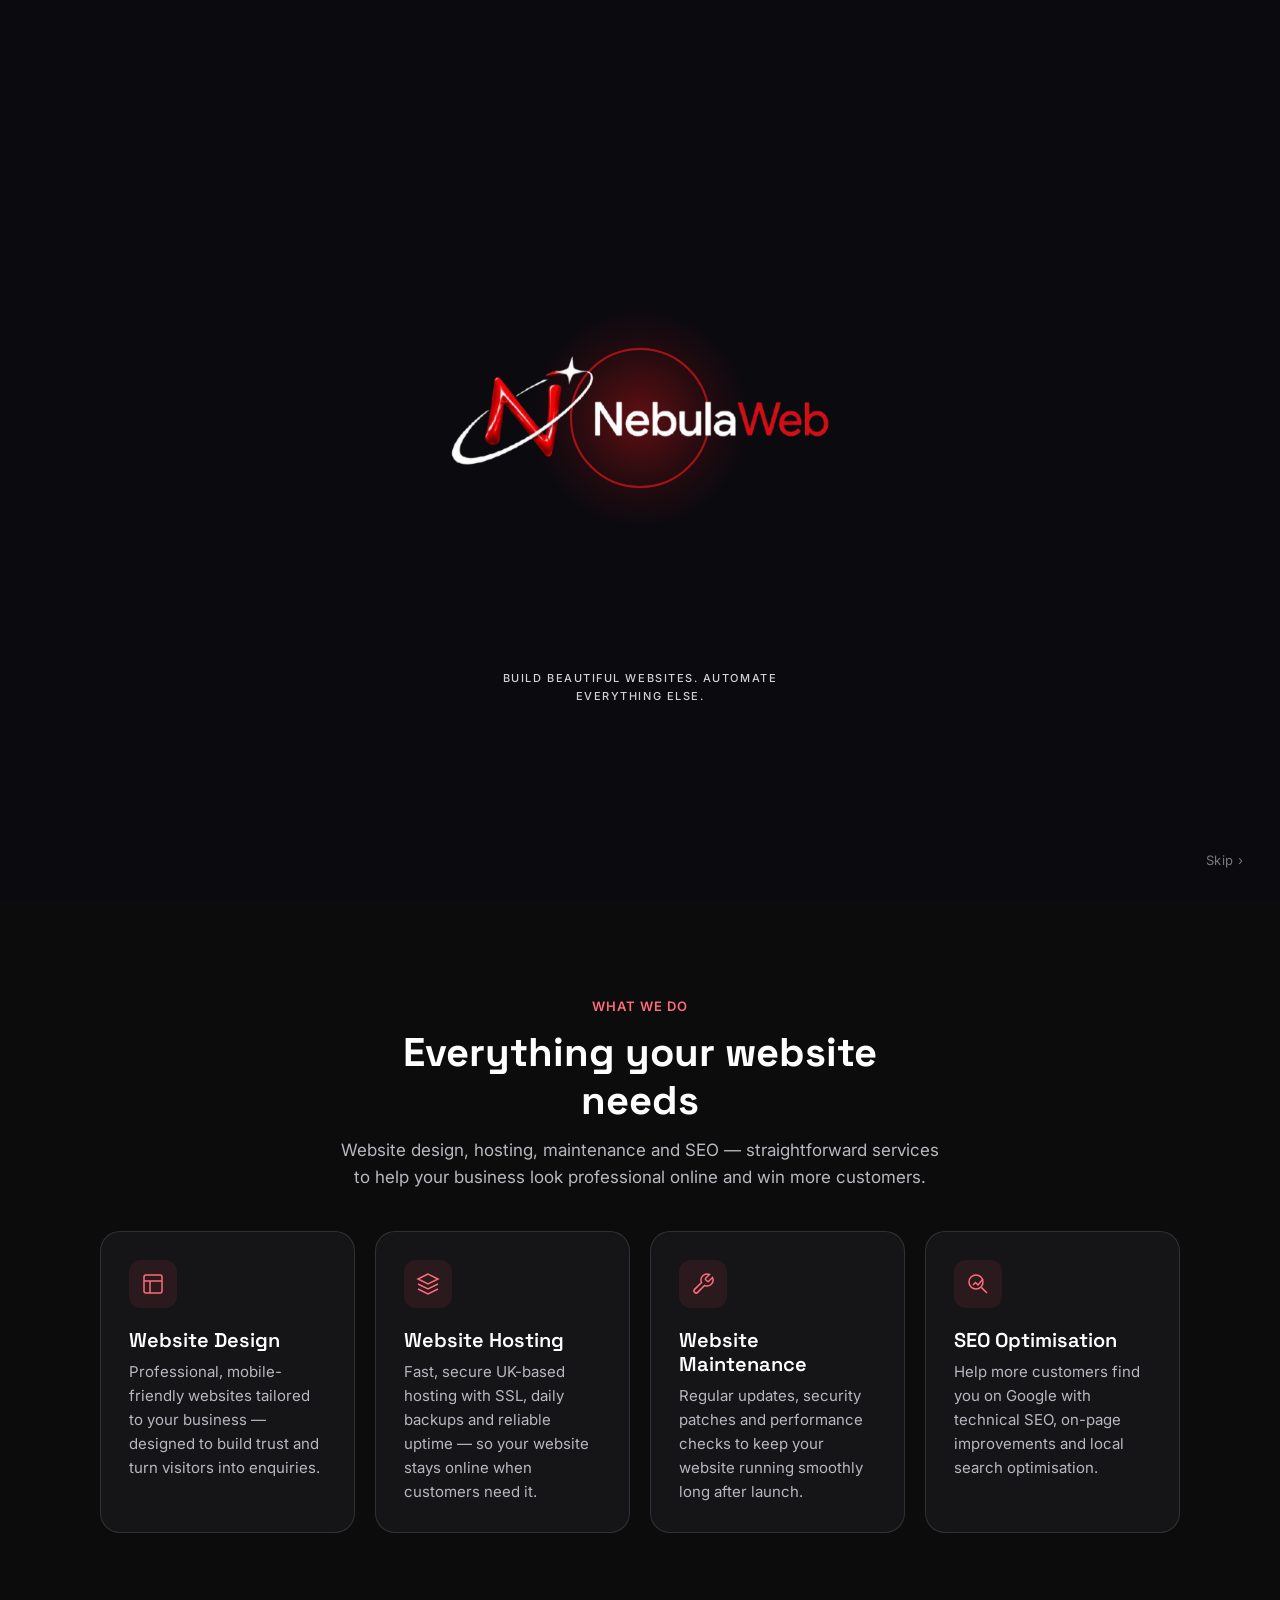
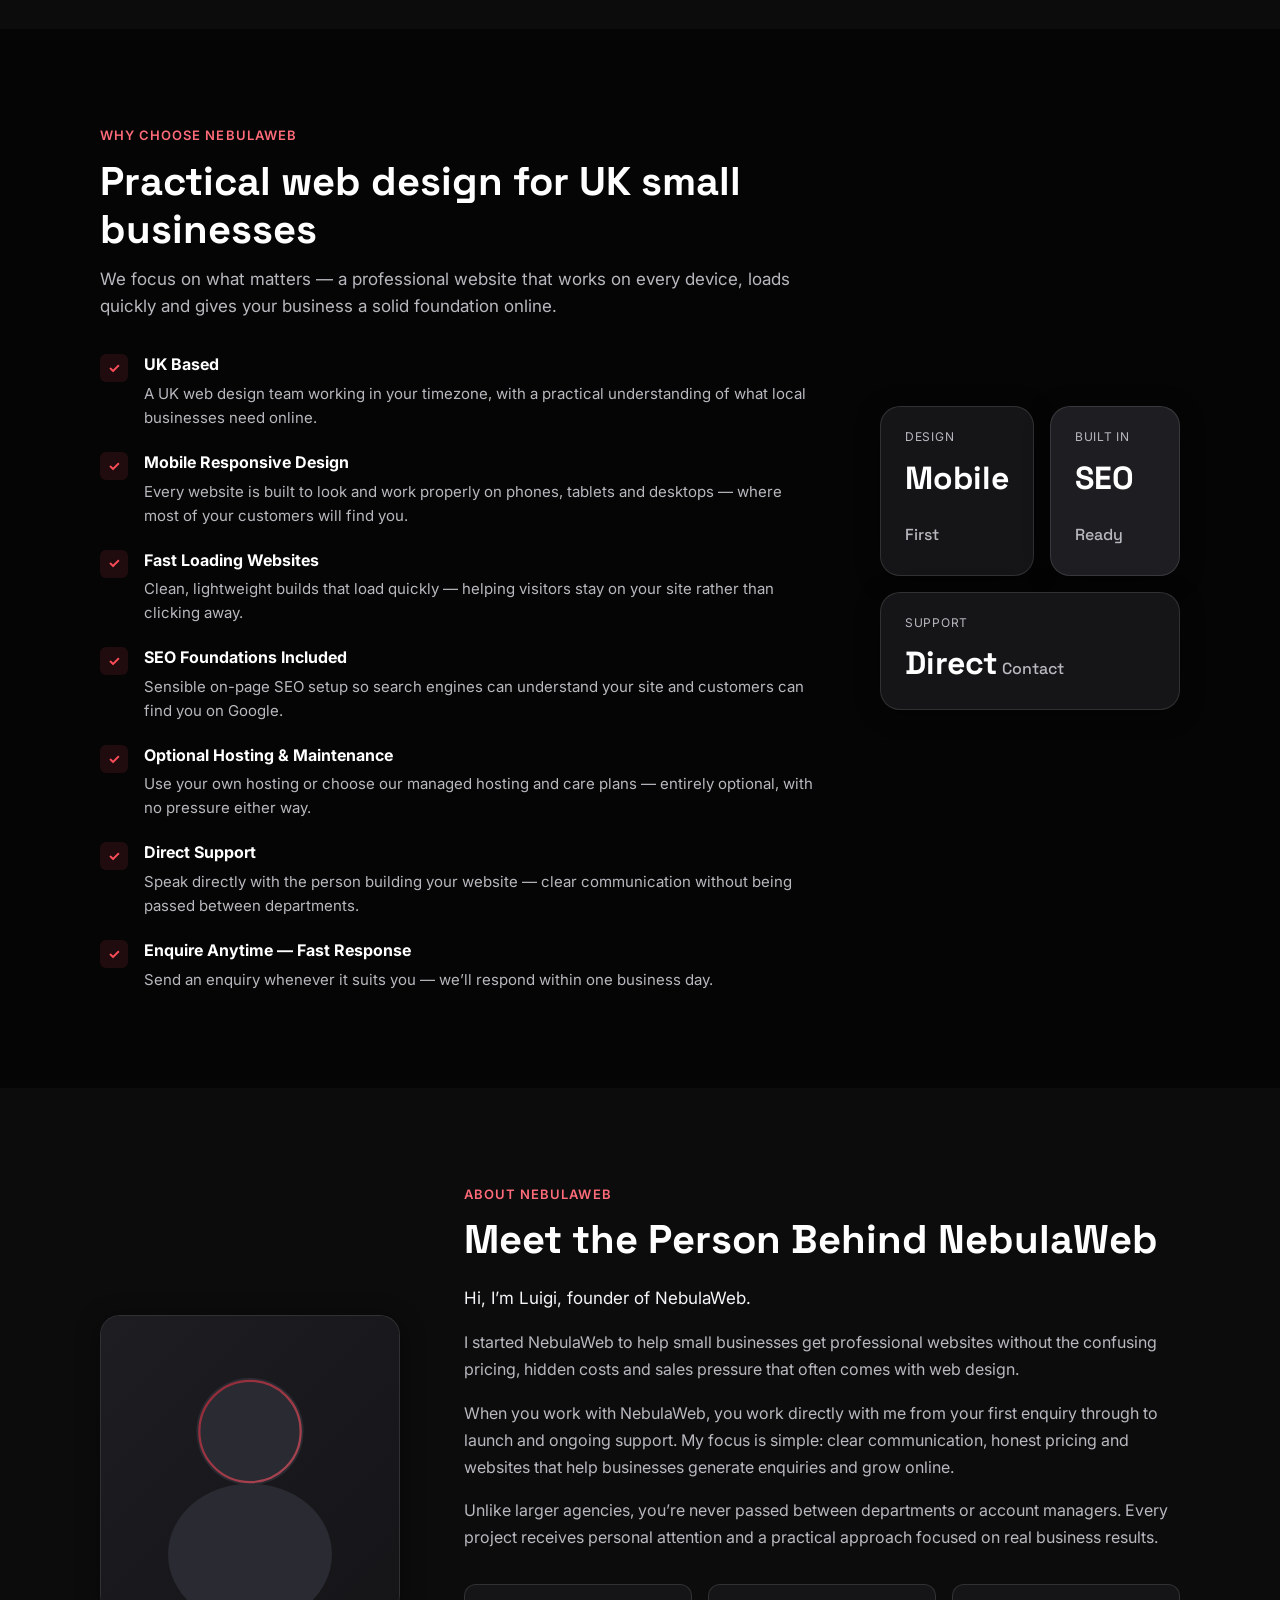
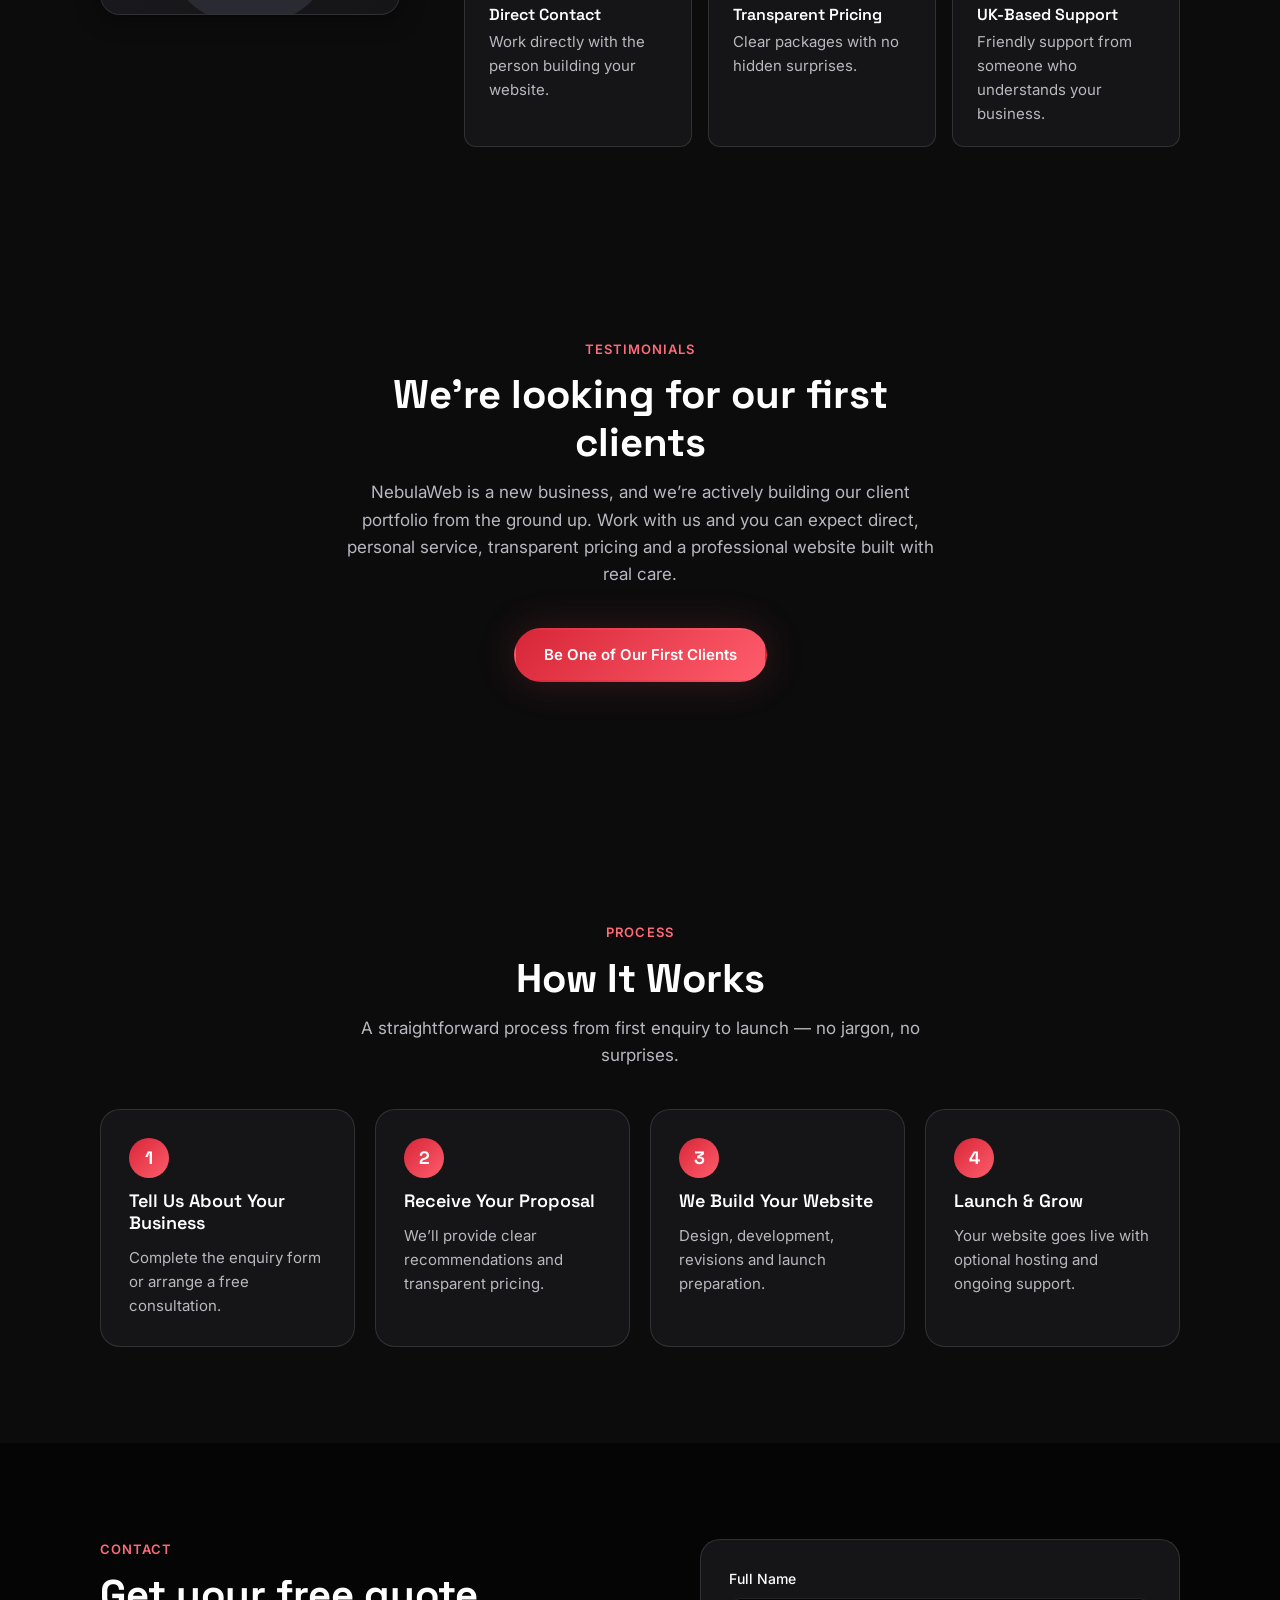
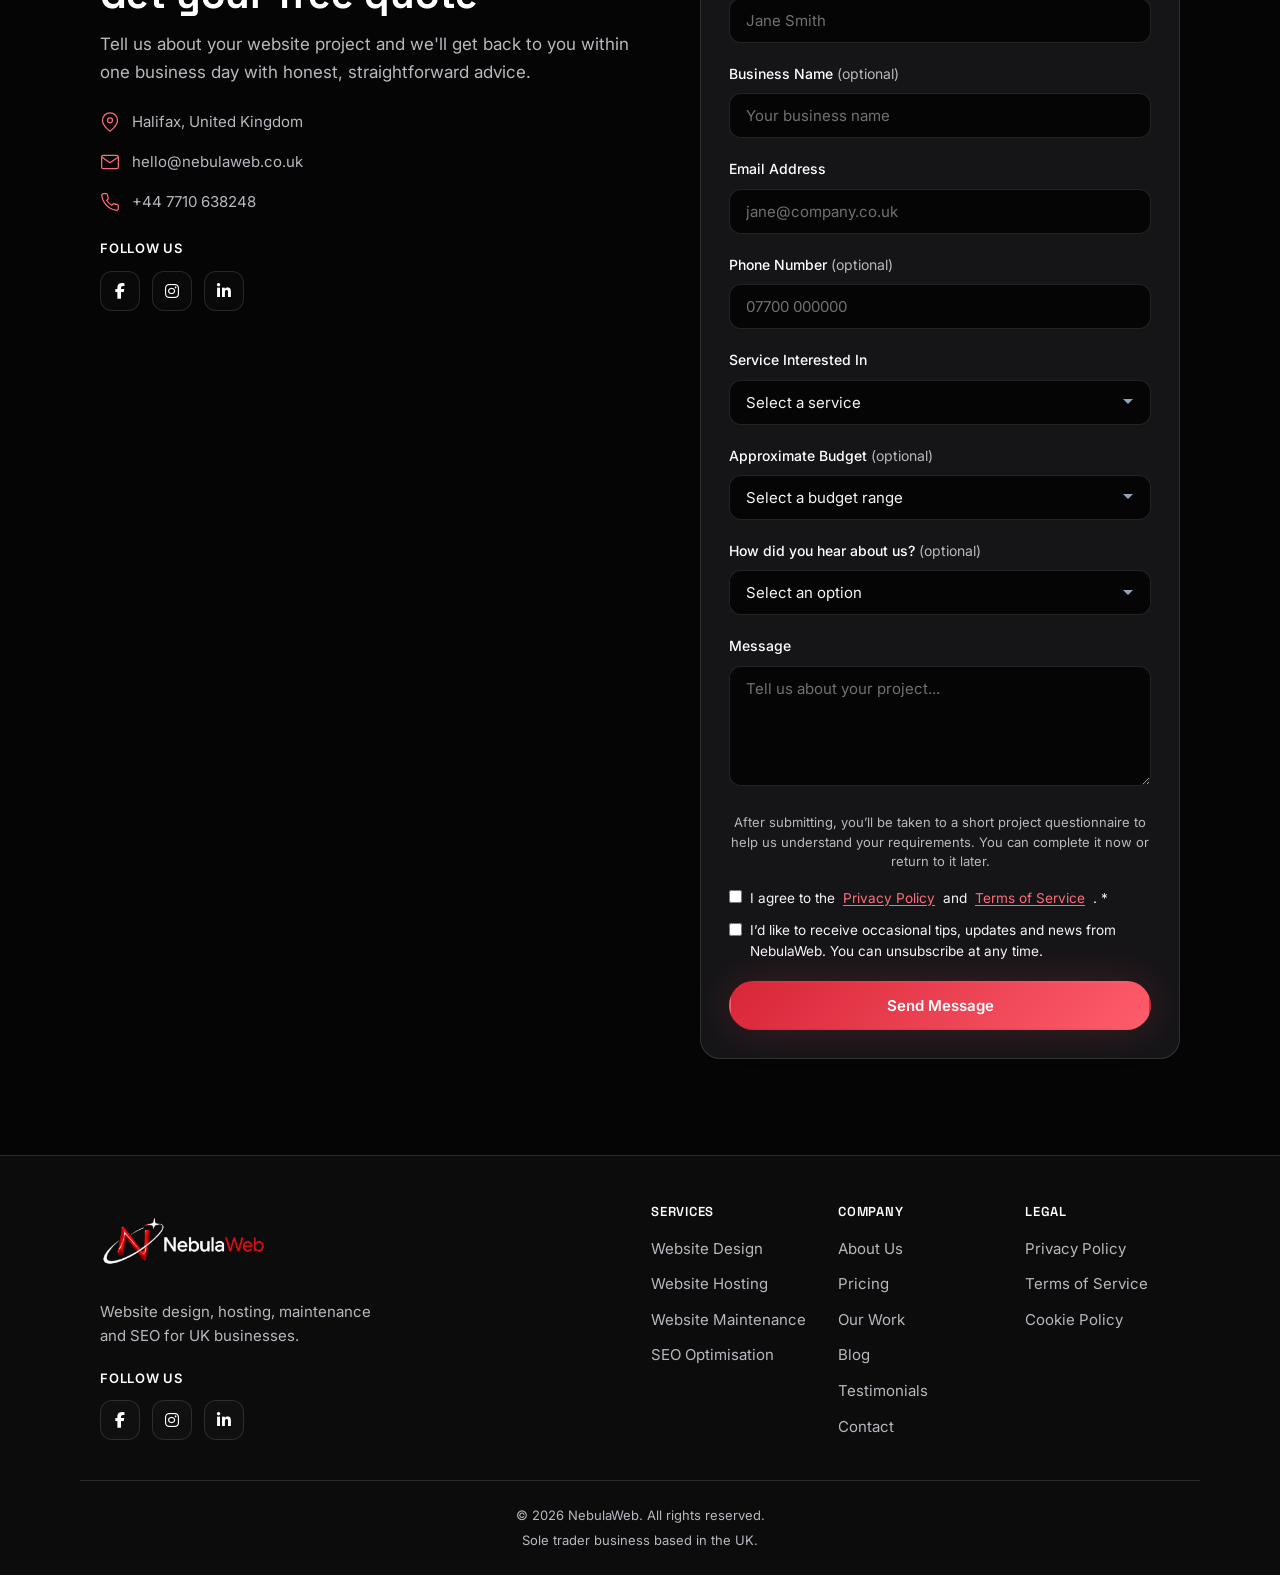
==== commit 56efd96a: "Rendering optimisation" ====
--- a/index.html
+++ b/index.html
@@ -24,8 +24,475 @@
   <link rel="preconnect" href="https://fonts.googleapis.com">
   <link rel="preconnect" href="https://fonts.gstatic.com" crossorigin>
   <link href="https://fonts.googleapis.com/css2?family=Inter:wght@400;500;600;700&family=Space+Grotesk:wght@500;600;700&display=swap" rel="stylesheet">
-  <link rel="stylesheet" href="style.css">
-  <link rel="stylesheet" href="https://cdnjs.cloudflare.com/ajax/libs/font-awesome/6.7.2/css/all.min.css" crossorigin="anonymous" referrerpolicy="no-referrer">
+  <style>
+    :root {
+      --color-bg:        #050505;
+      --color-bg-alt:    #0c0c0d;
+      --color-surface:   #151518;
+      --color-surface-2: #1d1d22;
+      --color-border:    rgba(255, 255, 255, 0.12);
+      --color-text:      #f5f5f7;
+      --color-text-muted:#b8b8bf;
+      --color-heading:   #ffffff;
+      --color-primary:   #d72638;
+      --color-primary-l: #ff6b79;
+      --color-accent:    #ff4d5a;
+      --color-accent-l:  #ff8a8a;
+      --gradient-brand:  linear-gradient(135deg, #d72638 0%, #ff5d6c 100%);
+      --gradient-glow:   radial-gradient(ellipse at 50% 0%, rgba(255, 77, 90, 0.12) 0%, transparent 70%);
+      --font-body:   'Inter', system-ui, -apple-system, sans-serif;
+      --font-display:'Space Grotesk', system-ui, sans-serif;
+      --radius-sm:  6px;
+      --radius-md:  12px;
+      --radius-lg:  20px;
+      --radius-full:9999px;
+      --shadow-sm:  0 1px 3px rgba(0, 0, 0, 0.35);
+      --shadow-md:  0 4px 24px rgba(0, 0, 0, 0.45);
+      --shadow-lg:  0 8px 40px rgba(0, 0, 0, 0.55);
+      --shadow-glow:0 0 40px rgba(255, 77, 90, 0.18);
+      --header-h:   64px;
+      --transition: 0.25s ease;
+      --container:  1120px;
+    }
+    *, *::before, *::after { box-sizing: border-box; margin: 0; padding: 0; }
+    html { scroll-behavior: smooth; scroll-padding-top: var(--header-h); }
+    body {
+      font-family: var(--font-body);
+      font-size: 1rem;
+      line-height: 1.6;
+      color: var(--color-text);
+      background-color: var(--color-bg);
+      -webkit-font-smoothing: antialiased;
+      overflow-x: hidden;
+    }
+    img, svg { display: block; max-width: 100%; }
+    a { color: var(--color-accent-l); text-decoration: none; transition: color var(--transition); }
+    a:hover { color: var(--color-accent); }
+    ul { list-style: none; }
+    h1, h2, h3 { font-family: var(--font-display); color: var(--color-heading); line-height: 1.2; }
+    .container { width: 100%; max-width: var(--container); margin-inline: auto; padding-inline: 1.25rem; }
+    .text-gradient {
+      background: var(--gradient-brand);
+      -webkit-background-clip: text;
+      -webkit-text-fill-color: transparent;
+      background-clip: text;
+    }
+    .section__eyebrow {
+      font-size: 0.8125rem;
+      font-weight: 600;
+      letter-spacing: 0.08em;
+      text-transform: uppercase;
+      color: var(--color-primary-l);
+      margin-bottom: 0.75rem;
+    }
+    .btn {
+      display: inline-flex;
+      align-items: center;
+      justify-content: center;
+      gap: 0.5rem;
+      padding: 0.8125rem 1.75rem;
+      font-family: var(--font-body);
+      font-size: 0.9375rem;
+      font-weight: 600;
+      border-radius: var(--radius-full);
+      border: 2px solid transparent;
+      cursor: pointer;
+      transition: background var(--transition), color var(--transition),
+                  border-color var(--transition), transform var(--transition),
+                  box-shadow var(--transition);
+      text-decoration: none;
+      white-space: nowrap;
+    }
+    .btn--primary {
+      background: var(--gradient-brand);
+      color: #fff;
+      box-shadow: var(--shadow-glow);
+    }
+    .btn--primary:hover {
+      color: #fff;
+      transform: translateY(-2px);
+      box-shadow: 0 0 60px rgba(255, 77, 90, 0.28);
+    }
+    .btn--ghost {
+      background: transparent;
+      color: var(--color-text);
+      border-color: var(--color-border);
+    }
+    .btn--ghost:hover {
+      color: var(--color-heading);
+      border-color: rgba(255, 255, 255, 0.2);
+      background: rgba(255, 255, 255, 0.04);
+    }
+    .btn--secondary {
+      background: transparent;
+      color: var(--color-text-muted);
+      border-color: rgba(255, 255, 255, 0.08);
+      font-weight: 500;
+      padding: 0.75rem 1.5rem;
+      box-shadow: none;
+    }
+    .btn--secondary:hover {
+      color: var(--color-text);
+      border-color: rgba(255, 255, 255, 0.16);
+      background: rgba(255, 255, 255, 0.03);
+      transform: none;
+      box-shadow: none;
+    }
+    .header {
+      position: fixed;
+      top: 0;
+      left: 0;
+      right: 0;
+      z-index: 1000;
+      height: var(--header-h);
+      background: rgba(5, 5, 5, 0.92);
+      backdrop-filter: blur(12px);
+      -webkit-backdrop-filter: blur(12px);
+      border-bottom: 1px solid var(--color-border);
+      transition: background var(--transition), box-shadow var(--transition);
+    }
+    .header--scrolled, .header--menu-open {
+      background: rgba(5, 5, 5, 0.98);
+      box-shadow: var(--shadow-md);
+    }
+    .nav { display: flex; align-items: center; justify-content: space-between; height: 100%; }
+    .nav__logo {
+      display: flex;
+      align-items: center;
+      gap: 0.5rem;
+      font-family: var(--font-display);
+      font-size: 1.25rem;
+      font-weight: 700;
+      color: var(--color-heading);
+      text-decoration: none;
+    }
+    .nav__logo:hover { color: var(--color-heading); }
+    .nav__logo-img { display: block; height: 80px; width: auto; }
+    @media (max-width: 768px) { .nav__logo-img { height: 70px; } }
+    .nav__toggle {
+      display: flex;
+      flex-direction: column;
+      justify-content: center;
+      gap: 5px;
+      width: 40px;
+      height: 40px;
+      background: none;
+      border: none;
+      cursor: pointer;
+      padding: 6px;
+      z-index: 1001;
+    }
+    .nav__toggle-bar {
+      display: block;
+      width: 100%;
+      height: 2px;
+      background: var(--color-heading);
+      border-radius: 2px;
+      transition: transform var(--transition), opacity var(--transition);
+    }
+    .nav__toggle[aria-expanded="true"] .nav__toggle-bar:nth-child(1) { transform: translateY(7px) rotate(45deg); }
+    .nav__toggle[aria-expanded="true"] .nav__toggle-bar:nth-child(2) { opacity: 0; }
+    .nav__toggle[aria-expanded="true"] .nav__toggle-bar:nth-child(3) { transform: translateY(-7px) rotate(-45deg); }
+    .nav__menu {
+      position: fixed;
+      top: var(--header-h);
+      left: 0;
+      right: 0;
+      z-index: 999;
+      display: flex;
+      flex-direction: column;
+      align-items: stretch;
+      gap: 0;
+      margin: 0;
+      padding: 0;
+      max-height: 0;
+      opacity: 0;
+      visibility: hidden;
+      overflow: hidden;
+      background: var(--color-bg-alt);
+      border-bottom: 1px solid transparent;
+      box-shadow: none;
+      transition: max-height 0.35s ease, opacity 0.25s ease, visibility 0.35s ease, border-color 0.25s ease, box-shadow 0.25s ease;
+    }
+    .nav__menu--open {
+      max-height: calc(100vh - var(--header-h));
+      opacity: 1;
+      visibility: visible;
+      border-bottom-color: var(--color-border);
+      box-shadow: var(--shadow-md);
+    }
+    .nav__menu li { width: 100%; border-bottom: 1px solid var(--color-border); }
+    .nav__menu li:last-child { border-bottom: none; padding: 0.75rem 1.25rem 1rem; }
+    .nav__link {
+      display: block;
+      width: 100%;
+      padding: 0.875rem 1.25rem;
+      font-size: 1rem;
+      font-weight: 500;
+      color: var(--color-text);
+      text-decoration: none;
+      transition: color var(--transition), background var(--transition);
+    }
+    .nav__link:hover { color: var(--color-heading); background: rgba(255, 255, 255, 0.04); }
+    .nav__link--active { color: var(--color-primary-l); }
+    .nav__link--cta {
+      display: block;
+      width: 100%;
+      padding: 0.75rem 1.5rem;
+      text-align: center;
+      background: var(--gradient-brand);
+      color: #fff !important;
+      border-radius: var(--radius-full);
+      font-weight: 600;
+    }
+    .nav__link--cta:hover { color: #fff !important; background: var(--gradient-brand); box-shadow: var(--shadow-glow); }
+    .page-hero {
+      position: relative;
+      padding-block: calc(var(--header-h) + 3rem) 3rem;
+      overflow: hidden;
+    }
+    .page-hero__bg { position: absolute; inset: 0; background: var(--gradient-glow); pointer-events: none; }
+    .page-hero__content {
+      position: relative;
+      z-index: 1;
+      text-align: center;
+      max-width: 720px;
+      margin-inline: auto;
+    }
+    .page-hero__title { font-size: clamp(2rem, 6vw, 3rem); font-weight: 700; margin-bottom: 1rem; }
+    .page-hero__subtitle { font-size: clamp(1rem, 2.5vw, 1.125rem); color: var(--color-text-muted); }
+    .page-hero__content .btn { margin-top: 1.5rem; }
+    .questionnaire-reassurance {
+      font-size: 0.9375rem;
+      color: var(--color-text-muted);
+      max-width: 520px;
+      margin-inline: auto;
+      margin-top: 1rem;
+      line-height: 1.6;
+    }
+    .questionnaire-complete-later { display: inline-flex; margin-top: 1rem; }
+    @media (min-width: 768px) {
+      .nav__toggle { display: none; }
+      .nav__menu {
+        position: static;
+        flex-direction: row;
+        align-items: center;
+        gap: 2rem;
+        max-height: none;
+        opacity: 1;
+        visibility: visible;
+        overflow: visible;
+        background: none;
+        border-bottom: none;
+        box-shadow: none;
+      }
+      .nav__menu li { width: auto; border-bottom: none; }
+      .nav__menu li:last-child { padding: 0; }
+      .nav__link { display: inline; width: auto; padding: 0; font-size: 0.9375rem; }
+      .nav__link:hover { color: var(--color-heading); background: none; }
+      .nav__link--cta { display: inline-flex; width: auto; padding: 0.625rem 1.5rem; text-align: center; }
+      .nav__link--cta:hover { background: var(--gradient-brand); }
+    }
+
+    body.splash-active,
+    body:has(#splash:not(.splash--dismissed):not(.splash--removed)) {
+      overflow: hidden;
+    }
+    .splash {
+      position: fixed;
+      inset: 0;
+      z-index: 9999;
+      display: flex;
+      align-items: center;
+      justify-content: center;
+      background: #0a0a0f;
+      opacity: 1;
+      transition: opacity 0.55s ease;
+    }
+    .splash.splash--dismissed { opacity: 0; pointer-events: none; }
+    .splash.splash--removed { display: none; }
+    .splash__content {
+      display: flex;
+      flex-direction: column;
+      align-items: center;
+      text-align: center;
+      padding: 0 1.5rem;
+    }
+    .splash__logo-wrap {
+      position: relative;
+      display: flex;
+      align-items: center;
+      justify-content: center;
+      width: min(448px, 90vw);
+      height: min(448px, 90vw);
+    }
+    .splash__glow {
+      position: absolute;
+      width: 220px;
+      height: 220px;
+      border-radius: 50%;
+      background: radial-gradient(circle, rgba(200, 20, 20, 0.45) 0%, rgba(200, 20, 20, 0.12) 45%, transparent 72%);
+      pointer-events: none;
+    }
+    .splash__ring {
+      position: absolute;
+      width: 140px;
+      height: 140px;
+      border: 2px solid rgba(200, 20, 20, 0.55);
+      border-radius: 50%;
+      pointer-events: none;
+      animation: splash-pulse 2.4s ease-out infinite;
+    }
+    .splash__ring--2 { animation-delay: 1.2s; }
+    .splash__logo-float { position: relative; z-index: 2; }
+    .splash__logo {
+      display: block;
+      width: min(392px, 85vw);
+      height: auto;
+      animation:
+        splash-fade-in 0.8s ease-out forwards,
+        splash-glow 0.6s ease-out 0.8s forwards,
+        splash-float 3s ease-in-out 0.8s infinite;
+    }
+    .splash__tagline {
+      margin: 1.75rem 0 0;
+      max-width: 22rem;
+      font-family: 'Inter', sans-serif;
+      font-size: 0.6875rem;
+      font-weight: 500;
+      letter-spacing: 0.14em;
+      line-height: 1.6;
+      text-transform: uppercase;
+      color: #fff;
+      opacity: 0;
+      animation: splash-tagline-in 0.75s ease 0.65s forwards;
+    }
+    .splash__skip {
+      position: fixed;
+      right: 1.5rem;
+      bottom: 1.5rem;
+      z-index: 10000;
+      padding: 0.5rem 0.75rem;
+      border: none;
+      background: transparent;
+      color: rgba(255, 255, 255, 0.45);
+      font-family: 'Inter', sans-serif;
+      font-size: 0.8125rem;
+      letter-spacing: 0.04em;
+      cursor: pointer;
+      transition: color 0.2s ease;
+    }
+    .splash__skip:hover, .splash__skip:focus-visible { color: #fff; outline: none; }
+    @keyframes splash-fade-in {
+      0% { opacity: 0; transform: scale(0.95); }
+      100% { opacity: 1; transform: scale(1); }
+    }
+    @keyframes splash-glow {
+      0% { filter: drop-shadow(0 0 12px #e05a5a); }
+      100% { filter: drop-shadow(0 0 0 transparent); }
+    }
+    @keyframes splash-float {
+      0%, 100% { transform: translate(0, 0) rotate(0deg) scale(1); }
+      50% { transform: translate(0, -6px) rotate(0deg) scale(1); }
+    }
+    @keyframes splash-pulse {
+      0% { transform: scale(0.75); opacity: 0.75; }
+      100% { transform: scale(2.6); opacity: 0; }
+    }
+    @keyframes splash-tagline-in { to { opacity: 0.82; } }
+    @media (prefers-reduced-motion: reduce) { .splash { display: none !important; } }
+    .hero {
+      position: relative;
+      min-height: 100svh;
+      display: flex;
+      align-items: center;
+      padding-block: calc(var(--header-h) + 3rem) 4rem;
+      overflow: hidden;
+    }
+    .hero__bg { position: absolute; inset: 0; background: var(--gradient-glow); pointer-events: none; }
+    .hero__bg::before {
+      content: '';
+      position: absolute;
+      top: 10%;
+      right: -20%;
+      width: 500px;
+      height: 500px;
+      border-radius: 50%;
+      background: radial-gradient(circle, rgba(255, 77, 90, 0.08) 0%, transparent 70%);
+    }
+    .hero__bg::after {
+      content: '';
+      position: absolute;
+      bottom: 0;
+      left: -10%;
+      width: 400px;
+      height: 400px;
+      border-radius: 50%;
+      background: radial-gradient(circle, rgba(255, 77, 90, 0.06) 0%, transparent 70%);
+    }
+    .hero__content { position: relative; z-index: 1; text-align: center; }
+    .hero__badge {
+      display: inline-block;
+      font-size: 0.8125rem;
+      font-weight: 600;
+      letter-spacing: 0.04em;
+      color: var(--color-accent-l);
+      background: rgba(255, 77, 90, 0.08);
+      border: 1px solid rgba(255, 77, 90, 0.22);
+      padding: 0.375rem 1rem;
+      border-radius: var(--radius-full);
+      margin-bottom: 1.5rem;
+    }
+    .hero__title {
+      font-size: clamp(2.25rem, 7vw, 3.75rem);
+      font-weight: 700;
+      max-width: 800px;
+      margin-inline: auto;
+      margin-bottom: 1.25rem;
+    }
+    .hero__subtitle {
+      font-size: clamp(1rem, 2.5vw, 1.1875rem);
+      color: var(--color-text-muted);
+      max-width: 580px;
+      margin-inline: auto;
+      margin-bottom: 2rem;
+    }
+    .hero__actions {
+      display: flex;
+      flex-direction: column;
+      align-items: center;
+      gap: 0.75rem;
+      margin-bottom: 3rem;
+    }
+    .hero__stats {
+      display: grid;
+      grid-template-columns: repeat(2, 1fr);
+      gap: 1rem;
+      max-width: 560px;
+      margin-inline: auto;
+      padding-top: 2rem;
+      border-top: 1px solid var(--color-border);
+    }
+    .hero__stat-value {
+      display: block;
+      font-family: var(--font-display);
+      font-size: clamp(1.5rem, 4vw, 2rem);
+      font-weight: 700;
+      color: var(--color-heading);
+    }
+    .hero__stat-label { font-size: 0.75rem; color: var(--color-text-muted); }
+    @media (min-width: 640px) {
+      .hero__actions { flex-direction: row; justify-content: center; }
+      .hero__stats { grid-template-columns: repeat(2, 1fr); max-width: 560px; }
+    }
+    @media (min-width: 768px) {
+      .hero__stats { grid-template-columns: repeat(4, 1fr); max-width: 720px; }
+    }
+  </style>
+  <link rel="stylesheet" href="style.css" media="print" onload="this.media='all'">
+  <noscript><link rel="stylesheet" href="style.css"></noscript>
+  <link rel="preload" href="https://cdnjs.cloudflare.com/ajax/libs/font-awesome/6.7.2/css/all.min.css" as="style" onload="this.onload=null;this.rel='stylesheet'" crossorigin="anonymous" referrerpolicy="no-referrer">
+  <noscript><link rel="stylesheet" href="https://cdnjs.cloudflare.com/ajax/libs/font-awesome/6.7.2/css/all.min.css" crossorigin="anonymous" referrerpolicy="no-referrer"></noscript>
 
   <!-- Google tag (gtag.js) -->
   <script async src="https://www.googletagmanager.com/gtag/js?id=G-Z7PY0EXVFC"></script>
@@ -126,168 +593,6 @@
   }
   </script>
 
-  <style>
-    body.splash-active,
-    body:has(#splash:not(.splash--dismissed):not(.splash--removed)) {
-      overflow: hidden;
-    }
-
-    .splash {
-      position: fixed;
-      inset: 0;
-      z-index: 9999;
-      display: flex;
-      align-items: center;
-      justify-content: center;
-      background: #0a0a0f;
-      opacity: 1;
-      transition: opacity 0.55s ease;
-    }
-
-    .splash.splash--dismissed {
-      opacity: 0;
-      pointer-events: none;
-    }
-
-    .splash.splash--removed {
-      display: none;
-    }
-
-    .splash__content {
-      display: flex;
-      flex-direction: column;
-      align-items: center;
-      text-align: center;
-      padding: 0 1.5rem;
-    }
-
-    .splash__logo-wrap {
-      position: relative;
-      display: flex;
-      align-items: center;
-      justify-content: center;
-      width: min(320px, 78vw);
-      height: min(320px, 78vw);
-    }
-
-    .splash__glow {
-      position: absolute;
-      width: 220px;
-      height: 220px;
-      border-radius: 50%;
-      background: radial-gradient(circle, rgba(200, 20, 20, 0.45) 0%, rgba(200, 20, 20, 0.12) 45%, transparent 72%);
-      pointer-events: none;
-    }
-
-    .splash__ring {
-      position: absolute;
-      width: 140px;
-      height: 140px;
-      border: 2px solid rgba(200, 20, 20, 0.55);
-      border-radius: 50%;
-      pointer-events: none;
-      animation: splash-pulse 2.4s ease-out infinite;
-    }
-
-    .splash__ring--2 {
-      animation-delay: 1.2s;
-    }
-
-    .splash__logo-float {
-      position: relative;
-      z-index: 2;
-      animation: splash-float 4.2s ease-in-out 0.95s infinite;
-    }
-
-    .splash__logo {
-      display: block;
-      width: min(280px, 68vw);
-      height: auto;
-      animation: splash-scale-in 0.95s cubic-bezier(0.22, 1, 0.36, 1) forwards;
-    }
-
-    .splash__tagline {
-      margin: 1.75rem 0 0;
-      max-width: 22rem;
-      font-family: 'Inter', sans-serif;
-      font-size: 0.6875rem;
-      font-weight: 500;
-      letter-spacing: 0.14em;
-      line-height: 1.6;
-      text-transform: uppercase;
-      color: #fff;
-      opacity: 0;
-      animation: splash-tagline-in 0.75s ease 0.65s forwards;
-    }
-
-    .splash__skip {
-      position: fixed;
-      right: 1.5rem;
-      bottom: 1.5rem;
-      z-index: 10000;
-      padding: 0.5rem 0.75rem;
-      border: none;
-      background: transparent;
-      color: rgba(255, 255, 255, 0.45);
-      font-family: 'Inter', sans-serif;
-      font-size: 0.8125rem;
-      letter-spacing: 0.04em;
-      cursor: pointer;
-      transition: color 0.2s ease;
-    }
-
-    .splash__skip:hover,
-    .splash__skip:focus-visible {
-      color: #fff;
-      outline: none;
-    }
-
-    @keyframes splash-scale-in {
-      0% {
-        transform: scale(0.72);
-        filter: brightness(2.2);
-      }
-      45% {
-        filter: brightness(1.35);
-      }
-      100% {
-        transform: scale(1);
-        filter: brightness(1);
-      }
-    }
-
-    @keyframes splash-float {
-      0%, 100% {
-        transform: translateY(0);
-      }
-      50% {
-        transform: translateY(-12px);
-      }
-    }
-
-    @keyframes splash-pulse {
-      0% {
-        transform: scale(0.75);
-        opacity: 0.75;
-      }
-      100% {
-        transform: scale(2.6);
-        opacity: 0;
-      }
-    }
-
-    @keyframes splash-tagline-in {
-      to {
-        opacity: 0.82;
-      }
-    }
-
-    @media (prefers-reduced-motion: reduce) {
-      .splash {
-        display: none !important;
-      }
-    }
-  </style>
 </head>
 <body>
 
@@ -298,7 +603,10 @@
         <span class="splash__ring splash__ring--1" aria-hidden="true"></span>
         <span class="splash__ring splash__ring--2" aria-hidden="true"></span>
         <div class="splash__logo-float">
-          <img src="images/logo.png" alt="NebulaWeb" class="splash__logo" width="280">
+          <picture>
+            <source srcset="images/logo.webp" type="image/webp">
+            <img src="images/logo.png" alt="NebulaWeb" class="splash__logo" width="1058" height="508" fetchpriority="high" decoding="async">
+          </picture>
         </div>
       </div>
       <p class="splash__tagline">Build beautiful websites. Automate everything else.</p>
@@ -310,7 +618,10 @@
   <header class="header" id="header">
     <nav class="nav container" aria-label="Main navigation">
       <a href="index.html" class="nav__logo">
-        <img src="images/logo.png" alt="NebulaWeb" class="nav__logo-img" height="40">
+        <picture>
+        <source srcset="images/logo.webp" type="image/webp">
+        <img src="images/logo.png" alt="NebulaWeb" class="nav__logo-img" width="1058" height="508">
+      </picture>
       </a>
 
       <button class="nav__toggle" id="nav-toggle" aria-label="Open menu" aria-expanded="false" aria-controls="nav-menu">
@@ -738,7 +1049,10 @@
     <div class="container footer__inner">
       <div class="footer__brand">
         <a href="index.html" class="footer__logo">
-          <img src="images/logo.png" alt="NebulaWeb" class="footer__logo-img">
+          <picture>
+          <source srcset="images/logo.webp" type="image/webp">
+          <img src="images/logo.png" alt="NebulaWeb" class="footer__logo-img" width="1058" height="508" loading="lazy" decoding="async">
+        </picture>
         </a>
         <p class="footer__tagline">Website design, hosting, maintenance and SEO for UK businesses.</p>
 
